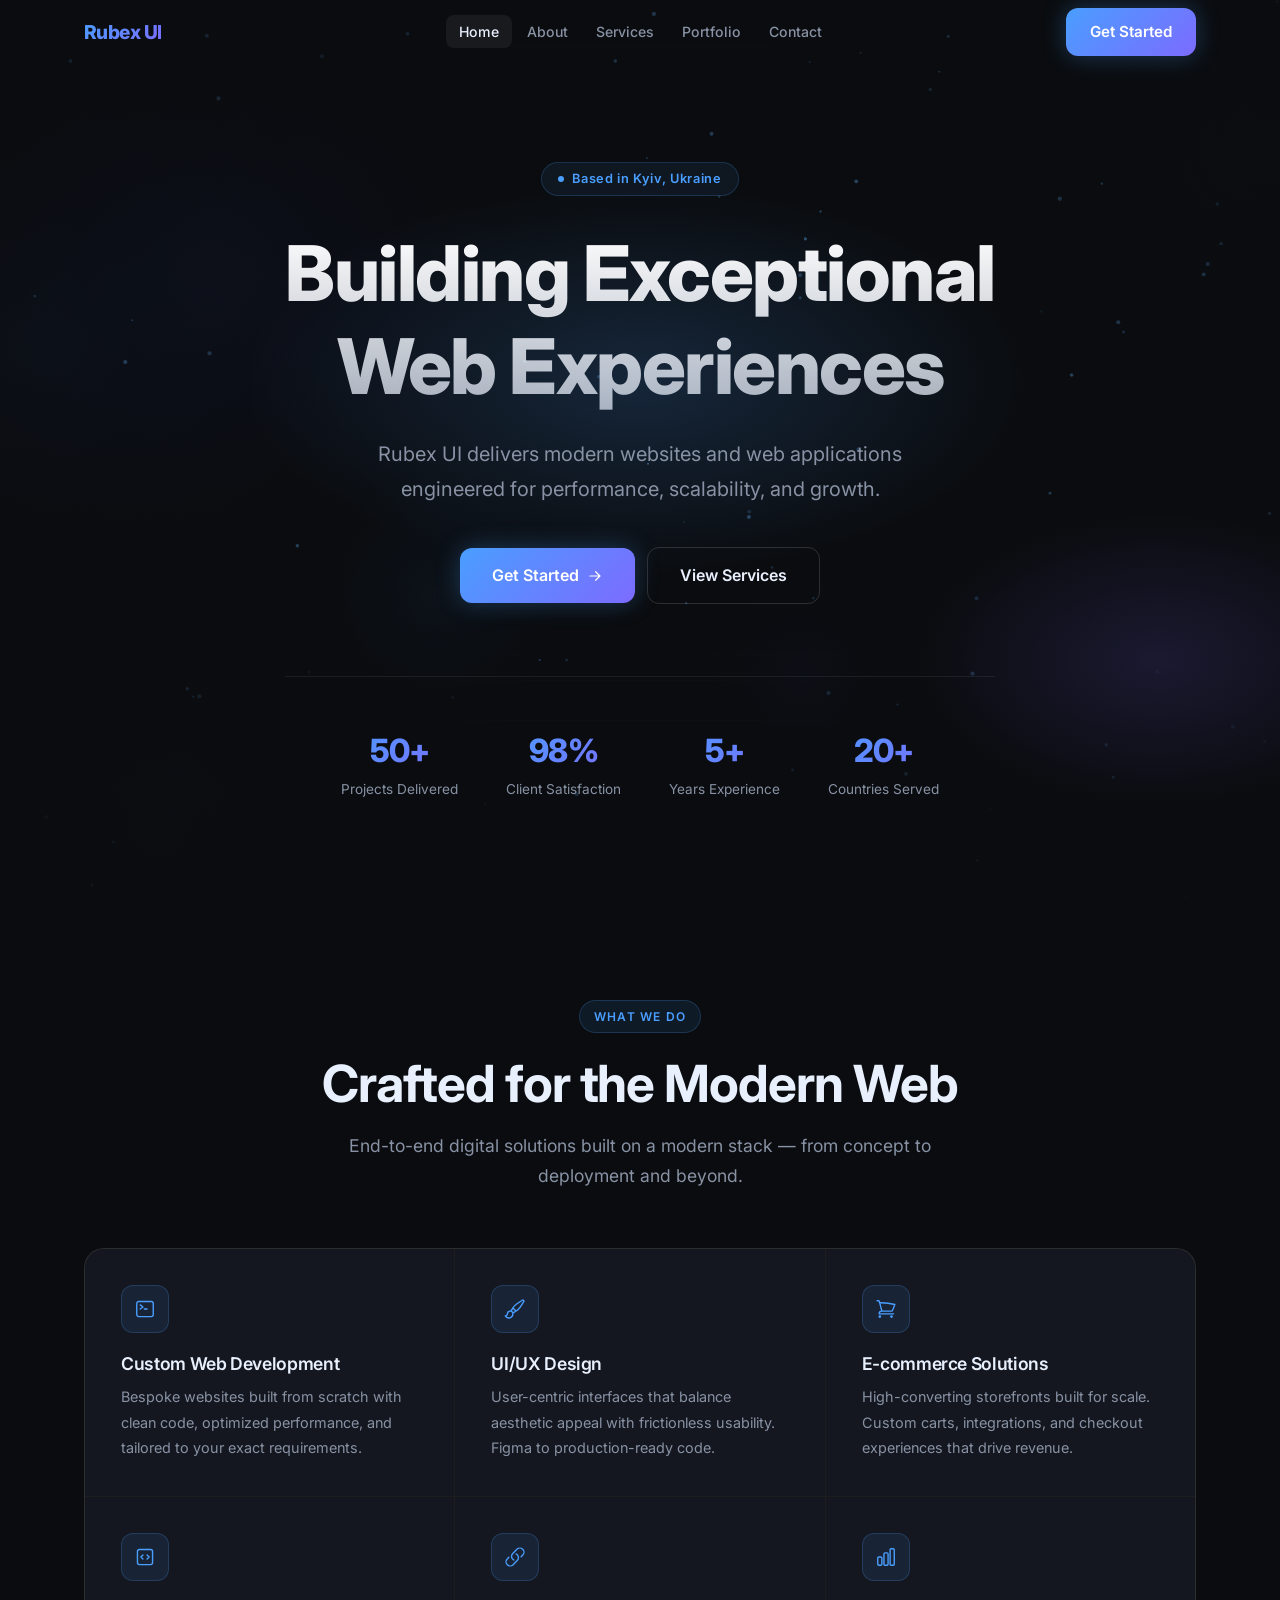
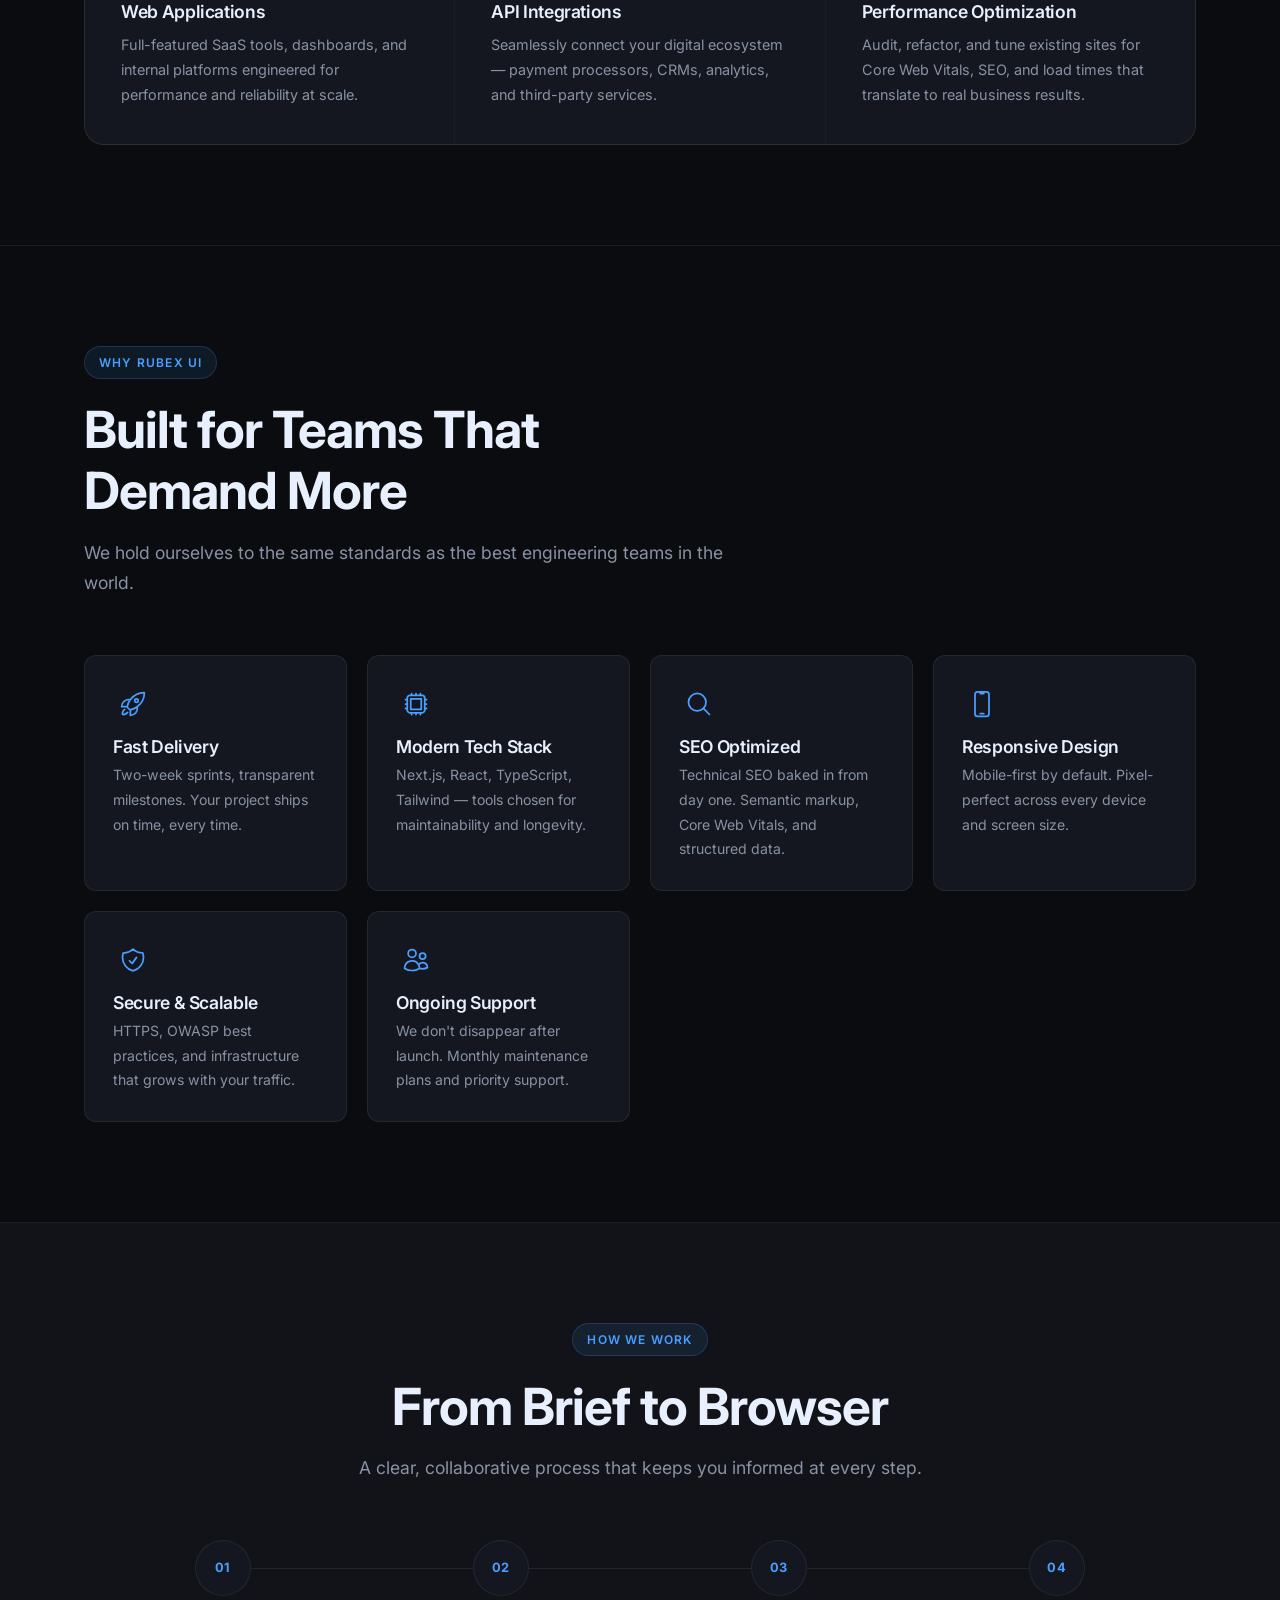
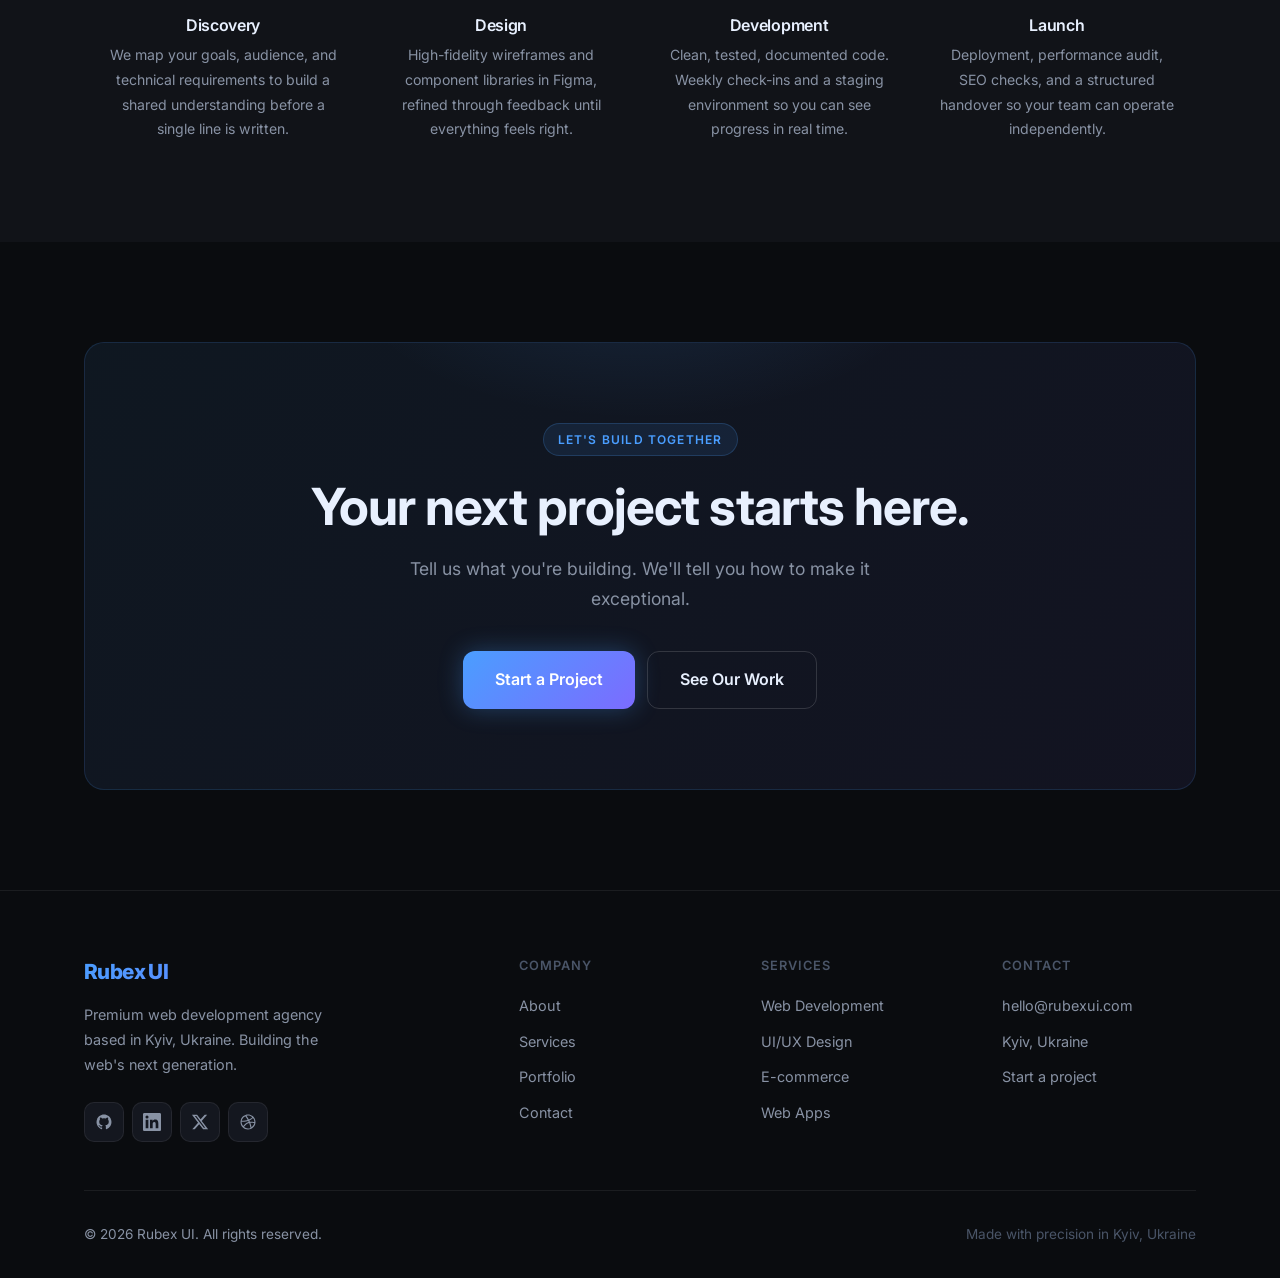
==== index.html @ 8087df7b "Add files via upload" ====
<!DOCTYPE html>
<html lang="en">
<head>
  <meta charset="UTF-8" />
  <meta name="viewport" content="width=device-width, initial-scale=1.0" />
  <title>Rubex UI — Modern Web Development Agency in Kyiv</title>
  <meta name="description" content="Rubex UI is a premium web development agency based in Kyiv, Ukraine. We build modern, high-performance websites and web applications engineered for growth." />
  <meta property="og:title" content="Rubex UI — Modern Web Development Agency" />
  <meta property="og:description" content="We build modern, high-performance websites and web applications engineered for growth." />
  <meta property="og:type" content="website" />
  <meta property="og:url" content="https://rubexui.com/" />
  <meta name="twitter:card" content="summary_large_image" />
  <link rel="canonical" href="https://rubexui.com/" />
  <link rel="stylesheet" href="assets/css/styles.css" />
  <link rel="icon" href="data:image/svg+xml,<svg xmlns='http://www.w3.org/2000/svg' viewBox='0 0 32 32'><rect width='32' height='32' rx='8' fill='%234A9EFF'/><path d='M8 10h10a6 6 0 0 1 0 12H8V10z' fill='none' stroke='white' stroke-width='2.5'/><circle cx='22' cy='22' r='3' fill='white'/></svg>" />
</head>
<body>

  <!-- ── Navigation ── -->
  <nav class="navbar" role="navigation" aria-label="Main navigation">
    <div class="nav-inner">
      <a class="nav-logo" href="./" aria-label="Rubex UI Home">Rubex UI</a>
      <ul class="nav-links">
        <li><a href="./">Home</a></li>
        <li><a href="about.html">About</a></li>
        <li><a href="services.html">Services</a></li>
        <li><a href="portfolio.html">Portfolio</a></li>
        <li><a href="contact.html">Contact</a></li>
      </ul>
      <div class="nav-right">
        <a class="btn btn-primary nav-cta" href="contact.html">Get Started</a>
        <button class="nav-hamburger" aria-label="Open menu" aria-expanded="false">
          <span></span><span></span><span></span>
        </button>
      </div>
    </div>
  </nav>
  <nav class="nav-mobile" aria-label="Mobile navigation">
    <a href="./">Home</a>
    <a href="about.html">About</a>
    <a href="services.html">Services</a>
    <a href="portfolio.html">Portfolio</a>
    <a href="contact.html">Contact</a>
    <div class="nav-divider"></div>
    <a class="btn btn-primary" href="contact.html">Get Started</a>
  </nav>

  <main>

    <!-- ── Hero ── -->
    <section class="hero" aria-label="Hero">
      <!-- Abstract animated background canvas (dark + blue particles) -->
      <canvas class="hero-video-canvas" aria-hidden="true" id="heroBgCanvas"></canvas>
      <div class="hero-overlay" aria-hidden="true"></div>
      <canvas class="hero-canvas" aria-hidden="true"></canvas>
      <div class="hero-glow" aria-hidden="true"></div>
      <div class="hero-glow-2" aria-hidden="true"></div>
      <div class="container">
        <div class="hero-content">
          <div class="hero-badge">Based in Kyiv, Ukraine</div>
          <h1>Building Exceptional<br />Web Experiences</h1>
          <p>Rubex UI delivers modern websites and web applications engineered for performance, scalability, and growth.</p>
          <div class="hero-actions">
            <a href="contact.html" class="btn btn-primary btn-lg">Get Started
              <svg xmlns="http://www.w3.org/2000/svg" viewBox="0 0 20 20" fill="currentColor" width="16" height="16"><path fill-rule="evenodd" d="M3 10a.75.75 0 0 1 .75-.75h10.638L10.23 5.29a.75.75 0 1 1 1.04-1.08l5.5 5.25a.75.75 0 0 1 0 1.08l-5.5 5.25a.75.75 0 1 1-1.04-1.08l4.158-3.96H3.75A.75.75 0 0 1 3 10Z" clip-rule="evenodd"/></svg>
            </a>
            <a href="services.html" class="btn btn-secondary btn-lg">View Services</a>
          </div>
          <div class="hero-stats">
            <div class="hero-stat"><strong>50+</strong><span>Projects Delivered</span></div>
            <div class="hero-stat"><strong>98%</strong><span>Client Satisfaction</span></div>
            <div class="hero-stat"><strong>5+</strong><span>Years Experience</span></div>
            <div class="hero-stat"><strong>20+</strong><span>Countries Served</span></div>
          </div>
        </div>
      </div>
    </section>

    <!-- ── Services ── -->
    <section class="section" aria-labelledby="services-heading">
      <div class="container">
        <div class="section-header centered reveal">
          <div class="section-tag">What We Do</div>
          <h2 id="services-heading">Crafted for the Modern Web</h2>
          <p>End-to-end digital solutions built on a modern stack — from concept to deployment and beyond.</p>
        </div>
        <div class="services-grid reveal">
          <div class="service-card">
            <div class="service-icon" aria-hidden="true">
              <svg xmlns="http://www.w3.org/2000/svg" fill="none" viewBox="0 0 24 24" stroke-width="1.5" stroke="#4A9EFF"><path stroke-linecap="round" stroke-linejoin="round" d="m6.75 7.5 3 2.25-3 2.25m4.5 0h3m-9 8.25h13.5A2.25 2.25 0 0 0 21 18V6a2.25 2.25 0 0 0-2.25-2.25H5.25A2.25 2.25 0 0 0 3 6v12a2.25 2.25 0 0 0 2.25 2.25Z"/></svg>
            </div>
            <h3>Custom Web Development</h3>
            <p>Bespoke websites built from scratch with clean code, optimized performance, and tailored to your exact requirements.</p>
          </div>
          <div class="service-card">
            <div class="service-icon" aria-hidden="true">
              <svg xmlns="http://www.w3.org/2000/svg" fill="none" viewBox="0 0 24 24" stroke-width="1.5" stroke="#4A9EFF"><path stroke-linecap="round" stroke-linejoin="round" d="M9.53 16.122a3 3 0 0 0-5.78 1.128 2.25 2.25 0 0 1-2.4 2.245 4.5 4.5 0 0 0 8.4-2.245c0-.399-.078-.78-.22-1.128Zm0 0a15.998 15.998 0 0 0 3.388-1.62m-5.043-.025a15.994 15.994 0 0 1 1.622-3.395m3.42 3.42a15.995 15.995 0 0 0 4.764-4.648l3.876-5.814a1.151 1.151 0 0 0-1.597-1.597L14.146 6.32a15.996 15.996 0 0 0-4.649 4.763m3.42 3.42a6.776 6.776 0 0 0-3.42-3.42"/></svg>
            </div>
            <h3>UI/UX Design</h3>
            <p>User-centric interfaces that balance aesthetic appeal with frictionless usability. Figma to production-ready code.</p>
          </div>
          <div class="service-card">
            <div class="service-icon" aria-hidden="true">
              <svg xmlns="http://www.w3.org/2000/svg" fill="none" viewBox="0 0 24 24" stroke-width="1.5" stroke="#4A9EFF"><path stroke-linecap="round" stroke-linejoin="round" d="M2.25 3h1.386c.51 0 .955.343 1.087.835l.383 1.437M7.5 14.25a3 3 0 0 0-3 3h15.75m-12.75-3h11.218c1.121-2.3 2.1-4.684 2.924-7.138a60.114 60.114 0 0 0-16.536-1.84M7.5 14.25 5.106 5.272M6 20.25a.75.75 0 1 1-1.5 0 .75.75 0 0 1 1.5 0Zm12.75 0a.75.75 0 1 1-1.5 0 .75.75 0 0 1 1.5 0Z"/></svg>
            </div>
            <h3>E-commerce Solutions</h3>
            <p>High-converting storefronts built for scale. Custom carts, integrations, and checkout experiences that drive revenue.</p>
          </div>
          <div class="service-card">
            <div class="service-icon" aria-hidden="true">
              <svg xmlns="http://www.w3.org/2000/svg" fill="none" viewBox="0 0 24 24" stroke-width="1.5" stroke="#4A9EFF"><path stroke-linecap="round" stroke-linejoin="round" d="M14.25 9.75 16.5 12l-2.25 2.25m-4.5 0L7.5 12l2.25-2.25M6 20.25h12A2.25 2.25 0 0 0 20.25 18V6A2.25 2.25 0 0 0 18 3.75H6A2.25 2.25 0 0 0 3.75 6v12A2.25 2.25 0 0 0 6 20.25Z"/></svg>
            </div>
            <h3>Web Applications</h3>
            <p>Full-featured SaaS tools, dashboards, and internal platforms engineered for performance and reliability at scale.</p>
          </div>
          <div class="service-card">
            <div class="service-icon" aria-hidden="true">
              <svg xmlns="http://www.w3.org/2000/svg" fill="none" viewBox="0 0 24 24" stroke-width="1.5" stroke="#4A9EFF"><path stroke-linecap="round" stroke-linejoin="round" d="M13.19 8.688a4.5 4.5 0 0 1 1.242 7.244l-4.5 4.5a4.5 4.5 0 0 1-6.364-6.364l1.757-1.757m13.35-.622 1.757-1.757a4.5 4.5 0 0 0-6.364-6.364l-4.5 4.5a4.5 4.5 0 0 0 1.242 7.244"/></svg>
            </div>
            <h3>API Integrations</h3>
            <p>Seamlessly connect your digital ecosystem — payment processors, CRMs, analytics, and third-party services.</p>
          </div>
          <div class="service-card">
            <div class="service-icon" aria-hidden="true">
              <svg xmlns="http://www.w3.org/2000/svg" fill="none" viewBox="0 0 24 24" stroke-width="1.5" stroke="#4A9EFF"><path stroke-linecap="round" stroke-linejoin="round" d="M3 13.125C3 12.504 3.504 12 4.125 12h2.25c.621 0 1.125.504 1.125 1.125v6.75C7.5 20.496 6.996 21 6.375 21h-2.25A1.125 1.125 0 0 1 3 19.875v-6.75ZM9.75 8.625c0-.621.504-1.125 1.125-1.125h2.25c.621 0 1.125.504 1.125 1.125v11.25c0 .621-.504 1.125-1.125 1.125h-2.25a1.125 1.125 0 0 1-1.125-1.125V8.625ZM16.5 4.125c0-.621.504-1.125 1.125-1.125h2.25C20.496 3 21 3.504 21 4.125v15.75c0 .621-.504 1.125-1.125 1.125h-2.25a1.125 1.125 0 0 1-1.125-1.125V4.125Z"/></svg>
            </div>
            <h3>Performance Optimization</h3>
            <p>Audit, refactor, and tune existing sites for Core Web Vitals, SEO, and load times that translate to real business results.</p>
          </div>
        </div>
      </div>
    </section>

    <div class="divider"></div>

    <!-- ── Why Choose Us ── -->
    <section class="section" aria-labelledby="why-heading">
      <div class="container">
        <div class="section-header reveal">
          <div class="section-tag">Why Rubex UI</div>
          <h2 id="why-heading">Built for Teams That Demand More</h2>
          <p>We hold ourselves to the same standards as the best engineering teams in the world.</p>
        </div>
        <div class="why-grid">
          <div class="why-card reveal reveal-delay-1">
            <div class="why-icon" aria-hidden="true">
              <svg xmlns="http://www.w3.org/2000/svg" fill="none" viewBox="0 0 24 24" stroke-width="1.5" stroke="currentColor"><path stroke-linecap="round" stroke-linejoin="round" d="M15.59 14.37a6 6 0 0 1-5.84 7.38v-4.8m5.84-2.58a14.98 14.98 0 0 0 6.16-12.12A14.98 14.98 0 0 0 9.631 8.41m5.96 5.96a14.926 14.926 0 0 1-5.841 2.58m-.119-8.54a6 6 0 0 0-7.381 5.84h4.8m2.581-5.84a14.927 14.927 0 0 0-2.58 5.84m2.699 2.7c-.103.021-.207.041-.311.06a15.09 15.09 0 0 1-2.448-2.448 14.9 14.9 0 0 1 .06-.312m-2.24 2.39a4.493 4.493 0 0 0-1.757 4.306 4.493 4.493 0 0 0 4.306-1.758M16.5 9a1.5 1.5 0 1 1-3 0 1.5 1.5 0 0 1 3 0Z"/></svg>
            </div>
            <h4>Fast Delivery</h4>
            <p>Two-week sprints, transparent milestones. Your project ships on time, every time.</p>
          </div>
          <div class="why-card reveal reveal-delay-2">
            <div class="why-icon" aria-hidden="true">
              <svg xmlns="http://www.w3.org/2000/svg" fill="none" viewBox="0 0 24 24" stroke-width="1.5" stroke="currentColor"><path stroke-linecap="round" stroke-linejoin="round" d="M8.25 3v1.5M4.5 8.25H3m18 0h-1.5M4.5 12H3m18 0h-1.5m-15 3.75H3m18 0h-1.5M8.25 19.5V21M12 3v1.5m0 15V21m3.75-18v1.5m0 15V21m-9-1.5h10.5a2.25 2.25 0 0 0 2.25-2.25V6.75a2.25 2.25 0 0 0-2.25-2.25H6.75A2.25 2.25 0 0 0 4.5 6.75v10.5a2.25 2.25 0 0 0 2.25 2.25Zm.75-12h9v9h-9v-9Z"/></svg>
            </div>
            <h4>Modern Tech Stack</h4>
            <p>Next.js, React, TypeScript, Tailwind — tools chosen for maintainability and longevity.</p>
          </div>
          <div class="why-card reveal reveal-delay-3">
            <div class="why-icon" aria-hidden="true">
              <svg xmlns="http://www.w3.org/2000/svg" fill="none" viewBox="0 0 24 24" stroke-width="1.5" stroke="currentColor"><path stroke-linecap="round" stroke-linejoin="round" d="m21 21-5.197-5.197m0 0A7.5 7.5 0 1 0 5.196 5.196a7.5 7.5 0 0 0 10.607 10.607Z"/></svg>
            </div>
            <h4>SEO Optimized</h4>
            <p>Technical SEO baked in from day one. Semantic markup, Core Web Vitals, and structured data.</p>
          </div>
          <div class="why-card reveal reveal-delay-1">
            <div class="why-icon" aria-hidden="true">
              <svg xmlns="http://www.w3.org/2000/svg" fill="none" viewBox="0 0 24 24" stroke-width="1.5" stroke="currentColor"><path stroke-linecap="round" stroke-linejoin="round" d="M10.5 1.5H8.25A2.25 2.25 0 0 0 6 3.75v16.5a2.25 2.25 0 0 0 2.25 2.25h7.5A2.25 2.25 0 0 0 18 20.25V3.75a2.25 2.25 0 0 0-2.25-2.25H13.5m-3 0V3h3V1.5m-3 0h3m-3 18.75h3"/></svg>
            </div>
            <h4>Responsive Design</h4>
            <p>Mobile-first by default. Pixel-perfect across every device and screen size.</p>
          </div>
          <div class="why-card reveal reveal-delay-2">
            <div class="why-icon" aria-hidden="true">
              <svg xmlns="http://www.w3.org/2000/svg" fill="none" viewBox="0 0 24 24" stroke-width="1.5" stroke="currentColor"><path stroke-linecap="round" stroke-linejoin="round" d="M9 12.75 11.25 15 15 9.75m-3-7.036A11.959 11.959 0 0 1 3.598 6 11.99 11.99 0 0 0 3 9.749c0 5.592 3.824 10.29 9 11.623 5.176-1.332 9-6.03 9-11.622 0-1.31-.21-2.571-.598-3.751h-.152c-3.196 0-6.1-1.248-8.25-3.285Z"/></svg>
            </div>
            <h4>Secure &amp; Scalable</h4>
            <p>HTTPS, OWASP best practices, and infrastructure that grows with your traffic.</p>
          </div>
          <div class="why-card reveal reveal-delay-3">
            <div class="why-icon" aria-hidden="true">
              <svg xmlns="http://www.w3.org/2000/svg" fill="none" viewBox="0 0 24 24" stroke-width="1.5" stroke="currentColor"><path stroke-linecap="round" stroke-linejoin="round" d="M15 19.128a9.38 9.38 0 0 0 2.625.372 9.337 9.337 0 0 0 4.121-.952 4.125 4.125 0 0 0-7.533-2.493M15 19.128v-.003c0-1.113-.285-2.16-.786-3.07M15 19.128v.106A12.318 12.318 0 0 1 8.624 21c-2.331 0-4.512-.645-6.374-1.766l-.001-.109a6.375 6.375 0 0 1 11.964-3.07M12 6.375a3.375 3.375 0 1 1-6.75 0 3.375 3.375 0 0 1 6.75 0Zm8.25 2.25a2.625 2.625 0 1 1-5.25 0 2.625 2.625 0 0 1 5.25 0Z"/></svg>
            </div>
            <h4>Ongoing Support</h4>
            <p>We don't disappear after launch. Monthly maintenance plans and priority support.</p>
          </div>
        </div>
      </div>
    </section>

    <div class="divider"></div>

    <!-- ── Process ── -->
    <section class="section process-section" aria-labelledby="process-heading">
      <div class="container">
        <div class="section-header centered reveal">
          <div class="section-tag">How We Work</div>
          <h2 id="process-heading">From Brief to Browser</h2>
          <p>A clear, collaborative process that keeps you informed at every step.</p>
        </div>
        <div class="process-steps">
          <div class="process-step reveal reveal-delay-1">
            <div class="step-num">01</div>
            <h3>Discovery</h3>
            <p>We map your goals, audience, and technical requirements to build a shared understanding before a single line is written.</p>
          </div>
          <div class="process-step reveal reveal-delay-2">
            <div class="step-num">02</div>
            <h3>Design</h3>
            <p>High-fidelity wireframes and component libraries in Figma, refined through feedback until everything feels right.</p>
          </div>
          <div class="process-step reveal reveal-delay-3">
            <div class="step-num">03</div>
            <h3>Development</h3>
            <p>Clean, tested, documented code. Weekly check-ins and a staging environment so you can see progress in real time.</p>
          </div>
          <div class="process-step reveal reveal-delay-4">
            <div class="step-num">04</div>
            <h3>Launch</h3>
            <p>Deployment, performance audit, SEO checks, and a structured handover so your team can operate independently.</p>
          </div>
        </div>
      </div>
    </section>

    <!-- ── CTA ── -->
    <section class="section cta-section" aria-labelledby="cta-heading">
      <div class="container">
        <div class="cta-card reveal">
          <div class="section-tag" style="justify-content:center;">Let's Build Together</div>
          <h2 id="cta-heading">Your next project starts here.</h2>
          <p>Tell us what you're building. We'll tell you how to make it exceptional.</p>
          <div class="cta-actions">
            <a href="contact.html" class="btn btn-primary btn-lg">Start a Project</a>
            <a href="portfolio.html" class="btn btn-secondary btn-lg">See Our Work</a>
          </div>
        </div>
      </div>
    </section>

  </main>

  <!-- ── Footer ── -->
  <footer class="footer">
    <div class="container">
      <div class="footer-grid">
        <div class="footer-brand">
          <span class="nav-logo">Rubex UI</span>
          <p>Premium web development agency based in Kyiv, Ukraine. Building the web's next generation.</p>
          <div class="social-links">
            <a class="social-link" href="#" aria-label="GitHub">
              <svg xmlns="http://www.w3.org/2000/svg" viewBox="0 0 24 24" fill="currentColor"><path d="M12 2C6.477 2 2 6.484 2 12.017c0 4.425 2.865 8.18 6.839 9.504.5.092.682-.217.682-.483 0-.237-.008-.868-.013-1.703-2.782.605-3.369-1.343-3.369-1.343-.454-1.158-1.11-1.466-1.11-1.466-.908-.62.069-.608.069-.608 1.003.07 1.531 1.032 1.531 1.032.892 1.53 2.341 1.088 2.91.832.092-.647.35-1.088.636-1.338-2.22-.253-4.555-1.113-4.555-4.951 0-1.093.39-1.988 1.029-2.688-.103-.253-.446-1.272.098-2.65 0 0 .84-.27 2.75 1.026A9.564 9.564 0 0 1 12 6.844a9.59 9.59 0 0 1 2.504.337c1.909-1.296 2.747-1.027 2.747-1.027.546 1.379.202 2.398.1 2.651.64.7 1.028 1.595 1.028 2.688 0 3.848-2.339 4.695-4.566 4.943.359.309.678.92.678 1.855 0 1.338-.012 2.419-.012 2.747 0 .268.18.58.688.482A10.02 10.02 0 0 0 22 12.017C22 6.484 17.522 2 12 2Z"/></svg>
            </a>
            <a class="social-link" href="#" aria-label="LinkedIn">
              <svg xmlns="http://www.w3.org/2000/svg" viewBox="0 0 24 24" fill="currentColor"><path d="M20.447 20.452h-3.554v-5.569c0-1.328-.027-3.037-1.852-3.037-1.853 0-2.136 1.445-2.136 2.939v5.667H9.351V9h3.414v1.561h.046c.477-.9 1.637-1.85 3.37-1.85 3.601 0 4.267 2.37 4.267 5.455v6.286zM5.337 7.433a2.062 2.062 0 0 1-2.063-2.065 2.064 2.064 0 1 1 2.063 2.065zm1.782 13.019H3.555V9h3.564v11.452zM22.225 0H1.771C.792 0 0 .774 0 1.729v20.542C0 23.227.792 24 1.771 24h20.451C23.2 24 24 23.227 24 22.271V1.729C24 .774 23.2 0 22.222 0h.003z"/></svg>
            </a>
            <a class="social-link" href="#" aria-label="Twitter / X">
              <svg xmlns="http://www.w3.org/2000/svg" viewBox="0 0 24 24" fill="currentColor"><path d="M18.244 2.25h3.308l-7.227 8.26 8.502 11.24H16.17l-5.214-6.817L4.99 21.75H1.68l7.73-8.835L1.254 2.25H8.08l4.713 6.231zm-1.161 17.52h1.833L7.084 4.126H5.117z"/></svg>
            </a>
            <a class="social-link" href="#" aria-label="Dribbble">
              <svg xmlns="http://www.w3.org/2000/svg" viewBox="0 0 24 24" fill="currentColor"><path fill-rule="evenodd" d="M12 2C6.48 2 2 6.48 2 12s4.48 10 10 10c5.519 0 10-4.48 10-10S17.519 2 12 2Zm6.605 4.61a8.502 8.502 0 0 1 1.93 5.314c-.281-.054-3.101-.629-5.943-.271-.065-.141-.12-.293-.184-.445a25.424 25.424 0 0 0-.564-1.236c3.145-1.28 4.577-3.124 4.761-3.362ZM12 3.475c2.17 0 4.154.814 5.662 2.148-.152.216-1.443 1.941-4.48 3.08-1.399-2.57-2.95-4.675-3.189-5A8.686 8.686 0 0 1 12 3.475Zm-3.633.803a53.896 53.896 0 0 1 3.167 4.935c-3.992 1.063-7.517 1.04-7.896 1.04a8.581 8.581 0 0 1 4.729-5.975ZM3.453 12.01v-.26c.37.01 4.512.065 8.775-1.215.25.477.477.965.694 1.453-.109.033-.228.065-.336.098-4.404 1.42-6.747 5.303-6.942 5.629a8.522 8.522 0 0 1-2.19-5.705ZM12 20.547a8.482 8.482 0 0 1-5.239-1.8c.152-.315 1.888-3.656 6.703-5.337.022-.01.033-.01.054-.022a35.318 35.318 0 0 1 1.823 6.475 8.4 8.4 0 0 1-3.341.684Zm4.761-1.465c-.086-.52-.542-3.015-1.66-6.084 2.68-.423 5.023.271 5.315.369a8.468 8.468 0 0 1-3.655 5.715Z" clip-rule="evenodd"/></svg>
            </a>
          </div>
        </div>
        <div>
          <p class="footer-heading">Company</p>
          <ul class="footer-links">
            <li><a href="about.html">About</a></li>
            <li><a href="services.html">Services</a></li>
            <li><a href="portfolio.html">Portfolio</a></li>
            <li><a href="contact.html">Contact</a></li>
          </ul>
        </div>
        <div>
          <p class="footer-heading">Services</p>
          <ul class="footer-links">
            <li><a href="services.html">Web Development</a></li>
            <li><a href="services.html">UI/UX Design</a></li>
            <li><a href="services.html">E-commerce</a></li>
            <li><a href="services.html">Web Apps</a></li>
          </ul>
        </div>
        <div>
          <p class="footer-heading">Contact</p>
          <ul class="footer-links">
            <li><a href="mailto:hello@rubexui.com">hello@rubexui.com</a></li>
            <li><a href="#">Kyiv, Ukraine</a></li>
            <li><a href="contact.html">Start a project</a></li>
          </ul>
        </div>
      </div>
      <div class="footer-bottom">
        <p>© 2026 Rubex UI. All rights reserved.</p>
        <p style="font-size:0.85rem; color:var(--text-dim);">Made with precision in Kyiv, Ukraine</p>
      </div>
    </div>
  </footer>

  <button class="back-to-top" aria-label="Back to top">
    <svg xmlns="http://www.w3.org/2000/svg" viewBox="0 0 20 20" fill="currentColor" width="18" height="18"><path fill-rule="evenodd" d="M9.47 6.47a.75.75 0 0 1 1.06 0l4.25 4.25a.75.75 0 1 1-1.06 1.06L10 8.06l-3.72 3.72a.75.75 0 0 1-1.06-1.06l4.25-4.25Z" clip-rule="evenodd"/></svg>
  </button>

  <script src="assets/js/main.js"></script>
</body>
</html>
---- assets/css/styles.css ----
/* ============================================================
   RUBEX UI — Main Stylesheet
   ============================================================ */

/* --- Fonts --- */
@import url('https://fonts.googleapis.com/css2?family=Inter:wght@300;400;500;600;700;800;900&display=swap');

/* --- Reset & Base --- */
*, *::before, *::after { box-sizing: border-box; margin: 0; padding: 0; }

:root {
  --bg:          #0A0C0F;
  --bg-surface:  #111318;
  --bg-card:     #14171F;
  --border:      rgba(255,255,255,0.07);
  --border-hover:rgba(255,255,255,0.14);
  --text:        #E8F0FE;
  --text-muted:  #8892A4;
  --text-dim:    #4A5568;
  --accent:      #4A9EFF;
  --accent-glow: rgba(74,158,255,0.25);
  --accent-2:    #7C6BFF;
  --gradient:    linear-gradient(135deg, #4A9EFF 0%, #7C6BFF 100%);
  --radius:      12px;
  --radius-lg:   20px;
  --font:        'Inter', -apple-system, BlinkMacSystemFont, sans-serif;
  --transition:  0.2s ease;
  --nav-h:       64px;
}

html { scroll-behavior: smooth; }

body {
  font-family: var(--font);
  background: var(--bg);
  color: var(--text);
  line-height: 1.6;
  overflow-x: hidden;
  -webkit-font-smoothing: antialiased;
}

::selection { background: var(--accent-glow); color: var(--text); }

/* --- Scrollbar --- */
::-webkit-scrollbar { width: 6px; }
::-webkit-scrollbar-track { background: var(--bg); }
::-webkit-scrollbar-thumb { background: var(--border-hover); border-radius: 3px; }

/* --- Typography --- */
h1, h2, h3, h4, h5, h6 {
  font-weight: 700;
  line-height: 1.2;
  letter-spacing: -0.02em;
  color: var(--text);
}

h1 { font-size: clamp(2.5rem, 6vw, 5rem); font-weight: 800; }
h2 { font-size: clamp(2rem, 4vw, 3.2rem); font-weight: 700; }
h3 { font-size: clamp(1.2rem, 2vw, 1.5rem); font-weight: 600; }
h4 { font-size: 1.1rem; font-weight: 600; }
p  { color: var(--text-muted); line-height: 1.75; }

a { color: inherit; text-decoration: none; }
img { max-width: 100%; display: block; }

/* Mobile tap targets & smoothness */
button, a { touch-action: manipulation; }
input, textarea, select { -webkit-appearance: none; appearance: none; border-radius: 0; }
* { -webkit-tap-highlight-color: transparent; }

/* --- Layout Utilities --- */
.container {
  max-width: 1160px;
  margin: 0 auto;
  padding: 0 24px;
}

.section { padding: 100px 0; }
.section-sm { padding: 64px 0; }

.section-tag {
  display: inline-flex;
  align-items: center;
  gap: 8px;
  font-size: 0.75rem;
  font-weight: 600;
  letter-spacing: 0.1em;
  text-transform: uppercase;
  color: var(--accent);
  background: rgba(74,158,255,0.1);
  border: 1px solid rgba(74,158,255,0.2);
  padding: 6px 14px;
  border-radius: 100px;
  margin-bottom: 20px;
}

.section-header {
  margin-bottom: 56px;
  max-width: 640px;
}

.section-header.centered {
  text-align: center;
  margin-left: auto;
  margin-right: auto;
}

.section-header p {
  margin-top: 16px;
  font-size: 1.1rem;
}

/* --- Buttons --- */
.btn {
  display: inline-flex;
  align-items: center;
  gap: 8px;
  padding: 12px 24px;
  border-radius: var(--radius);
  font-size: 0.95rem;
  font-weight: 600;
  font-family: var(--font);
  cursor: pointer;
  transition: all var(--transition);
  border: none;
  text-decoration: none;
  white-space: nowrap;
}

.btn-primary {
  background: var(--gradient);
  color: #fff;
  box-shadow: 0 0 24px rgba(74,158,255,0.3);
}
.btn-primary:hover {
  transform: translateY(-1px);
  box-shadow: 0 4px 32px rgba(74,158,255,0.45);
}

.btn-secondary {
  background: transparent;
  color: var(--text);
  border: 1px solid var(--border-hover);
}
.btn-secondary:hover {
  background: rgba(255,255,255,0.05);
  border-color: rgba(255,255,255,0.2);
}

.btn-lg { padding: 15px 32px; font-size: 1rem; }

/* --- Divider --- */
.divider {
  height: 1px;
  background: var(--border);
}

/* ============================================================
   NAVIGATION
   ============================================================ */
.navbar {
  position: fixed;
  top: 0; left: 0; right: 0;
  z-index: 1000;
  height: var(--nav-h);
  display: flex;
  align-items: center;
  transition: background var(--transition), border-bottom var(--transition);
}

.navbar.scrolled {
  background: rgba(10,12,15,0.88);
  backdrop-filter: blur(16px);
  -webkit-backdrop-filter: blur(16px);
  border-bottom: 1px solid var(--border);
}

/* Logo left | links center | CTA right */
.nav-inner {
  max-width: 1160px;
  margin: 0 auto;
  padding: 0 24px;
  width: 100%;
  display: grid;
  grid-template-columns: 1fr auto 1fr;
  align-items: center;
  gap: 16px;
}

.nav-logo {
  font-size: 1.2rem;
  font-weight: 800;
  letter-spacing: -0.03em;
  background: var(--gradient);
  -webkit-background-clip: text;
  -webkit-text-fill-color: transparent;
  background-clip: text;
  justify-self: start;
  white-space: nowrap;
}

.nav-links {
  display: flex;
  align-items: center;
  gap: 2px;
  list-style: none;
  justify-self: center;
}

.nav-links a {
  padding: 8px 13px;
  border-radius: 8px;
  font-size: 0.88rem;
  font-weight: 500;
  color: var(--text-muted);
  transition: all var(--transition);
  white-space: nowrap;
}
.nav-links a:hover, .nav-links a.active {
  color: var(--text);
  background: rgba(255,255,255,0.06);
}

/* Right slot: CTA button pinned to the right */
.nav-right {
  display: flex;
  align-items: center;
  justify-content: flex-end;
  gap: 12px;
}

.nav-cta { flex-shrink: 0; }

.nav-hamburger {
  display: none;
  flex-direction: column;
  gap: 5px;
  background: none;
  border: none;
  cursor: pointer;
  padding: 8px;
  border-radius: 8px;
  transition: background var(--transition);
}
.nav-hamburger:hover { background: rgba(255,255,255,0.06); }

.nav-hamburger span {
  display: block;
  width: 22px;
  height: 2px;
  background: var(--text);
  border-radius: 2px;
  transition: all 0.3s ease;
}

.nav-hamburger.open span:nth-child(1) { transform: translateY(7px) rotate(45deg); }
.nav-hamburger.open span:nth-child(2) { opacity: 0; transform: scaleX(0); }
.nav-hamburger.open span:nth-child(3) { transform: translateY(-7px) rotate(-45deg); }

/* Mobile drawer */
.nav-mobile {
  display: none;
  position: fixed;
  top: var(--nav-h);
  left: 0; right: 0;
  background: rgba(10,12,15,0.97);
  backdrop-filter: blur(20px);
  -webkit-backdrop-filter: blur(20px);
  border-bottom: 1px solid var(--border);
  padding: 16px 16px 24px;
  flex-direction: column;
  gap: 2px;
  z-index: 999;
  max-height: calc(100vh - var(--nav-h));
  overflow-y: auto;
}
.nav-mobile.open { display: flex; }
.nav-mobile a {
  padding: 14px 16px;
  border-radius: 10px;
  font-size: 1rem;
  font-weight: 500;
  color: var(--text-muted);
  transition: all var(--transition);
  display: flex;
  align-items: center;
}
.nav-mobile a:hover, .nav-mobile a.active {
  color: var(--text);
  background: rgba(255,255,255,0.06);
}
.nav-mobile .nav-divider {
  height: 1px;
  background: var(--border);
  margin: 10px 0;
}
.nav-mobile .btn {
  margin-top: 4px;
  width: 100%;
  justify-content: center;
  padding: 14px;
  font-size: 0.95rem;
  border-radius: 10px;
}

/* ============================================================
   HERO
   ============================================================ */
.hero {
  position: relative;
  min-height: 100vh;
  display: flex;
  align-items: center;
  padding-top: var(--nav-h);
  overflow: hidden;
}

/* ── Animated background canvas ── */
.hero-video-canvas {
  position: absolute;
  inset: 0;
  width: 100%;
  height: 100%;
  pointer-events: none;
  z-index: 0;
}
.hero-overlay {
  position: absolute;
  inset: 0;
  background: linear-gradient(to bottom, rgba(10,12,15,0.5) 0%, rgba(10,12,15,0.25) 40%, rgba(10,12,15,0.75) 100%);
  z-index: 0;
  pointer-events: none;
}

.hero-canvas {
  position: absolute;
  inset: 0;
  pointer-events: none;
  opacity: 0.25;
  z-index: 1;
}

.hero-glow {
  position: absolute;
  top: 20%;
  left: 50%;
  transform: translateX(-50%);
  width: 800px;
  height: 400px;
  background: radial-gradient(ellipse, rgba(74,158,255,0.18) 0%, transparent 70%);
  pointer-events: none;
  z-index: 1;
}
.hero-glow-2 {
  position: absolute;
  bottom: 10%;
  right: -10%;
  width: 500px;
  height: 300px;
  background: radial-gradient(ellipse, rgba(124,107,255,0.14) 0%, transparent 70%);
  pointer-events: none;
  z-index: 1;
}

.hero-content {
  position: relative;
  z-index: 2;
  text-align: center;
  max-width: 820px;
  margin: 0 auto;
  padding: 80px 24px;
}

.hero-badge {
  display: inline-flex;
  align-items: center;
  gap: 8px;
  background: rgba(74,158,255,0.08);
  border: 1px solid rgba(74,158,255,0.2);
  color: var(--accent);
  font-size: 0.8rem;
  font-weight: 600;
  letter-spacing: 0.05em;
  padding: 6px 16px;
  border-radius: 100px;
  margin-bottom: 32px;
}
.hero-badge::before {
  content: '';
  width: 6px; height: 6px;
  background: var(--accent);
  border-radius: 50%;
  animation: pulse 2s infinite;
}

@keyframes pulse {
  0%, 100% { opacity: 1; transform: scale(1); }
  50% { opacity: 0.5; transform: scale(0.8); }
}

.hero h1 {
  margin-bottom: 24px;
  background: linear-gradient(180deg, #fff 0%, rgba(232,240,254,0.7) 100%);
  -webkit-background-clip: text;
  -webkit-text-fill-color: transparent;
  background-clip: text;
}

.hero p {
  font-size: clamp(1rem, 2vw, 1.25rem);
  color: var(--text-muted);
  max-width: 560px;
  margin: 0 auto 40px;
}

.hero-actions {
  display: flex;
  align-items: center;
  justify-content: center;
  gap: 12px;
  flex-wrap: wrap;
}

.hero-stats {
  display: flex;
  justify-content: center;
  gap: 48px;
  margin-top: 72px;
  padding-top: 48px;
  border-top: 1px solid var(--border);
  flex-wrap: wrap;
}

.hero-stat {
  text-align: center;
}
.hero-stat strong {
  display: block;
  font-size: 2rem;
  font-weight: 800;
  letter-spacing: -0.03em;
  background: var(--gradient);
  -webkit-background-clip: text;
  -webkit-text-fill-color: transparent;
  background-clip: text;
}
.hero-stat span {
  font-size: 0.85rem;
  color: var(--text-muted);
}

/* ============================================================
   SERVICES
   ============================================================ */
.services-grid {
  display: grid;
  grid-template-columns: repeat(auto-fill, minmax(320px, 1fr));
  gap: 1px;
  background: var(--border);
  border: 1px solid var(--border);
  border-radius: var(--radius-lg);
  overflow: hidden;
}

.service-card {
  background: var(--bg-card);
  padding: 36px;
  transition: background var(--transition);
  position: relative;
  overflow: hidden;
}

.service-card::before {
  content: '';
  position: absolute;
  inset: 0;
  background: var(--gradient);
  opacity: 0;
  transition: opacity 0.3s;
}

.service-card:hover { background: #181B24; }
.service-card:hover::before { opacity: 0.03; }

.service-icon {
  width: 48px; height: 48px;
  background: rgba(74,158,255,0.1);
  border: 1px solid rgba(74,158,255,0.2);
  border-radius: 12px;
  display: flex;
  align-items: center;
  justify-content: center;
  margin-bottom: 20px;
  font-size: 1.3rem;
  flex-shrink: 0;
}
.service-icon svg { width: 22px; height: 22px; }

.service-card h3 { margin-bottom: 10px; font-size: 1.1rem; }
.service-card p { font-size: 0.9rem; color: var(--text-muted); }

/* ============================================================
   WHY CHOOSE US
   ============================================================ */
.why-grid {
  display: grid;
  grid-template-columns: repeat(auto-fill, minmax(260px, 1fr));
  gap: 20px;
}

.why-card {
  background: var(--bg-card);
  border: 1px solid var(--border);
  border-radius: var(--radius);
  padding: 28px;
  transition: all var(--transition);
}
.why-card:hover {
  border-color: var(--border-hover);
  transform: translateY(-2px);
  box-shadow: 0 8px 32px rgba(0,0,0,0.4);
}

.why-icon {
  width: 40px; height: 40px;
  display: flex; align-items: center; justify-content: center;
  margin-bottom: 12px;
  color: var(--accent);
}
.why-icon svg { width: 28px; height: 28px; }
.why-card h4 { margin-bottom: 6px; }
.why-card p { font-size: 0.88rem; }

/* ============================================================
   PROCESS
   ============================================================ */
.process-section { background: var(--bg-surface); }

.process-steps {
  display: grid;
  grid-template-columns: repeat(4, 1fr);
  gap: 0;
  position: relative;
}

.process-steps::before {
  content: '';
  position: absolute;
  top: 28px;
  left: 12.5%;
  right: 12.5%;
  height: 1px;
  background: var(--border);
}

.process-step {
  text-align: center;
  padding: 0 20px;
  position: relative;
}

.step-num {
  width: 56px; height: 56px;
  background: var(--bg-card);
  border: 1px solid var(--border);
  border-radius: 50%;
  display: flex;
  align-items: center;
  justify-content: center;
  margin: 0 auto 20px;
  font-size: 0.8rem;
  font-weight: 700;
  color: var(--accent);
  letter-spacing: 0.05em;
  position: relative;
  z-index: 1;
  transition: all var(--transition);
}

.process-step:hover .step-num {
  background: var(--accent);
  color: #fff;
  border-color: var(--accent);
  box-shadow: 0 0 24px var(--accent-glow);
}

.process-step h3 { margin-bottom: 8px; font-size: 1rem; }
.process-step p { font-size: 0.88rem; }

/* ============================================================
   CTA SECTION
   ============================================================ */
.cta-section {
  position: relative;
  overflow: hidden;
}

.cta-card {
  background: linear-gradient(135deg, rgba(74,158,255,0.08) 0%, rgba(124,107,255,0.08) 100%);
  border: 1px solid rgba(74,158,255,0.15);
  border-radius: var(--radius-lg);
  padding: 80px 48px;
  text-align: center;
  position: relative;
  overflow: hidden;
}

.cta-card::before {
  content: '';
  position: absolute;
  top: -50%;
  left: 50%;
  transform: translateX(-50%);
  width: 600px; height: 300px;
  background: radial-gradient(ellipse, rgba(74,158,255,0.12), transparent 70%);
  pointer-events: none;
}

.cta-card h2 { margin-bottom: 16px; }
.cta-card p {
  font-size: 1.1rem;
  max-width: 480px;
  margin: 0 auto 36px;
}
.cta-actions {
  display: flex;
  justify-content: center;
  gap: 12px;
  flex-wrap: wrap;
}

/* ============================================================
   ABOUT PAGE
   ============================================================ */
.page-hero {
  padding: 140px 0 80px;
  text-align: center;
  position: relative;
  overflow: hidden;
}
.page-hero::before {
  content: '';
  position: absolute;
  top: 0; left: 50%; transform: translateX(-50%);
  width: 600px; height: 300px;
  background: radial-gradient(ellipse, rgba(74,158,255,0.1), transparent 70%);
  pointer-events: none;
}
.page-hero h1 { font-size: clamp(2rem, 5vw, 3.5rem); margin-bottom: 20px; }
.page-hero p { font-size: 1.1rem; max-width: 540px; margin: 0 auto; }

.values-grid {
  display: grid;
  grid-template-columns: repeat(auto-fill, minmax(280px, 1fr));
  gap: 20px;
}

.value-card {
  background: var(--bg-card);
  border: 1px solid var(--border);
  border-radius: var(--radius);
  padding: 32px;
  transition: all var(--transition);
}
.value-card:hover {
  border-color: var(--border-hover);
  transform: translateY(-2px);
}
.value-card .icon { width: 44px; height: 44px; display:flex; align-items:center; justify-content:center; margin-bottom: 16px; color: var(--accent); }
.value-card .icon svg { width: 32px; height: 32px; }
.value-card h3 { margin-bottom: 10px; font-size: 1.1rem; }
.value-card p { font-size: 0.9rem; }

.team-grid {
  display: grid;
  grid-template-columns: repeat(auto-fill, minmax(220px, 1fr));
  gap: 20px;
}

.team-card {
  background: var(--bg-card);
  border: 1px solid var(--border);
  border-radius: var(--radius);
  padding: 28px;
  text-align: center;
  transition: all var(--transition);
}
.team-card:hover {
  border-color: var(--border-hover);
  transform: translateY(-2px);
}

.team-avatar {
  width: 72px; height: 72px;
  border-radius: 50%;
  background: linear-gradient(135deg, var(--accent), var(--accent-2));
  display: flex;
  align-items: center;
  justify-content: center;
  margin: 0 auto 16px;
  font-size: 1.5rem;
  font-weight: 700;
  color: #fff;
}
.team-card h4 { margin-bottom: 4px; }
.team-card span {
  font-size: 0.85rem;
  color: var(--accent);
}
.team-card p {
  font-size: 0.85rem;
  margin-top: 10px;
}

.kyiv-section {
  background: var(--bg-surface);
}
.kyiv-grid {
  display: grid;
  grid-template-columns: 1fr 1fr;
  gap: 48px;
  align-items: center;
}
.kyiv-facts {
  display: flex;
  flex-direction: column;
  gap: 16px;
  margin-top: 24px;
}
.kyiv-fact {
  display: flex;
  gap: 14px;
  align-items: flex-start;
  padding: 16px;
  background: var(--bg-card);
  border: 1px solid var(--border);
  border-radius: var(--radius);
}
.kyiv-fact .icon { width:28px; height:28px; display:flex; align-items:center; justify-content:center; flex-shrink: 0; margin-top: 2px; color: var(--accent); }
.kyiv-fact .icon svg { width: 22px; height: 22px; }

/* ============================================================
   SERVICES PAGE
   ============================================================ */
.services-detailed {
  display: flex;
  flex-direction: column;
  gap: 80px;
}

.service-detail {
  display: grid;
  grid-template-columns: 1fr 1fr;
  gap: 64px;
  align-items: center;
}

.service-detail.reverse { direction: rtl; }
.service-detail.reverse > * { direction: ltr; }

.service-detail-visual {
  border-radius: var(--radius-lg);
  min-height: 320px;
  position: relative;
  overflow: hidden;
  border: 1px solid var(--border);
}
.service-detail-visual img {
  width: 100%;
  height: 100%;
  object-fit: cover;
  display: block;
  min-height: 320px;
  filter: brightness(0.75) saturate(0.85);
  transition: filter 0.4s ease, transform 0.6s ease;
}
.service-detail:hover .service-detail-visual img {
  filter: brightness(0.88) saturate(1);
  transform: scale(1.03);
}
.service-detail-visual::after {
  content: '';
  position: absolute;
  inset: 0;
  background: linear-gradient(135deg, rgba(74,158,255,0.12) 0%, rgba(10,12,15,0.3) 100%);
  pointer-events: none;
}
.service-detail-visual::before {
  content: '';
  position: absolute;
  inset: 0;
  background: var(--gradient);
  opacity: 0.04;
}

.service-detail-content h2 { font-size: clamp(1.5rem, 3vw, 2rem); margin-bottom: 16px; }
.service-detail-content p { font-size: 0.95rem; margin-bottom: 24px; }

.service-features {
  display: flex;
  flex-direction: column;
  gap: 10px;
  margin-bottom: 28px;
}

.service-feature {
  display: flex;
  align-items: center;
  gap: 10px;
  font-size: 0.9rem;
  color: var(--text-muted);
}
.service-feature::before {
  content: '✓';
  color: var(--accent);
  font-weight: 700;
  flex-shrink: 0;
}

.pricing-card {
  background: var(--bg-card);
  border: 1px solid var(--border);
  border-radius: var(--radius);
  padding: 20px 24px;
  display: flex;
  align-items: center;
  justify-content: space-between;
  gap: 16px;
  margin-top: 20px;
}
.pricing-label { font-size: 0.85rem; color: var(--text-muted); }
.pricing-price {
  font-size: 1.1rem;
  font-weight: 700;
  color: var(--accent);
}

/* ============================================================
   PORTFOLIO PAGE
   ============================================================ */
.filter-bar {
  display: flex;
  gap: 8px;
  flex-wrap: wrap;
  margin-bottom: 48px;
}

.filter-btn {
  padding: 8px 20px;
  border-radius: 100px;
  border: 1px solid var(--border);
  background: transparent;
  color: var(--text-muted);
  font-size: 0.88rem;
  font-weight: 500;
  font-family: var(--font);
  cursor: pointer;
  transition: all var(--transition);
}
.filter-btn:hover {
  border-color: var(--border-hover);
  color: var(--text);
}
.filter-btn.active {
  background: var(--accent);
  border-color: var(--accent);
  color: #fff;
}

.portfolio-grid {
  display: grid;
  grid-template-columns: repeat(auto-fill, minmax(340px, 1fr));
  gap: 24px;
}

.portfolio-card {
  background: var(--bg-card);
  border: 1px solid var(--border);
  border-radius: var(--radius-lg);
  overflow: hidden;
  transition: all 0.3s ease;
}
.portfolio-card:hover {
  border-color: var(--border-hover);
  transform: translateY(-4px);
  box-shadow: 0 16px 48px rgba(0,0,0,0.5);
}
.portfolio-card.hidden { display: none; }

.portfolio-image {
  height: 220px;
  background: var(--bg-surface);
  position: relative;
  overflow: hidden;
}
.portfolio-image img {
  width: 100%;
  height: 100%;
  object-fit: cover;
  display: block;
  filter: brightness(0.72) saturate(0.8);
  transition: filter 0.4s ease, transform 0.5s ease;
}
.portfolio-card:hover .portfolio-image img {
  filter: brightness(0.88) saturate(1);
  transform: scale(1.04);
}
.portfolio-image::after {
  content: '';
  position: absolute;
  inset: 0;
  background: linear-gradient(180deg, transparent 50%, rgba(10,12,15,0.6) 100%);
  pointer-events: none;
}

.portfolio-body { padding: 24px; }
.portfolio-body h3 { margin-bottom: 8px; font-size: 1.05rem; }
.portfolio-body p { font-size: 0.88rem; margin-bottom: 16px; }

.tech-tags {
  display: flex;
  flex-wrap: wrap;
  gap: 6px;
  margin-bottom: 20px;
}
.tech-tag {
  background: rgba(74,158,255,0.08);
  border: 1px solid rgba(74,158,255,0.15);
  color: var(--accent);
  font-size: 0.75rem;
  font-weight: 500;
  padding: 4px 10px;
  border-radius: 6px;
}

/* ============================================================
   CONTACT PAGE
   ============================================================ */
.contact-grid {
  display: grid;
  grid-template-columns: 1fr 1.6fr;
  gap: 64px;
  align-items: start;
}

.contact-info h2 { font-size: clamp(1.5rem, 3vw, 2.2rem); margin-bottom: 16px; }
.contact-info p { font-size: 0.95rem; margin-bottom: 36px; }

.contact-items {
  display: flex;
  flex-direction: column;
  gap: 16px;
}

.contact-item {
  display: flex;
  gap: 14px;
  align-items: flex-start;
  padding: 16px;
  background: var(--bg-card);
  border: 1px solid var(--border);
  border-radius: var(--radius);
}
.contact-item .icon { width:28px; height:28px; display:flex; align-items:center; justify-content:center; flex-shrink: 0; color: var(--accent); }
.contact-item .icon svg { width: 20px; height: 20px; }
.contact-item-label { font-size: 0.8rem; color: var(--text-dim); margin-bottom: 2px; }
.contact-item-value { font-size: 0.95rem; font-weight: 500; }

.social-links {
  display: flex;
  gap: 8px;
  margin-top: 24px;
}
.social-link {
  width: 40px; height: 40px;
  background: var(--bg-card);
  border: 1px solid var(--border);
  border-radius: 10px;
  display: flex;
  align-items: center;
  justify-content: center;
  font-size: 0.85rem;
  font-weight: 700;
  transition: all var(--transition);
  color: var(--text-muted);
}
.social-link svg { width: 18px; height: 18px; }
.social-link:hover {
  border-color: var(--accent);
  color: var(--accent);
  transform: translateY(-2px);
}

/* Contact Form */
.contact-form-card {
  background: var(--bg-card);
  border: 1px solid var(--border);
  border-radius: var(--radius-lg);
  padding: 40px;
}

.form-group {
  margin-bottom: 20px;
}
.form-label {
  display: block;
  font-size: 0.85rem;
  font-weight: 500;
  color: var(--text-muted);
  margin-bottom: 8px;
}

.form-input,
.form-textarea {
  width: 100%;
  padding: 12px 16px;
  background: var(--bg-surface);
  border: 1px solid var(--border);
  border-radius: var(--radius);
  color: var(--text);
  font-family: var(--font);
  font-size: 0.95rem;
  transition: border-color var(--transition), box-shadow var(--transition);
  outline: none;
}
.form-input:focus,
.form-textarea:focus {
  border-color: var(--accent);
  box-shadow: 0 0 0 3px rgba(74,158,255,0.1);
}
.form-input::placeholder,
.form-textarea::placeholder { color: var(--text-dim); }

.form-textarea {
  min-height: 140px;
  resize: vertical;
}

.form-row {
  display: grid;
  grid-template-columns: 1fr 1fr;
  gap: 16px;
}

.form-submit {
  width: 100%;
  justify-content: center;
  padding: 14px;
  font-size: 1rem;
  border-radius: var(--radius);
}

.form-error {
  font-size: 0.8rem;
  color: #ff6b6b;
  margin-top: 6px;
  display: none;
}
.form-group.error .form-error { display: block; }
.form-group.error .form-input,
.form-group.error .form-textarea {
  border-color: #ff6b6b;
}

.form-message {
  display: none;
  text-align: center;
  padding: 24px;
}
.form-message.success { display: block; }
.form-message-icon { font-size: 3rem; margin-bottom: 12px; }
.form-message h3 { margin-bottom: 8px; }

.form-loading {
  display: flex;
  align-items: center;
  gap: 10px;
  opacity: 0.7;
}
.spinner {
  width: 18px; height: 18px;
  border: 2px solid rgba(255,255,255,0.3);
  border-top-color: #fff;
  border-radius: 50%;
  animation: spin 0.7s linear infinite;
}
@keyframes spin { to { transform: rotate(360deg); } }

/* ============================================================
   FOOTER
   ============================================================ */
.footer {
  border-top: 1px solid var(--border);
  padding: 64px 0 32px;
}

.footer-grid {
  display: grid;
  grid-template-columns: 2fr 1fr 1fr 1fr;
  gap: 48px;
  margin-bottom: 48px;
}

.footer-brand .nav-logo {
  font-size: 1.3rem;
  margin-bottom: 14px;
  display: block;
}
.footer-brand p {
  font-size: 0.9rem;
  max-width: 260px;
  margin-bottom: 20px;
}

.footer-heading {
  font-size: 0.8rem;
  font-weight: 600;
  letter-spacing: 0.08em;
  text-transform: uppercase;
  color: var(--text-dim);
  margin-bottom: 16px;
}

.footer-links {
  list-style: none;
  display: flex;
  flex-direction: column;
  gap: 10px;
}
.footer-links a {
  font-size: 0.9rem;
  color: var(--text-muted);
  transition: color var(--transition);
}
.footer-links a:hover { color: var(--text); }

.footer-bottom {
  display: flex;
  align-items: center;
  justify-content: space-between;
  padding-top: 32px;
  border-top: 1px solid var(--border);
  gap: 16px;
  flex-wrap: wrap;
}
.footer-bottom p {
  font-size: 0.85rem;
}

/* ============================================================
   BACK TO TOP
   ============================================================ */
.back-to-top {
  position: fixed;
  bottom: 32px;
  right: 32px;
  width: 44px; height: 44px;
  background: var(--bg-surface);
  border: 1px solid var(--border);
  border-radius: 10px;
  display: flex;
  align-items: center;
  justify-content: center;
  cursor: pointer;
  transition: all var(--transition);
  opacity: 0;
  transform: translateY(8px);
  pointer-events: none;
  z-index: 500;
  font-size: 1.1rem;
  color: var(--text-muted);
}
.back-to-top.visible {
  opacity: 1;
  transform: translateY(0);
  pointer-events: all;
}
.back-to-top:hover {
  border-color: var(--accent);
  color: var(--accent);
  box-shadow: 0 4px 16px rgba(74,158,255,0.2);
}

/* ============================================================
   SCROLL REVEAL ANIMATIONS
   ============================================================ */
.reveal {
  opacity: 0;
  transform: translateY(24px);
  transition: opacity 0.6s ease, transform 0.6s ease;
}
.reveal.revealed {
  opacity: 1;
  transform: translateY(0);
}
.reveal-delay-1 { transition-delay: 0.1s; }
.reveal-delay-2 { transition-delay: 0.2s; }
.reveal-delay-3 { transition-delay: 0.3s; }
.reveal-delay-4 { transition-delay: 0.4s; }

@media (prefers-reduced-motion: reduce) {
  .reveal, .hero-badge::before { animation: none; transition: none; }
  .reveal { opacity: 1; transform: none; }
}

/* ============================================================
   RESPONSIVE — TABLET  (≤ 900px)
   ============================================================ */
@media (max-width: 900px) {
  /* Nav: collapse to logo + hamburger only */
  .nav-inner {
    grid-template-columns: auto 1fr auto;
  }
  .nav-links { display: none; }
  .nav-right .nav-cta { display: none; }
  .nav-hamburger { display: flex; }

  /* Process */
  .process-steps { grid-template-columns: repeat(2, 1fr); gap: 40px; }
  .process-steps::before { display: none; }

  /* Services alternating layout */
  .service-detail { grid-template-columns: 1fr; gap: 28px; }
  .service-detail.reverse { direction: ltr; }

  /* About page */
  .kyiv-grid { grid-template-columns: 1fr; }
  div[style*="grid-template-columns:1fr 1fr"] { grid-template-columns: 1fr !important; }

  /* Contact */
  .contact-grid { grid-template-columns: 1fr; }

  /* Footer */
  .footer-grid { grid-template-columns: 1fr 1fr; gap: 32px; }
}

/* ============================================================
   RESPONSIVE — MOBILE  (≤ 600px)
   ============================================================ */
@media (max-width: 600px) {
  :root { --nav-h: 60px; }

  /* ── Sections ── */
  .section  { padding: 56px 0; }
  .section-sm { padding: 40px 0; }
  .container { padding: 0 18px; }

  /* ── Typography ── */
  h1 { font-size: 2.2rem; letter-spacing: -0.03em; }
  h2 { font-size: 1.75rem; }
  h3 { font-size: 1.15rem; }
  .section-header { margin-bottom: 36px; }

  /* ── Hero ── */
  .hero-content { padding: 56px 0 48px; }
  .hero-badge { font-size: 0.72rem; padding: 5px 12px; }
  .hero h1 { font-size: 2.1rem; }
  .hero p { font-size: 1rem; }
  .hero-actions { flex-direction: column; align-items: stretch; gap: 10px; }
  .hero-actions .btn { justify-content: center; width: 100%; }
  .hero-stats {
    gap: 0;
    display: grid;
    grid-template-columns: 1fr 1fr;
    margin-top: 48px;
    padding-top: 32px;
    border-top: 1px solid var(--border);
  }
  .hero-stat {
    padding: 16px 8px;
    border-right: 1px solid var(--border);
    border-bottom: 1px solid var(--border);
  }
  .hero-stat:nth-child(even) { border-right: none; }
  .hero-stat:nth-child(3),
  .hero-stat:nth-child(4) { border-bottom: none; }
  .hero-stat strong { font-size: 1.6rem; }

  /* ── Services grid ── */
  .services-grid { grid-template-columns: 1fr; }
  .service-card { padding: 24px; }

  /* ── Why grid ── */
  .why-grid { grid-template-columns: 1fr; gap: 12px; }
  .why-card { padding: 20px; }

  /* ── Process ── */
  .process-steps { grid-template-columns: 1fr; gap: 28px; }
  .process-step { padding: 0; }

  /* ── CTA ── */
  .cta-card { padding: 40px 20px; }
  .cta-card h2 { font-size: 1.6rem; }
  .cta-actions { flex-direction: column; gap: 10px; }
  .cta-actions .btn { width: 100%; justify-content: center; }

  /* ── Portfolio ── */
  .portfolio-grid { grid-template-columns: 1fr; gap: 16px; }
  .filter-bar { gap: 6px; }
  .filter-btn { padding: 7px 14px; font-size: 0.82rem; }
  .portfolio-image { height: 180px; }

  /* ── Services page ── */
  .service-detail-visual { min-height: 220px; }
  .service-detail-visual img { min-height: 220px; }
  .services-detailed { gap: 56px; }
  .pricing-card { flex-direction: column; align-items: flex-start; gap: 14px; }
  .pricing-card .btn { width: 100%; justify-content: center; }

  /* ── About page ── */
  .values-grid { grid-template-columns: 1fr; gap: 12px; }
  .value-card { padding: 22px; }
  .team-grid { grid-template-columns: 1fr 1fr; gap: 12px; }
  .team-card { padding: 20px 14px; }
  .kyiv-facts { gap: 10px; }

  /* ── Contact page ── */
  .contact-form-card { padding: 22px 18px; }
  .form-row { grid-template-columns: 1fr; gap: 0; }
  .contact-items { gap: 10px; }
  .contact-item { padding: 12px; }

  /* ── Footer ── */
  .footer { padding: 48px 0 24px; }
  .footer-grid { grid-template-columns: 1fr; gap: 28px; }
  .footer-brand p { max-width: 100%; }
  .footer-bottom {
    flex-direction: column;
    align-items: flex-start;
    gap: 6px;
    padding-top: 24px;
  }

  /* ── Misc ── */
  .back-to-top { right: 16px; bottom: 16px; width: 40px; height: 40px; }
  .section-tag { font-size: 0.7rem; }
  .btn-lg { padding: 13px 24px; font-size: 0.95rem; }

  /* ── Page hero (inner pages) ── */
  .page-hero { padding: 110px 0 56px; }
  .page-hero h1 { font-size: 2rem; }
}

/* ── Very small phones (≤ 380px) ── */
@media (max-width: 380px) {
  .hero h1 { font-size: 1.8rem; }
  .team-grid { grid-template-columns: 1fr; }
  .hero-stat strong { font-size: 1.4rem; }
}
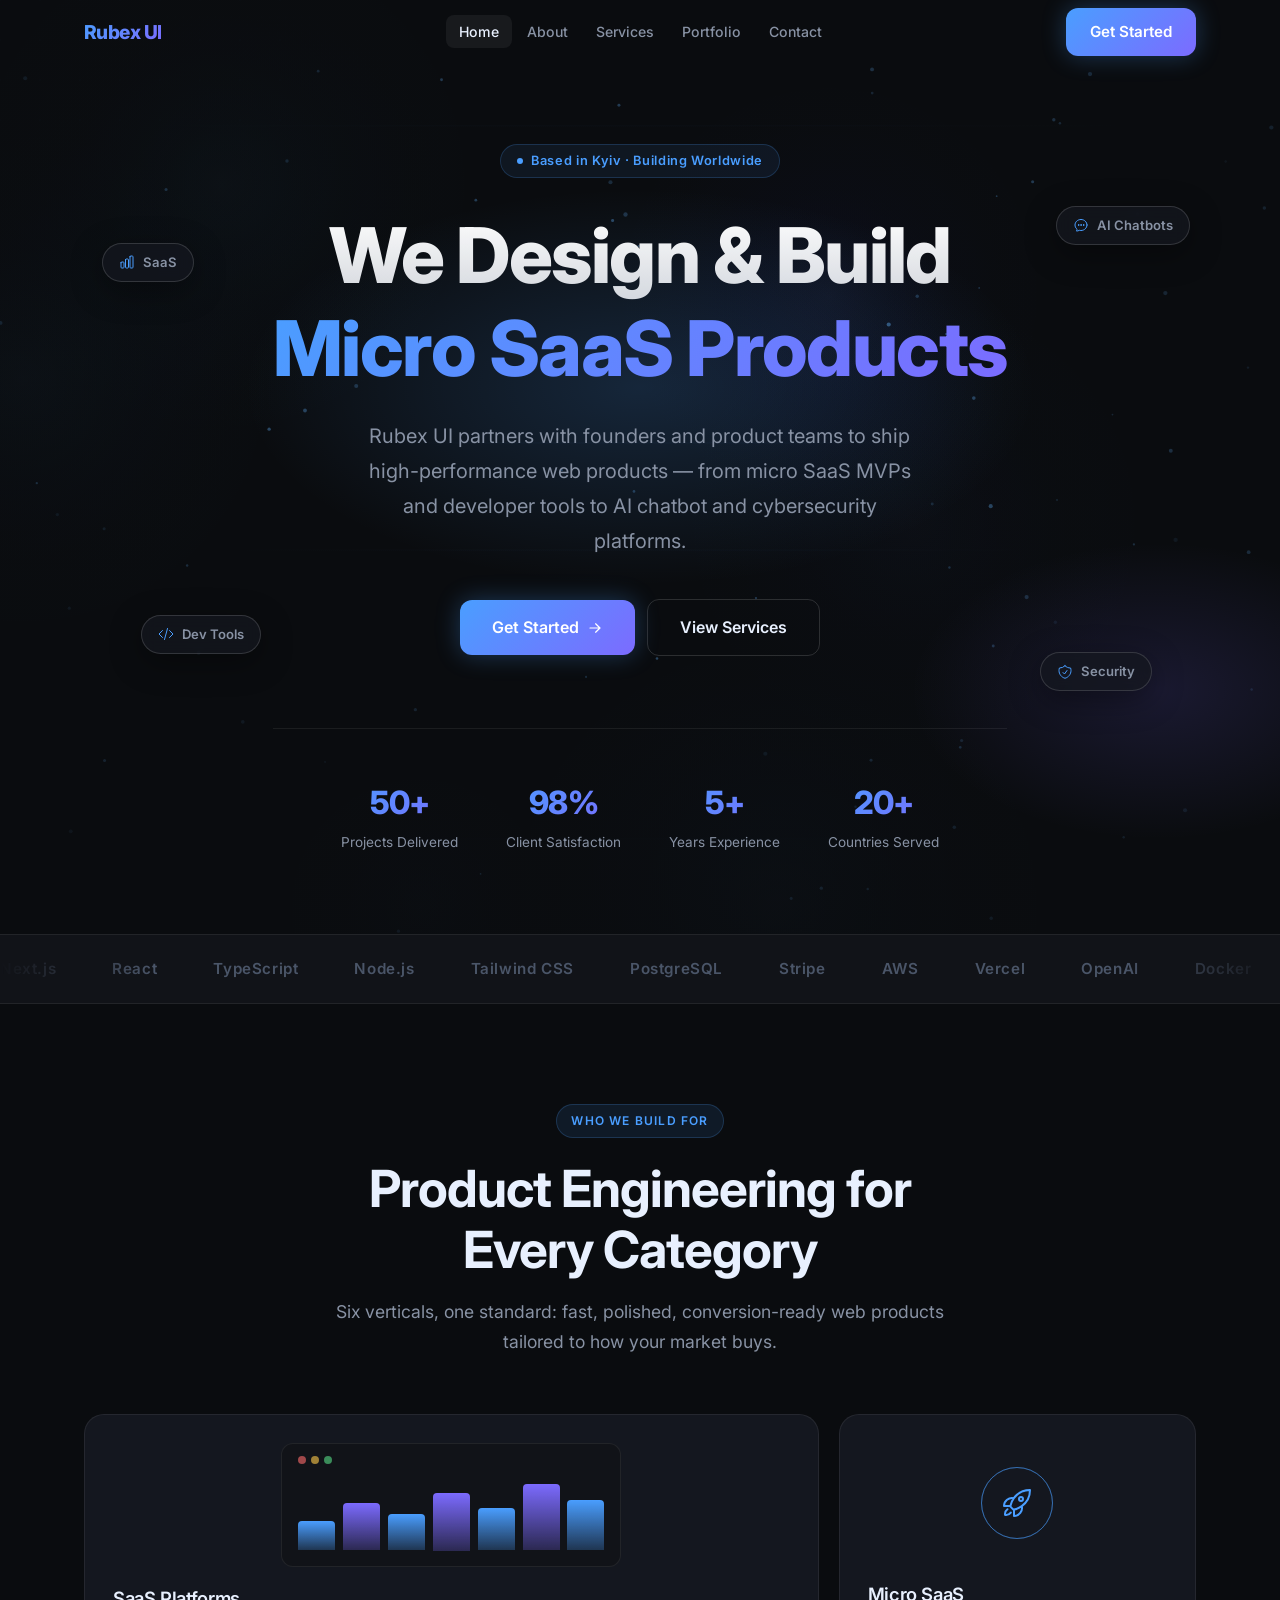
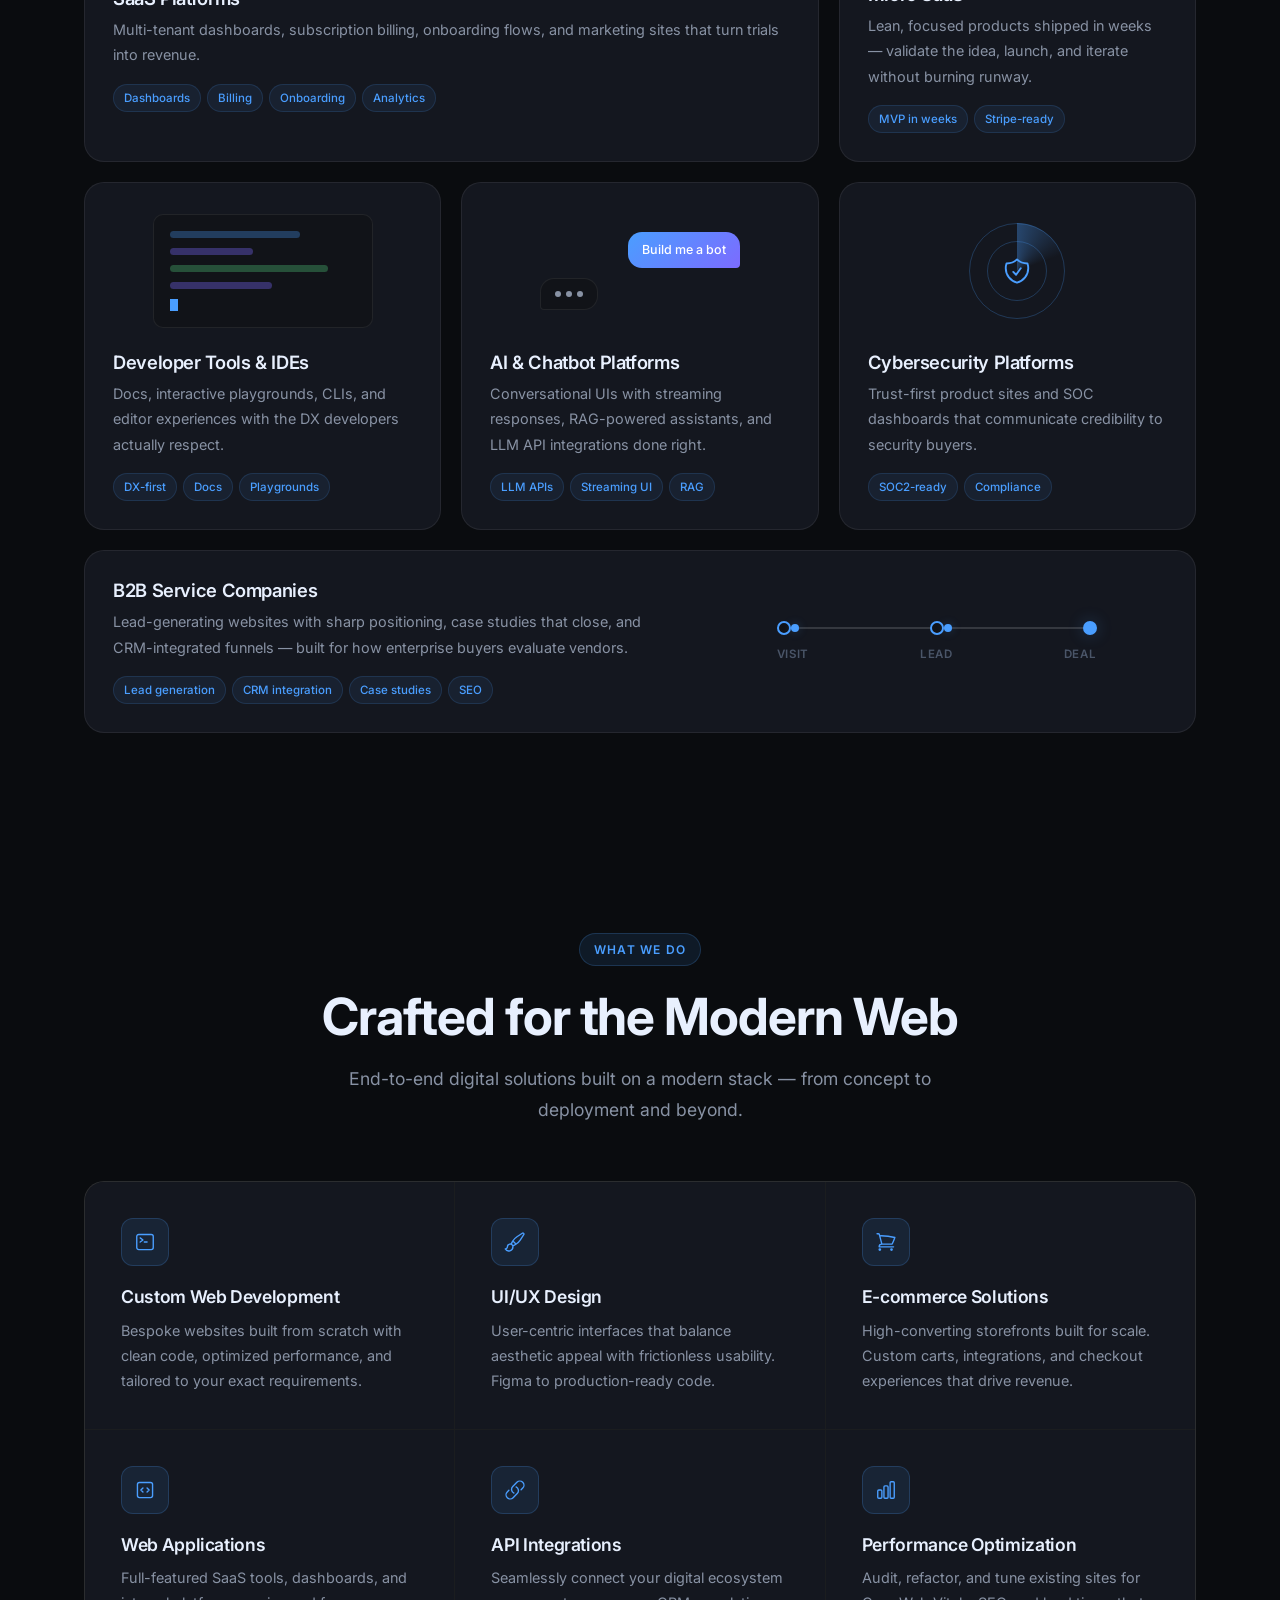
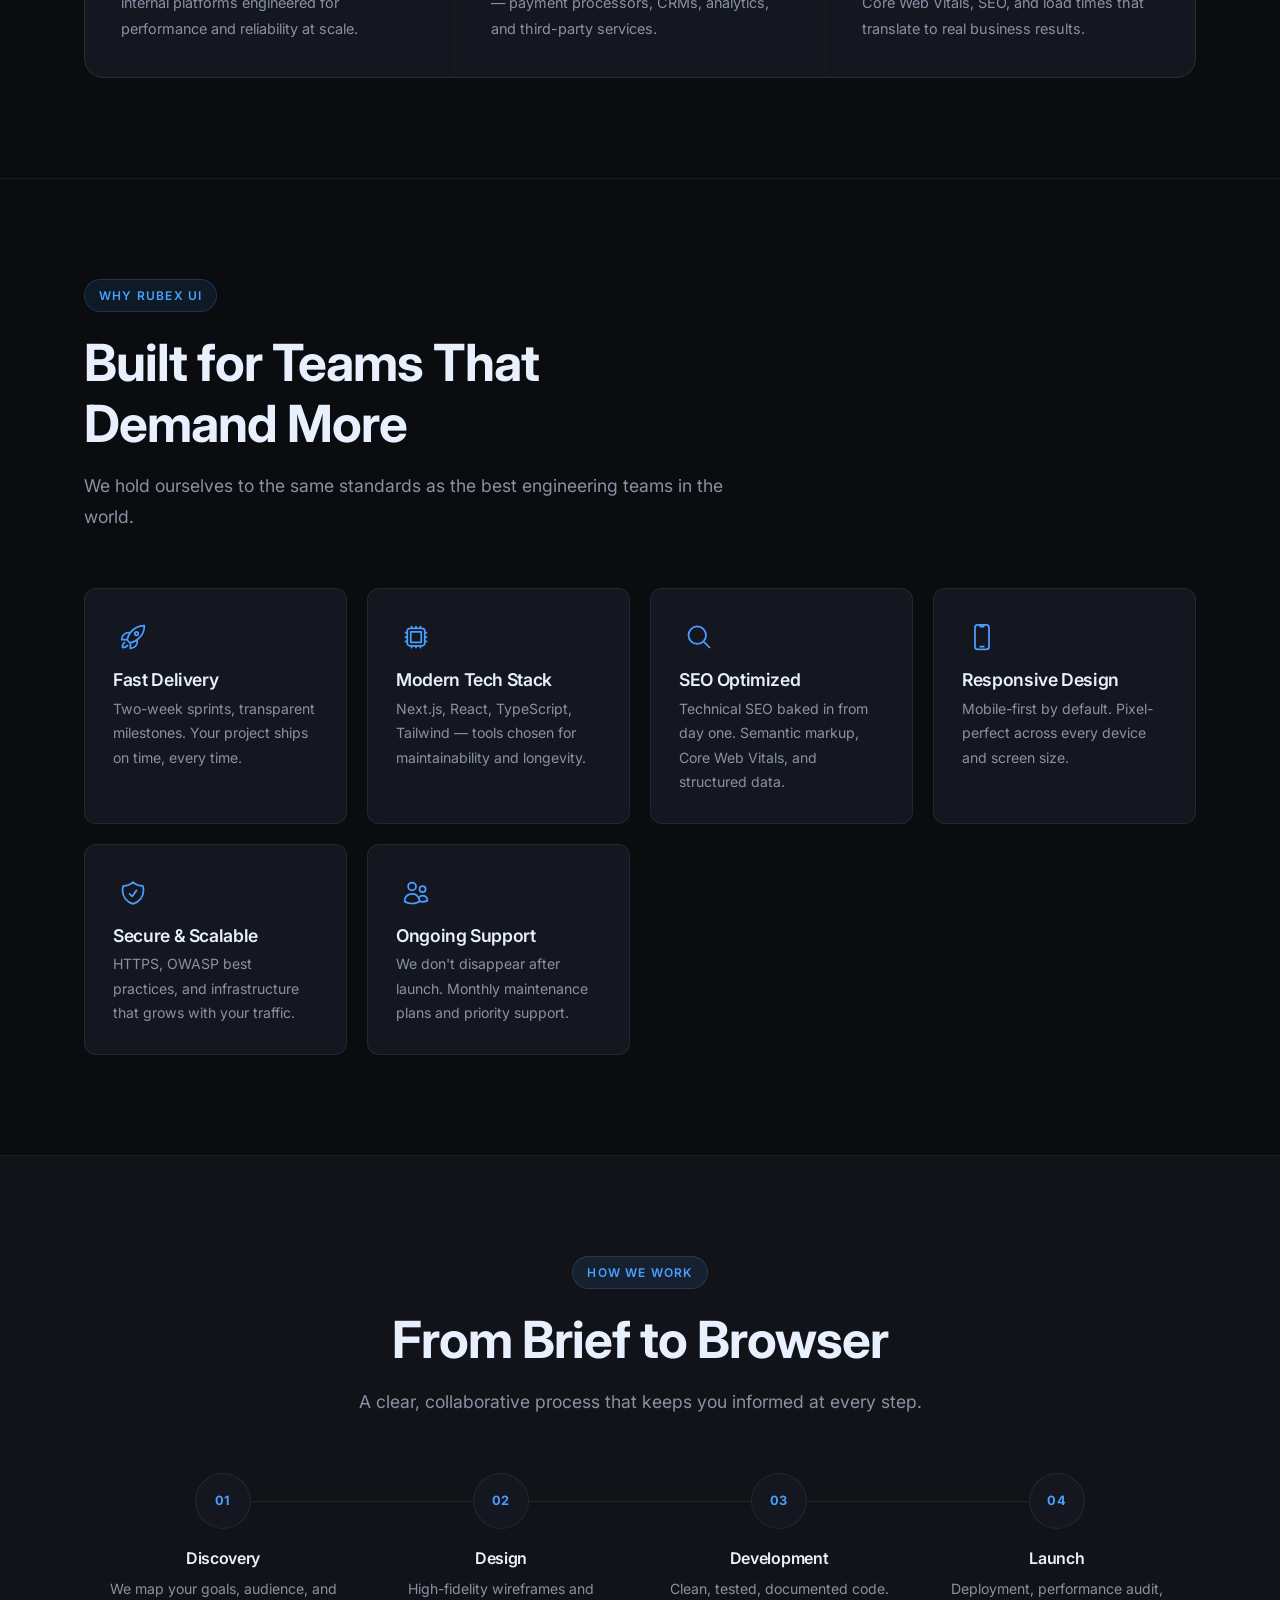
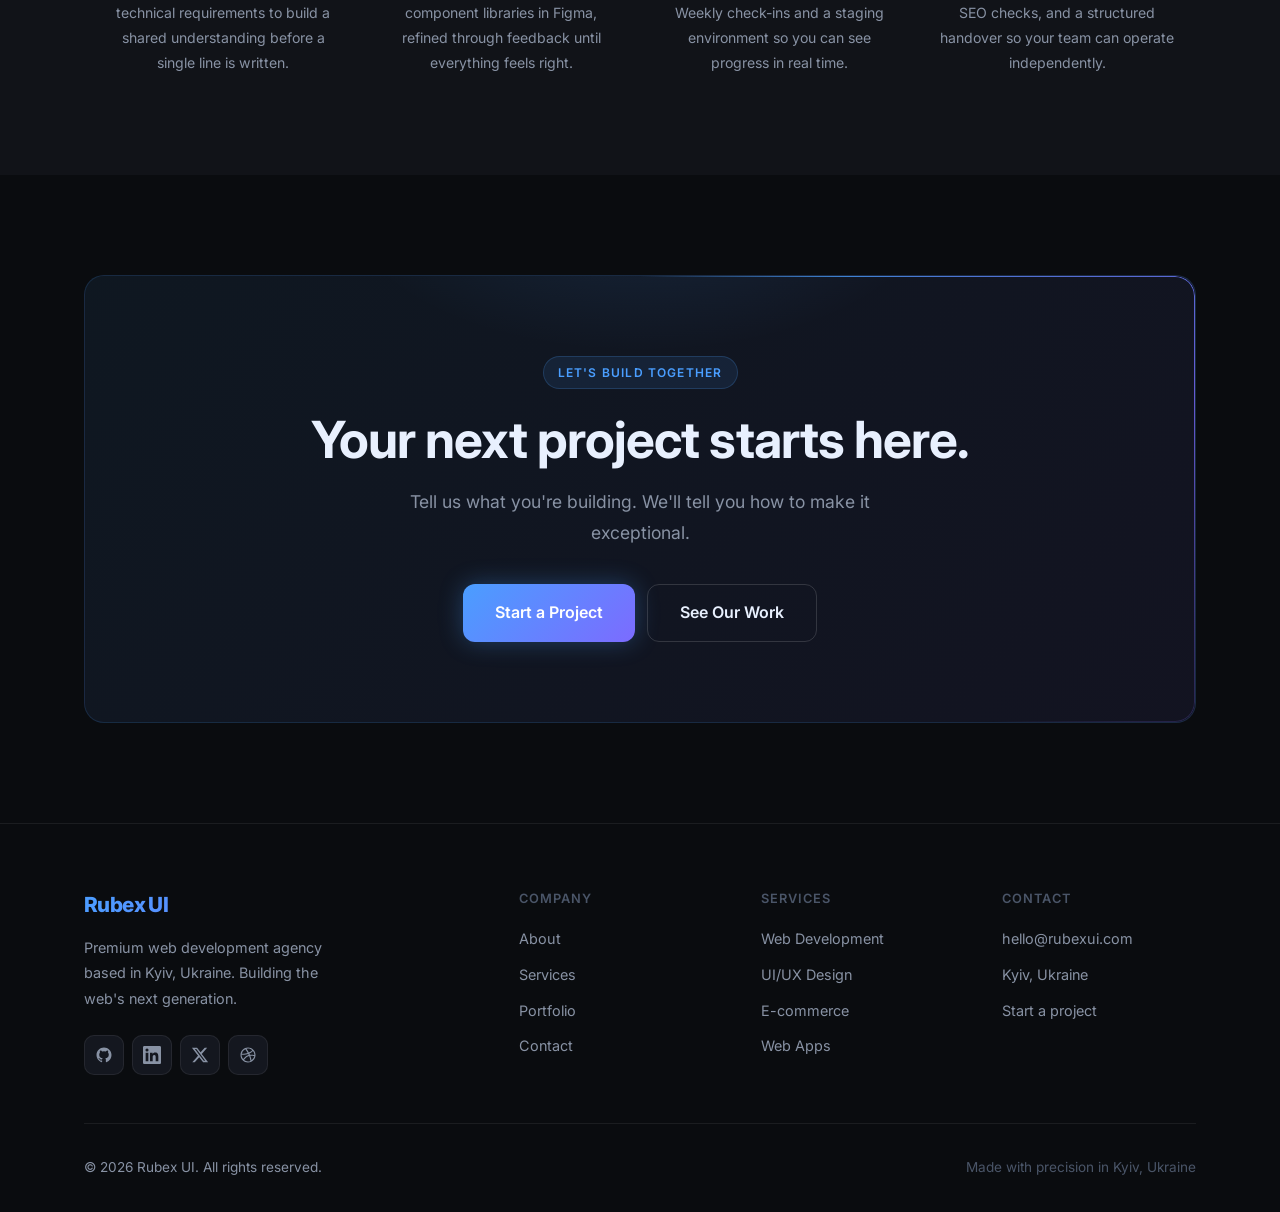
==== commit 2cd19811: "Redesign homepage around six product verticals with motion - Hero: rotating gradient headline cyclin" ====
--- a/index.html
+++ b/index.html
@@ -4,7 +4,7 @@
   <meta charset="UTF-8" />
   <meta name="viewport" content="width=device-width, initial-scale=1.0" />
   <title>Rubex UI — Modern Web Development Agency in Kyiv</title>
-  <meta name="description" content="Rubex UI is a premium web development agency based in Kyiv, Ukraine. We build modern, high-performance websites and web applications engineered for growth." />
+  <meta name="description" content="Rubex UI is a premium web development agency based in Kyiv, Ukraine. We design and build SaaS platforms, micro SaaS products, developer tools, AI chatbot platforms, cybersecurity platforms, and B2B service websites." />
   <meta property="og:title" content="Rubex UI — Modern Web Development Agency" />
   <meta property="og:description" content="We build modern, high-performance websites and web applications engineered for growth." />
   <meta property="og:type" content="website" />
@@ -55,23 +55,190 @@
       <canvas class="hero-canvas" aria-hidden="true"></canvas>
       <div class="hero-glow" aria-hidden="true"></div>
       <div class="hero-glow-2" aria-hidden="true"></div>
+
+      <!-- Floating category chips -->
+      <div class="hero-float hero-float-1" aria-hidden="true">
+        <svg xmlns="http://www.w3.org/2000/svg" fill="none" viewBox="0 0 24 24" stroke-width="1.5" stroke="currentColor"><path stroke-linecap="round" stroke-linejoin="round" d="M3 13.125C3 12.504 3.504 12 4.125 12h2.25c.621 0 1.125.504 1.125 1.125v6.75C7.5 20.496 6.996 21 6.375 21h-2.25A1.125 1.125 0 0 1 3 19.875v-6.75ZM9.75 8.625c0-.621.504-1.125 1.125-1.125h2.25c.621 0 1.125.504 1.125 1.125v11.25c0 .621-.504 1.125-1.125 1.125h-2.25a1.125 1.125 0 0 1-1.125-1.125V8.625ZM16.5 4.125c0-.621.504-1.125 1.125-1.125h2.25C20.496 3 21 3.504 21 4.125v15.75c0 .621-.504 1.125-1.125 1.125h-2.25a1.125 1.125 0 0 1-1.125-1.125V4.125Z"/></svg>
+        SaaS
+      </div>
+      <div class="hero-float hero-float-2" aria-hidden="true">
+        <svg xmlns="http://www.w3.org/2000/svg" fill="none" viewBox="0 0 24 24" stroke-width="1.5" stroke="currentColor"><path stroke-linecap="round" stroke-linejoin="round" d="M8.625 12a.375.375 0 1 1-.75 0 .375.375 0 0 1 .75 0Zm0 0H8.25m4.125 0a.375.375 0 1 1-.75 0 .375.375 0 0 1 .75 0Zm0 0H12m4.125 0a.375.375 0 1 1-.75 0 .375.375 0 0 1 .75 0Zm0 0h-.375M21 12c0 4.556-4.03 8.25-9 8.25a9.764 9.764 0 0 1-2.555-.337A5.972 5.972 0 0 1 5.41 20.97a5.969 5.969 0 0 1-.474-.065 4.48 4.48 0 0 0 .978-2.025c.09-.457-.133-.901-.467-1.226C3.93 16.178 3 14.189 3 12c0-4.556 4.03-8.25 9-8.25s9 3.694 9 8.25Z"/></svg>
+        AI Chatbots
+      </div>
+      <div class="hero-float hero-float-3" aria-hidden="true">
+        <svg xmlns="http://www.w3.org/2000/svg" fill="none" viewBox="0 0 24 24" stroke-width="1.5" stroke="currentColor"><path stroke-linecap="round" stroke-linejoin="round" d="M17.25 6.75 22.5 12l-5.25 5.25m-10.5 0L1.5 12l5.25-5.25m7.5-3-4.5 16.5"/></svg>
+        Dev Tools
+      </div>
+      <div class="hero-float hero-float-4" aria-hidden="true">
+        <svg xmlns="http://www.w3.org/2000/svg" fill="none" viewBox="0 0 24 24" stroke-width="1.5" stroke="currentColor"><path stroke-linecap="round" stroke-linejoin="round" d="M9 12.75 11.25 15 15 9.75m-3-7.036A11.959 11.959 0 0 1 3.598 6 11.99 11.99 0 0 0 3 9.749c0 5.592 3.824 10.29 9 11.623 5.176-1.332 9-6.03 9-11.622 0-1.31-.21-2.571-.598-3.751h-.152c-3.196 0-6.1-1.248-8.25-3.285Z"/></svg>
+        Security
+      </div>
+
       <div class="container">
         <div class="hero-content">
-          <div class="hero-badge">Based in Kyiv, Ukraine</div>
-          <h1>Building Exceptional<br />Web Experiences</h1>
-          <p>Rubex UI delivers modern websites and web applications engineered for performance, scalability, and growth.</p>
+          <div class="hero-badge">Based in Kyiv · Building Worldwide</div>
+          <h1>We Design &amp; Build<br />
+            <span class="rotate-wrap"><span class="rotate-word" id="rotateWord">SaaS Platforms</span></span>
+          </h1>
+          <p>Rubex UI partners with founders and product teams to ship high-performance web products — from micro SaaS MVPs and developer tools to AI chatbot and cybersecurity platforms.</p>
           <div class="hero-actions">
-            <a href="contact.html" class="btn btn-primary btn-lg">Get Started
+            <a href="contact.html" class="btn btn-primary btn-lg btn-shine">Get Started
               <svg xmlns="http://www.w3.org/2000/svg" viewBox="0 0 20 20" fill="currentColor" width="16" height="16"><path fill-rule="evenodd" d="M3 10a.75.75 0 0 1 .75-.75h10.638L10.23 5.29a.75.75 0 1 1 1.04-1.08l5.5 5.25a.75.75 0 0 1 0 1.08l-5.5 5.25a.75.75 0 1 1-1.04-1.08l4.158-3.96H3.75A.75.75 0 0 1 3 10Z" clip-rule="evenodd"/></svg>
             </a>
             <a href="services.html" class="btn btn-secondary btn-lg">View Services</a>
           </div>
           <div class="hero-stats">
-            <div class="hero-stat"><strong>50+</strong><span>Projects Delivered</span></div>
-            <div class="hero-stat"><strong>98%</strong><span>Client Satisfaction</span></div>
-            <div class="hero-stat"><strong>5+</strong><span>Years Experience</span></div>
-            <div class="hero-stat"><strong>20+</strong><span>Countries Served</span></div>
-          </div>
+            <div class="hero-stat"><strong data-count="50" data-suffix="+">0+</strong><span>Projects Delivered</span></div>
+            <div class="hero-stat"><strong data-count="98" data-suffix="%">0%</strong><span>Client Satisfaction</span></div>
+            <div class="hero-stat"><strong data-count="5" data-suffix="+">0+</strong><span>Years Experience</span></div>
+            <div class="hero-stat"><strong data-count="20" data-suffix="+">0+</strong><span>Countries Served</span></div>
+          </div>
+        </div>
+      </div>
+    </section>
+
+    <!-- ── Tech Marquee ── -->
+    <section class="marquee-section" aria-label="Technologies we work with">
+      <div class="marquee">
+        <div class="marquee-track">
+          <span class="marquee-item">Next.js</span>
+          <span class="marquee-item">React</span>
+          <span class="marquee-item">TypeScript</span>
+          <span class="marquee-item">Node.js</span>
+          <span class="marquee-item">Tailwind CSS</span>
+          <span class="marquee-item">PostgreSQL</span>
+          <span class="marquee-item">Stripe</span>
+          <span class="marquee-item">AWS</span>
+          <span class="marquee-item">Vercel</span>
+          <span class="marquee-item">OpenAI</span>
+          <span class="marquee-item">Docker</span>
+          <span class="marquee-item">GraphQL</span>
+          <span class="marquee-item" aria-hidden="true">Next.js</span>
+          <span class="marquee-item" aria-hidden="true">React</span>
+          <span class="marquee-item" aria-hidden="true">TypeScript</span>
+          <span class="marquee-item" aria-hidden="true">Node.js</span>
+          <span class="marquee-item" aria-hidden="true">Tailwind CSS</span>
+          <span class="marquee-item" aria-hidden="true">PostgreSQL</span>
+          <span class="marquee-item" aria-hidden="true">Stripe</span>
+          <span class="marquee-item" aria-hidden="true">AWS</span>
+          <span class="marquee-item" aria-hidden="true">Vercel</span>
+          <span class="marquee-item" aria-hidden="true">OpenAI</span>
+          <span class="marquee-item" aria-hidden="true">Docker</span>
+          <span class="marquee-item" aria-hidden="true">GraphQL</span>
+        </div>
+      </div>
+    </section>
+
+    <!-- ── Who We Build For (Bento) ── -->
+    <section class="section industries-section" aria-labelledby="industries-heading">
+      <div class="container">
+        <div class="section-header centered reveal">
+          <div class="section-tag">Who We Build For</div>
+          <h2 id="industries-heading">Product Engineering for Every Category</h2>
+          <p>Six verticals, one standard: fast, polished, conversion-ready web products tailored to how your market buys.</p>
+        </div>
+        <div class="bento-grid">
+
+          <!-- SaaS -->
+          <article class="bento-card spotlight bento-span-4 reveal">
+            <div class="bento-visual visual-saas" aria-hidden="true">
+              <div class="saas-window">
+                <div class="saas-dots"><span></span><span></span><span></span></div>
+                <div class="saas-bars">
+                  <span style="--h:40%"></span><span style="--h:65%"></span><span style="--h:50%"></span><span style="--h:80%"></span><span style="--h:58%"></span><span style="--h:92%"></span><span style="--h:70%"></span>
+                </div>
+              </div>
+            </div>
+            <div class="bento-body">
+              <h3>SaaS Platforms</h3>
+              <p>Multi-tenant dashboards, subscription billing, onboarding flows, and marketing sites that turn trials into revenue.</p>
+              <div class="bento-tags"><span>Dashboards</span><span>Billing</span><span>Onboarding</span><span>Analytics</span></div>
+            </div>
+          </article>
+
+          <!-- Micro SaaS -->
+          <article class="bento-card spotlight bento-span-2 reveal reveal-delay-1">
+            <div class="bento-visual visual-micro" aria-hidden="true">
+              <div class="micro-pulse"><span></span><span></span>
+                <svg xmlns="http://www.w3.org/2000/svg" fill="none" viewBox="0 0 24 24" stroke-width="1.5" stroke="currentColor"><path stroke-linecap="round" stroke-linejoin="round" d="M15.59 14.37a6 6 0 0 1-5.84 7.38v-4.8m5.84-2.58a14.98 14.98 0 0 0 6.16-12.12A14.98 14.98 0 0 0 9.631 8.41m5.96 5.96a14.926 14.926 0 0 1-5.841 2.58m-.119-8.54a6 6 0 0 0-7.381 5.84h4.8m2.581-5.84a14.927 14.927 0 0 0-2.58 5.84m2.699 2.7c-.103.021-.207.041-.311.06a15.09 15.09 0 0 1-2.448-2.448 14.9 14.9 0 0 1 .06-.312m-2.24 2.39a4.493 4.493 0 0 0-1.757 4.306 4.493 4.493 0 0 0 4.306-1.758M16.5 9a1.5 1.5 0 1 1-3 0 1.5 1.5 0 0 1 3 0Z"/></svg>
+              </div>
+            </div>
+            <div class="bento-body">
+              <h3>Micro SaaS</h3>
+              <p>Lean, focused products shipped in weeks — validate the idea, launch, and iterate without burning runway.</p>
+              <div class="bento-tags"><span>MVP in weeks</span><span>Stripe-ready</span></div>
+            </div>
+          </article>
+
+          <!-- Developer Tools / IDE -->
+          <article class="bento-card spotlight bento-span-2 reveal">
+            <div class="bento-visual visual-dev" aria-hidden="true">
+              <div class="dev-code">
+                <span class="code-line" style="--w:70%; --c:1"></span>
+                <span class="code-line" style="--w:45%; --c:2"></span>
+                <span class="code-line" style="--w:85%; --c:3"></span>
+                <span class="code-line" style="--w:55%; --c:2"></span>
+                <span class="code-caret"></span>
+              </div>
+            </div>
+            <div class="bento-body">
+              <h3>Developer Tools &amp; IDEs</h3>
+              <p>Docs, interactive playgrounds, CLIs, and editor experiences with the DX developers actually respect.</p>
+              <div class="bento-tags"><span>DX-first</span><span>Docs</span><span>Playgrounds</span></div>
+            </div>
+          </article>
+
+          <!-- AI / Chatbot -->
+          <article class="bento-card spotlight bento-span-2 reveal reveal-delay-1">
+            <div class="bento-visual visual-ai" aria-hidden="true">
+              <div class="ai-chat">
+                <div class="ai-bubble ai-bubble-user">Build me a bot</div>
+                <div class="ai-bubble ai-bubble-bot"><span class="ai-dot"></span><span class="ai-dot"></span><span class="ai-dot"></span></div>
+              </div>
+            </div>
+            <div class="bento-body">
+              <h3>AI &amp; Chatbot Platforms</h3>
+              <p>Conversational UIs with streaming responses, RAG-powered assistants, and LLM API integrations done right.</p>
+              <div class="bento-tags"><span>LLM APIs</span><span>Streaming UI</span><span>RAG</span></div>
+            </div>
+          </article>
+
+          <!-- Cybersecurity -->
+          <article class="bento-card spotlight bento-span-2 reveal reveal-delay-2">
+            <div class="bento-visual visual-cyber" aria-hidden="true">
+              <div class="cyber-radar">
+                <span class="radar-ring"></span>
+                <span class="radar-ring"></span>
+                <span class="radar-sweep"></span>
+                <svg xmlns="http://www.w3.org/2000/svg" fill="none" viewBox="0 0 24 24" stroke-width="1.5" stroke="currentColor"><path stroke-linecap="round" stroke-linejoin="round" d="M9 12.75 11.25 15 15 9.75m-3-7.036A11.959 11.959 0 0 1 3.598 6 11.99 11.99 0 0 0 3 9.749c0 5.592 3.824 10.29 9 11.623 5.176-1.332 9-6.03 9-11.622 0-1.31-.21-2.571-.598-3.751h-.152c-3.196 0-6.1-1.248-8.25-3.285Z"/></svg>
+              </div>
+            </div>
+            <div class="bento-body">
+              <h3>Cybersecurity Platforms</h3>
+              <p>Trust-first product sites and SOC dashboards that communicate credibility to security buyers.</p>
+              <div class="bento-tags"><span>SOC2-ready</span><span>Compliance</span></div>
+            </div>
+          </article>
+
+          <!-- B2B Service (wide) -->
+          <article class="bento-card spotlight bento-span-6 bento-wide reveal">
+            <div class="bento-body">
+              <h3>B2B Service Companies</h3>
+              <p>Lead-generating websites with sharp positioning, case studies that close, and CRM-integrated funnels — built for how enterprise buyers evaluate vendors.</p>
+              <div class="bento-tags"><span>Lead generation</span><span>CRM integration</span><span>Case studies</span><span>SEO</span></div>
+            </div>
+            <div class="bento-visual visual-b2b" aria-hidden="true">
+              <div class="b2b-pipeline">
+                <span class="pipe-node"></span>
+                <span class="pipe-line"><span class="pipe-flow"></span></span>
+                <span class="pipe-node"></span>
+                <span class="pipe-line"><span class="pipe-flow" style="animation-delay:0.6s"></span></span>
+                <span class="pipe-node pipe-node-end"></span>
+              </div>
+              <div class="b2b-labels"><span>Visit</span><span>Lead</span><span>Deal</span></div>
+            </div>
+          </article>
+
         </div>
       </div>
     </section>
@@ -226,7 +393,7 @@
     <!-- ── CTA ── -->
     <section class="section cta-section" aria-labelledby="cta-heading">
       <div class="container">
-        <div class="cta-card reveal">
+        <div class="cta-card cta-glow reveal">
           <div class="section-tag" style="justify-content:center;">Let's Build Together</div>
           <h2 id="cta-heading">Your next project starts here.</h2>
           <p>Tell us what you're building. We'll tell you how to make it exceptional.</p>
--- a/assets/css/styles.css
+++ b/assets/css/styles.css
@@ -1347,3 +1347,484 @@
   .team-grid { grid-template-columns: 1fr; }
   .hero-stat strong { font-size: 1.4rem; }
 }
+
+/* ============================================================
+   HOMEPAGE REDESIGN — hero motion, marquee, bento, CTA glow
+   ============================================================ */
+
+/* --- Hero: rotating headline word --- */
+.rotate-wrap {
+  display: inline-block;
+  min-height: 1.2em;
+}
+.rotate-word {
+  display: inline-block;
+  background: var(--gradient);
+  -webkit-background-clip: text;
+  -webkit-text-fill-color: transparent;
+  background-clip: text;
+  transition: opacity 0.35s ease, transform 0.35s ease;
+  will-change: opacity, transform;
+}
+.rotate-word.out {
+  opacity: 0;
+  transform: translateY(14px);
+}
+
+/* --- Hero: floating category chips --- */
+.hero-float {
+  position: absolute;
+  z-index: 2;
+  display: inline-flex;
+  align-items: center;
+  gap: 8px;
+  padding: 8px 16px;
+  font-size: 0.82rem;
+  font-weight: 600;
+  color: var(--text-muted);
+  background: rgba(20,23,31,0.75);
+  border: 1px solid var(--border-hover);
+  border-radius: 100px;
+  backdrop-filter: blur(8px);
+  -webkit-backdrop-filter: blur(8px);
+  box-shadow: 0 8px 32px rgba(0,0,0,0.35);
+  pointer-events: none;
+}
+.hero-float svg { width: 16px; height: 16px; color: var(--accent); }
+
+.hero-float-1 { top: 26%; left: 8%;  animation: float-a 7s ease-in-out infinite; }
+.hero-float-2 { top: 22%; right: 7%; animation: float-b 8s ease-in-out infinite; }
+.hero-float-3 { bottom: 30%; left: 11%; animation: float-b 9s ease-in-out infinite; }
+.hero-float-4 { bottom: 26%; right: 10%; animation: float-a 7.5s ease-in-out infinite; }
+
+@keyframes float-a {
+  0%, 100% { transform: translateY(0) rotate(-1deg); }
+  50%      { transform: translateY(-14px) rotate(1deg); }
+}
+@keyframes float-b {
+  0%, 100% { transform: translateY(0) rotate(1deg); }
+  50%      { transform: translateY(12px) rotate(-1.5deg); }
+}
+
+@media (max-width: 1100px) {
+  .hero-float { display: none; }
+}
+
+/* --- Button shine sweep --- */
+.btn-shine {
+  position: relative;
+  overflow: hidden;
+}
+.btn-shine::after {
+  content: '';
+  position: absolute;
+  top: 0;
+  left: -80%;
+  width: 50%;
+  height: 100%;
+  background: linear-gradient(105deg, transparent, rgba(255,255,255,0.35), transparent);
+  transform: skewX(-20deg);
+  animation: shine 3.5s ease-in-out infinite;
+}
+@keyframes shine {
+  0%, 60% { left: -80%; }
+  100%    { left: 160%; }
+}
+
+/* --- Tech marquee --- */
+.marquee-section {
+  border-top: 1px solid var(--border);
+  border-bottom: 1px solid var(--border);
+  background: var(--bg-surface);
+  padding: 22px 0;
+  overflow: hidden;
+}
+.marquee {
+  overflow: hidden;
+  -webkit-mask-image: linear-gradient(to right, transparent, #000 12%, #000 88%, transparent);
+  mask-image: linear-gradient(to right, transparent, #000 12%, #000 88%, transparent);
+}
+.marquee-track {
+  display: flex;
+  align-items: center;
+  gap: 56px;
+  width: max-content;
+  animation: marquee 32s linear infinite;
+}
+.marquee:hover .marquee-track { animation-play-state: paused; }
+.marquee-item {
+  font-size: 0.95rem;
+  font-weight: 600;
+  letter-spacing: 0.04em;
+  color: var(--text-dim);
+  white-space: nowrap;
+  transition: color var(--transition);
+}
+.marquee-item:hover { color: var(--accent); }
+@keyframes marquee {
+  from { transform: translateX(0); }
+  to   { transform: translateX(-50%); }
+}
+
+/* --- Bento grid --- */
+.bento-grid {
+  display: grid;
+  grid-template-columns: repeat(6, 1fr);
+  gap: 20px;
+}
+.bento-span-2 { grid-column: span 2; }
+.bento-span-4 { grid-column: span 4; }
+.bento-span-6 { grid-column: span 6; }
+
+.bento-card {
+  position: relative;
+  display: flex;
+  flex-direction: column;
+  background: var(--bg-card);
+  border: 1px solid var(--border);
+  border-radius: var(--radius-lg);
+  padding: 28px;
+  overflow: hidden;
+  transition: border-color 0.3s ease, transform 0.3s ease, box-shadow 0.3s ease;
+}
+.bento-card:hover {
+  border-color: rgba(74,158,255,0.35);
+  transform: translateY(-4px);
+  box-shadow: 0 20px 48px rgba(0,0,0,0.45);
+}
+
+/* Mouse-tracking spotlight */
+.spotlight::before {
+  content: '';
+  position: absolute;
+  inset: 0;
+  background: radial-gradient(480px circle at var(--mx, 50%) var(--my, 50%), rgba(74,158,255,0.09), transparent 45%);
+  opacity: 0;
+  transition: opacity 0.35s ease;
+  pointer-events: none;
+  z-index: 0;
+}
+.spotlight:hover::before { opacity: 1; }
+
+.bento-body { position: relative; z-index: 1; }
+.bento-body h3 { font-size: 1.15rem; margin-bottom: 8px; }
+.bento-body p { font-size: 0.9rem; margin-bottom: 16px; }
+
+.bento-tags {
+  display: flex;
+  flex-wrap: wrap;
+  gap: 6px;
+}
+.bento-tags span {
+  background: rgba(74,158,255,0.08);
+  border: 1px solid rgba(74,158,255,0.15);
+  color: var(--accent);
+  font-size: 0.72rem;
+  font-weight: 500;
+  padding: 4px 10px;
+  border-radius: 100px;
+}
+
+.bento-visual {
+  position: relative;
+  z-index: 1;
+  display: flex;
+  align-items: center;
+  justify-content: center;
+  min-height: 120px;
+  margin-bottom: 20px;
+}
+
+/* Wide B2B card: content left, visual right */
+.bento-wide {
+  flex-direction: row;
+  align-items: center;
+  gap: 40px;
+}
+.bento-wide .bento-body { flex: 1.2; }
+.bento-wide .bento-visual {
+  flex: 1;
+  flex-direction: column;
+  margin-bottom: 0;
+  min-height: 100px;
+}
+
+/* --- Visual: SaaS mini dashboard --- */
+.saas-window {
+  width: 100%;
+  max-width: 340px;
+  background: var(--bg-surface);
+  border: 1px solid var(--border);
+  border-radius: 12px;
+  padding: 12px 16px 16px;
+}
+.saas-dots { display: flex; gap: 5px; margin-bottom: 14px; }
+.saas-dots span {
+  width: 8px; height: 8px;
+  border-radius: 50%;
+  background: var(--border-hover);
+}
+.saas-dots span:first-child { background: rgba(255,107,107,0.6); }
+.saas-dots span:nth-child(2) { background: rgba(255,202,74,0.6); }
+.saas-dots span:nth-child(3) { background: rgba(87,220,133,0.6); }
+.saas-bars {
+  display: flex;
+  align-items: flex-end;
+  gap: 8px;
+  height: 72px;
+}
+.saas-bars span {
+  flex: 1;
+  height: var(--h, 50%);
+  border-radius: 4px 4px 0 0;
+  background: linear-gradient(180deg, var(--accent), rgba(74,158,255,0.25));
+  transform-origin: bottom;
+  animation: bar-grow 1s ease both;
+  transition: transform 0.3s ease;
+}
+.saas-bars span:nth-child(2n) { background: linear-gradient(180deg, var(--accent-2), rgba(124,107,255,0.25)); }
+.bento-card:hover .saas-bars span { transform: scaleY(1.08); }
+@keyframes bar-grow {
+  from { transform: scaleY(0); }
+  to   { transform: scaleY(1); }
+}
+
+/* --- Visual: Micro SaaS pulse --- */
+.micro-pulse {
+  position: relative;
+  width: 72px; height: 72px;
+  display: flex;
+  align-items: center;
+  justify-content: center;
+  color: var(--accent);
+}
+.micro-pulse svg { width: 32px; height: 32px; position: relative; z-index: 1; }
+.micro-pulse > span {
+  position: absolute;
+  inset: 0;
+  border: 1px solid rgba(74,158,255,0.4);
+  border-radius: 50%;
+  animation: ping 2.4s cubic-bezier(0, 0, 0.2, 1) infinite;
+}
+.micro-pulse > span:nth-child(2) { animation-delay: 1.2s; }
+@keyframes ping {
+  0%   { transform: scale(0.6); opacity: 1; }
+  80%, 100% { transform: scale(1.6); opacity: 0; }
+}
+
+/* --- Visual: Dev code block --- */
+.dev-code {
+  width: 100%;
+  max-width: 220px;
+  background: var(--bg-surface);
+  border: 1px solid var(--border);
+  border-radius: 10px;
+  padding: 16px;
+  display: flex;
+  flex-direction: column;
+  gap: 10px;
+}
+.code-line {
+  display: block;
+  height: 7px;
+  width: var(--w, 60%);
+  border-radius: 4px;
+  background: rgba(74,158,255,0.3);
+}
+.code-line[style*="--c:2"] { background: rgba(124,107,255,0.35); }
+.code-line[style*="--c:3"] { background: rgba(87,220,133,0.3); }
+.code-caret {
+  display: block;
+  width: 8px; height: 12px;
+  background: var(--accent);
+  animation: caret-blink 1.1s steps(1) infinite;
+}
+@keyframes caret-blink {
+  0%, 49% { opacity: 1; }
+  50%, 100% { opacity: 0; }
+}
+
+/* --- Visual: AI chat --- */
+.ai-chat {
+  display: flex;
+  flex-direction: column;
+  gap: 10px;
+  width: 100%;
+  max-width: 200px;
+}
+.ai-bubble {
+  padding: 8px 14px;
+  border-radius: 14px;
+  font-size: 0.78rem;
+  font-weight: 500;
+  width: fit-content;
+}
+.ai-bubble-user {
+  align-self: flex-end;
+  background: var(--gradient);
+  color: #fff;
+  border-bottom-right-radius: 4px;
+}
+.ai-bubble-bot {
+  display: flex;
+  gap: 5px;
+  align-items: center;
+  background: var(--bg-surface);
+  border: 1px solid var(--border);
+  border-bottom-left-radius: 4px;
+  padding: 12px 14px;
+}
+.ai-dot {
+  width: 6px; height: 6px;
+  border-radius: 50%;
+  background: var(--text-muted);
+  animation: ai-typing 1.2s ease-in-out infinite;
+}
+.ai-dot:nth-child(2) { animation-delay: 0.15s; }
+.ai-dot:nth-child(3) { animation-delay: 0.3s; }
+@keyframes ai-typing {
+  0%, 60%, 100% { transform: translateY(0); opacity: 0.4; }
+  30%           { transform: translateY(-4px); opacity: 1; }
+}
+
+/* --- Visual: Cyber radar --- */
+.cyber-radar {
+  position: relative;
+  width: 96px; height: 96px;
+  display: flex;
+  align-items: center;
+  justify-content: center;
+  color: var(--accent);
+}
+.cyber-radar svg { width: 30px; height: 30px; position: relative; z-index: 2; }
+.radar-ring {
+  position: absolute;
+  border: 1px solid rgba(74,158,255,0.25);
+  border-radius: 50%;
+}
+.radar-ring:nth-child(1) { inset: 0; }
+.radar-ring:nth-child(2) { inset: 18px; }
+.radar-sweep {
+  position: absolute;
+  inset: 0;
+  border-radius: 50%;
+  background: conic-gradient(from 0deg, rgba(74,158,255,0.35), transparent 70deg);
+  animation: radar-spin 3.2s linear infinite;
+}
+@keyframes radar-spin {
+  to { transform: rotate(360deg); }
+}
+
+/* --- Visual: B2B pipeline --- */
+.b2b-pipeline {
+  display: flex;
+  align-items: center;
+  width: 100%;
+  max-width: 320px;
+}
+.pipe-node {
+  width: 14px; height: 14px;
+  border-radius: 50%;
+  background: var(--bg-surface);
+  border: 2px solid var(--accent);
+  flex-shrink: 0;
+}
+.pipe-node-end { background: var(--accent); box-shadow: 0 0 16px var(--accent-glow); }
+.pipe-line {
+  position: relative;
+  flex: 1;
+  height: 2px;
+  background: var(--border-hover);
+  overflow: visible;
+}
+.pipe-flow {
+  position: absolute;
+  top: 50%;
+  left: 0;
+  width: 8px; height: 8px;
+  margin-top: -4px;
+  border-radius: 50%;
+  background: var(--accent);
+  box-shadow: 0 0 10px var(--accent-glow);
+  animation: pipe-move 2.4s ease-in-out infinite;
+}
+@keyframes pipe-move {
+  0%   { left: 0; opacity: 0; }
+  15%  { opacity: 1; }
+  85%  { opacity: 1; }
+  100% { left: calc(100% - 8px); opacity: 0; }
+}
+.b2b-labels {
+  display: flex;
+  justify-content: space-between;
+  width: 100%;
+  max-width: 320px;
+  margin-top: 10px;
+}
+.b2b-labels span {
+  font-size: 0.72rem;
+  font-weight: 600;
+  letter-spacing: 0.06em;
+  text-transform: uppercase;
+  color: var(--text-dim);
+}
+
+/* --- CTA animated gradient border --- */
+@property --cta-angle {
+  syntax: '<angle>';
+  initial-value: 0deg;
+  inherits: false;
+}
+.cta-glow::after {
+  content: '';
+  position: absolute;
+  inset: 0;
+  border-radius: inherit;
+  padding: 1px;
+  background: conic-gradient(from var(--cta-angle), transparent 0%, rgba(74,158,255,0.8) 12%, rgba(124,107,255,0.8) 22%, transparent 34%);
+  -webkit-mask: linear-gradient(#fff 0 0) content-box, linear-gradient(#fff 0 0);
+  -webkit-mask-composite: xor;
+  mask: linear-gradient(#fff 0 0) content-box, linear-gradient(#fff 0 0);
+  mask-composite: exclude;
+  animation: cta-rotate 5s linear infinite;
+  pointer-events: none;
+}
+@keyframes cta-rotate {
+  to { --cta-angle: 360deg; }
+}
+
+/* --- Responsive: bento --- */
+@media (max-width: 900px) {
+  .bento-grid { grid-template-columns: repeat(2, 1fr); }
+  .bento-span-2, .bento-span-4, .bento-span-6 { grid-column: span 2; }
+  .bento-wide { flex-direction: column; align-items: flex-start; gap: 24px; }
+  .bento-wide .bento-visual { width: 100%; }
+}
+@media (max-width: 600px) {
+  .bento-grid { grid-template-columns: 1fr; gap: 14px; }
+  .bento-span-2, .bento-span-4, .bento-span-6 { grid-column: span 1; }
+  .bento-card { padding: 22px; }
+  .bento-visual { min-height: 100px; margin-bottom: 16px; }
+  .marquee-track { gap: 36px; animation-duration: 24s; }
+  .marquee-item { font-size: 0.85rem; }
+}
+
+/* --- Reduced motion: kill decorative animation --- */
+@media (prefers-reduced-motion: reduce) {
+  .rotate-word,
+  .hero-float,
+  .btn-shine::after,
+  .marquee-track,
+  .saas-bars span,
+  .micro-pulse > span,
+  .code-caret,
+  .ai-dot,
+  .radar-sweep,
+  .pipe-flow,
+  .cta-glow::after {
+    animation: none !important;
+    transition: none !important;
+  }
+  .micro-pulse > span { opacity: 0.4; transform: scale(1); }
+  .pipe-flow { left: 40%; opacity: 1; }
+}
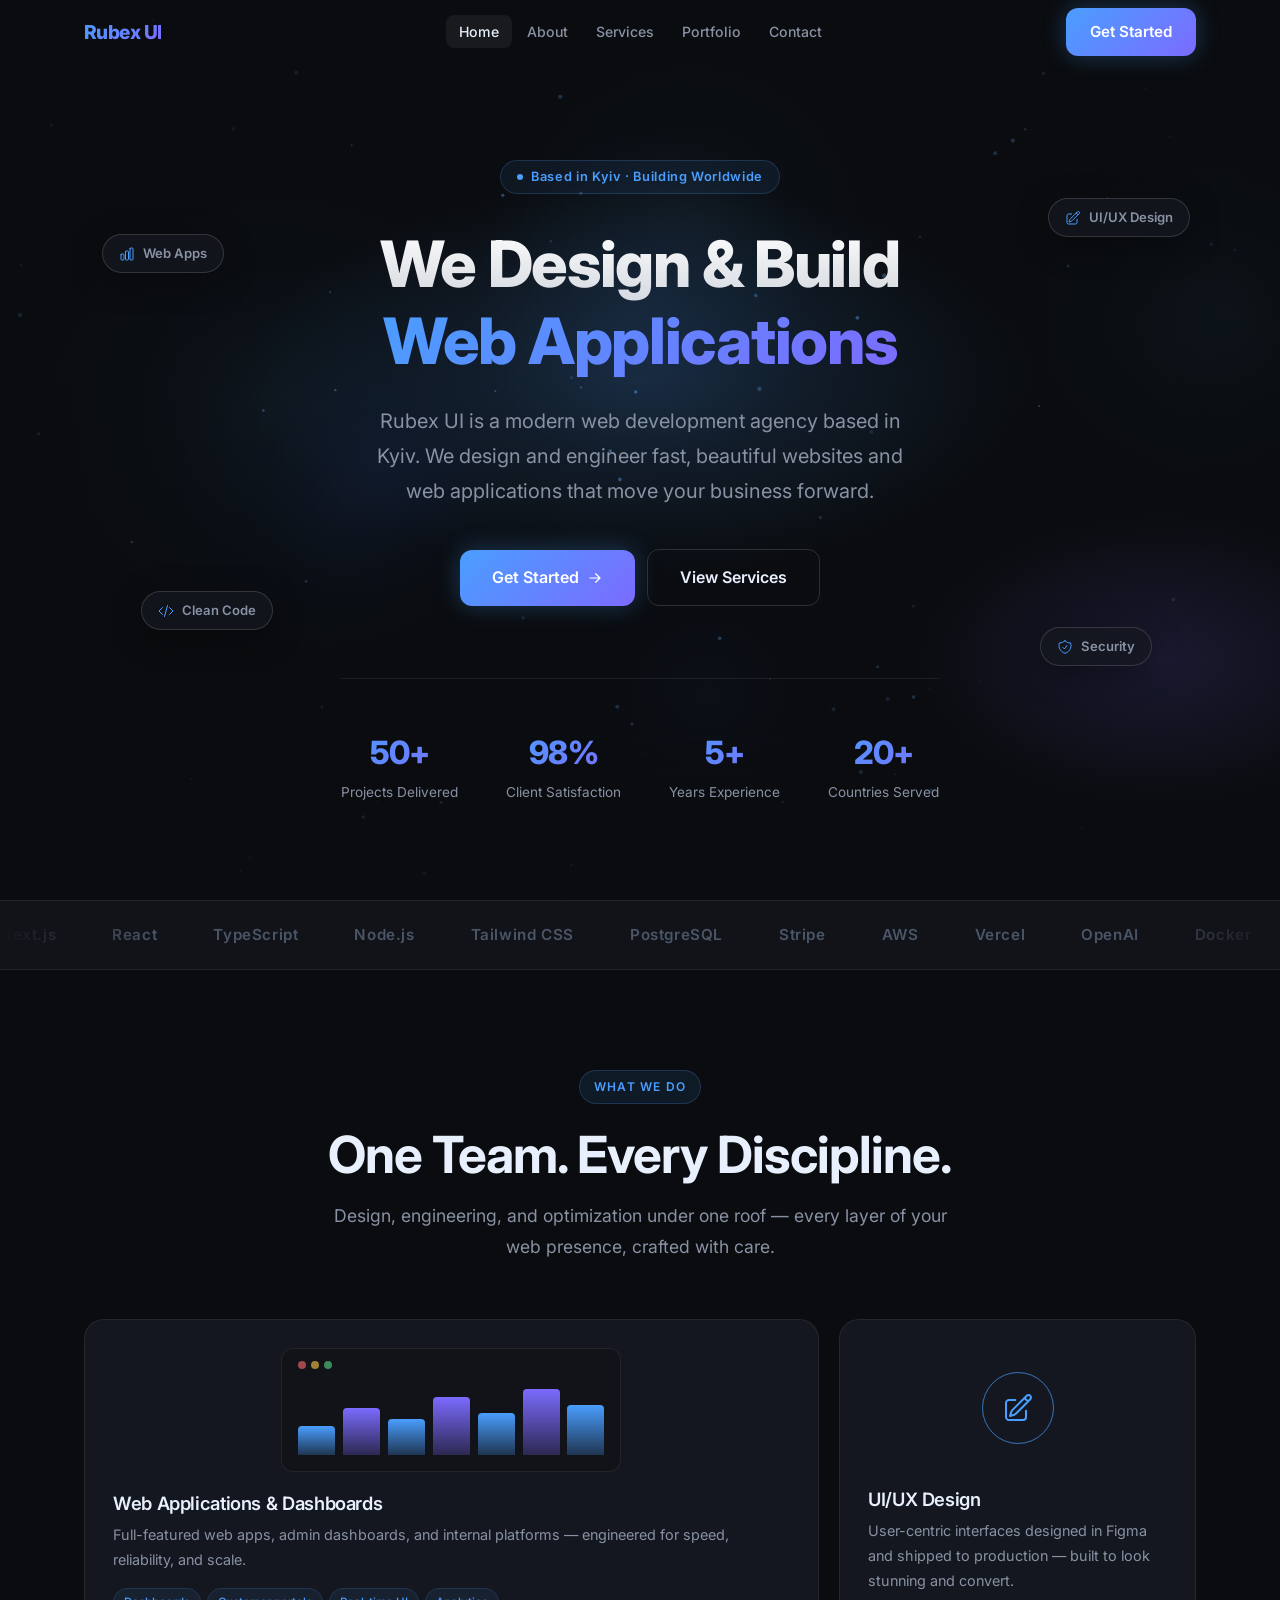
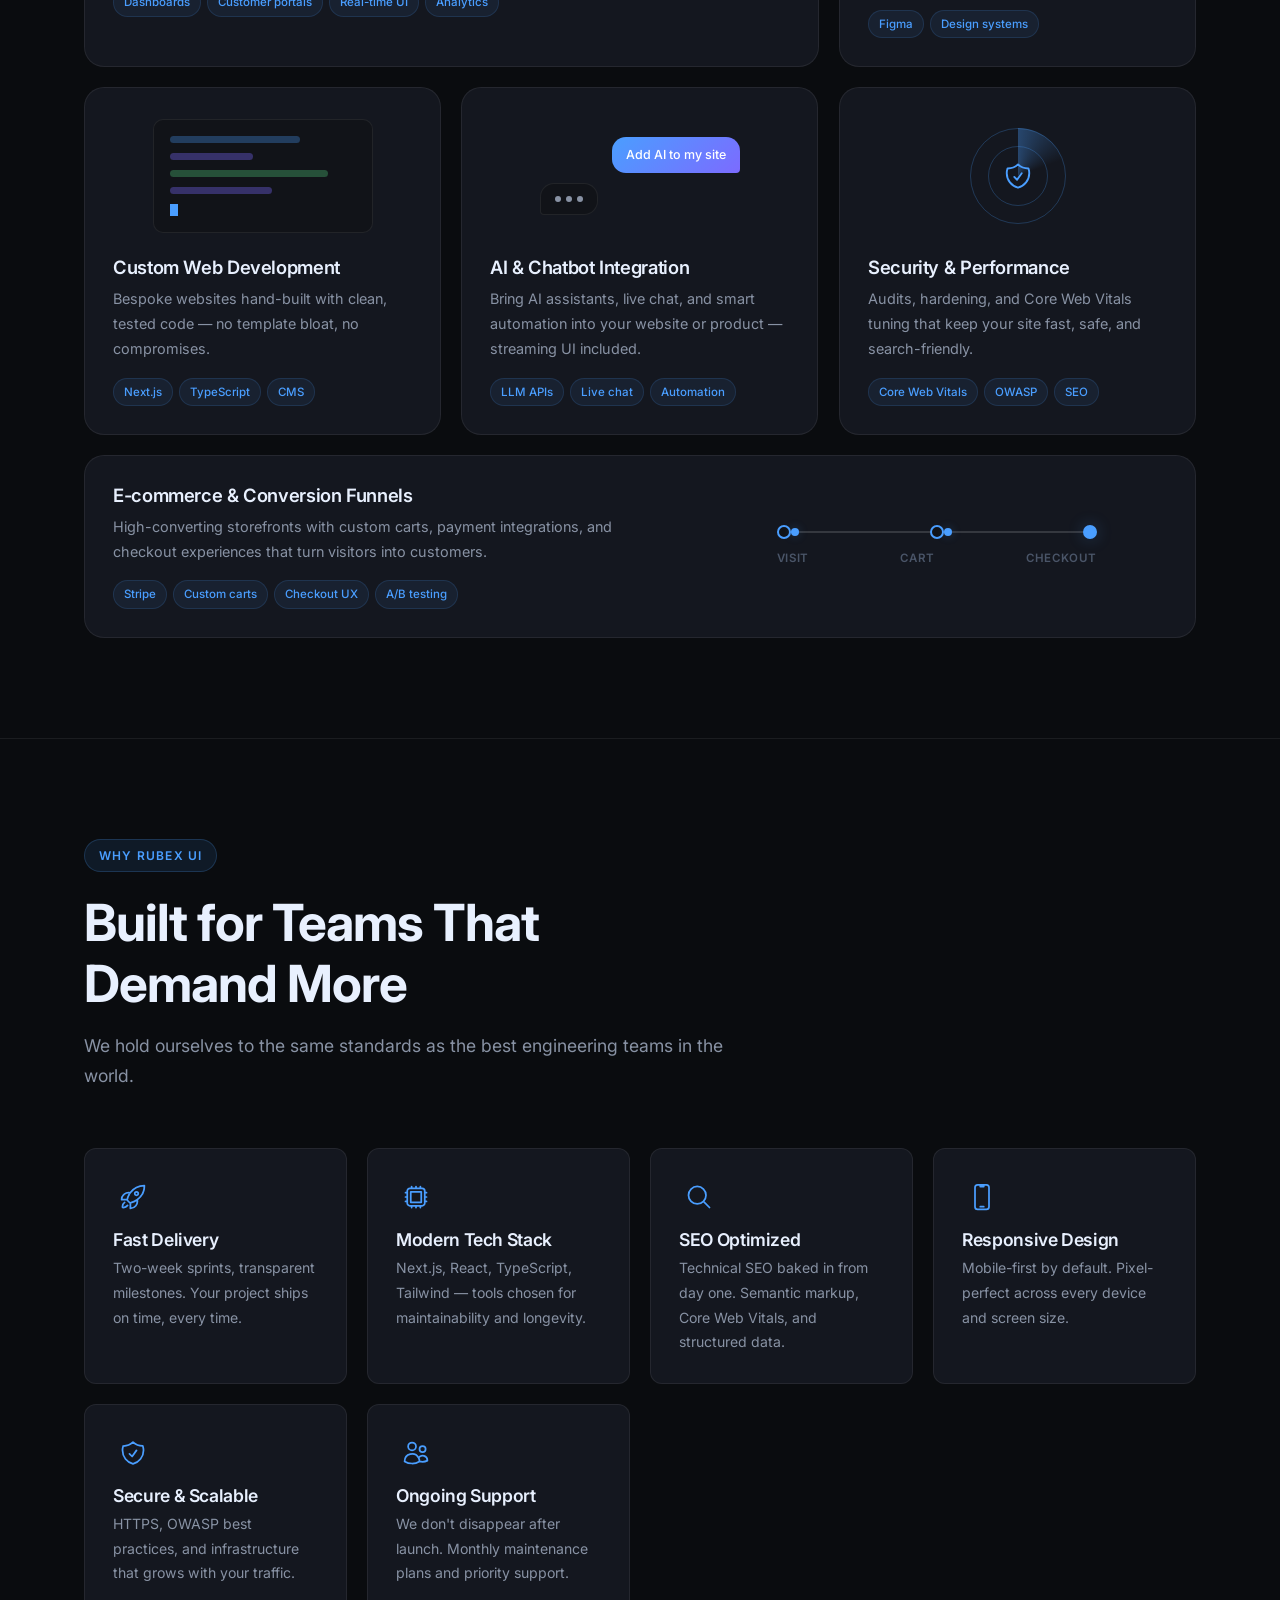
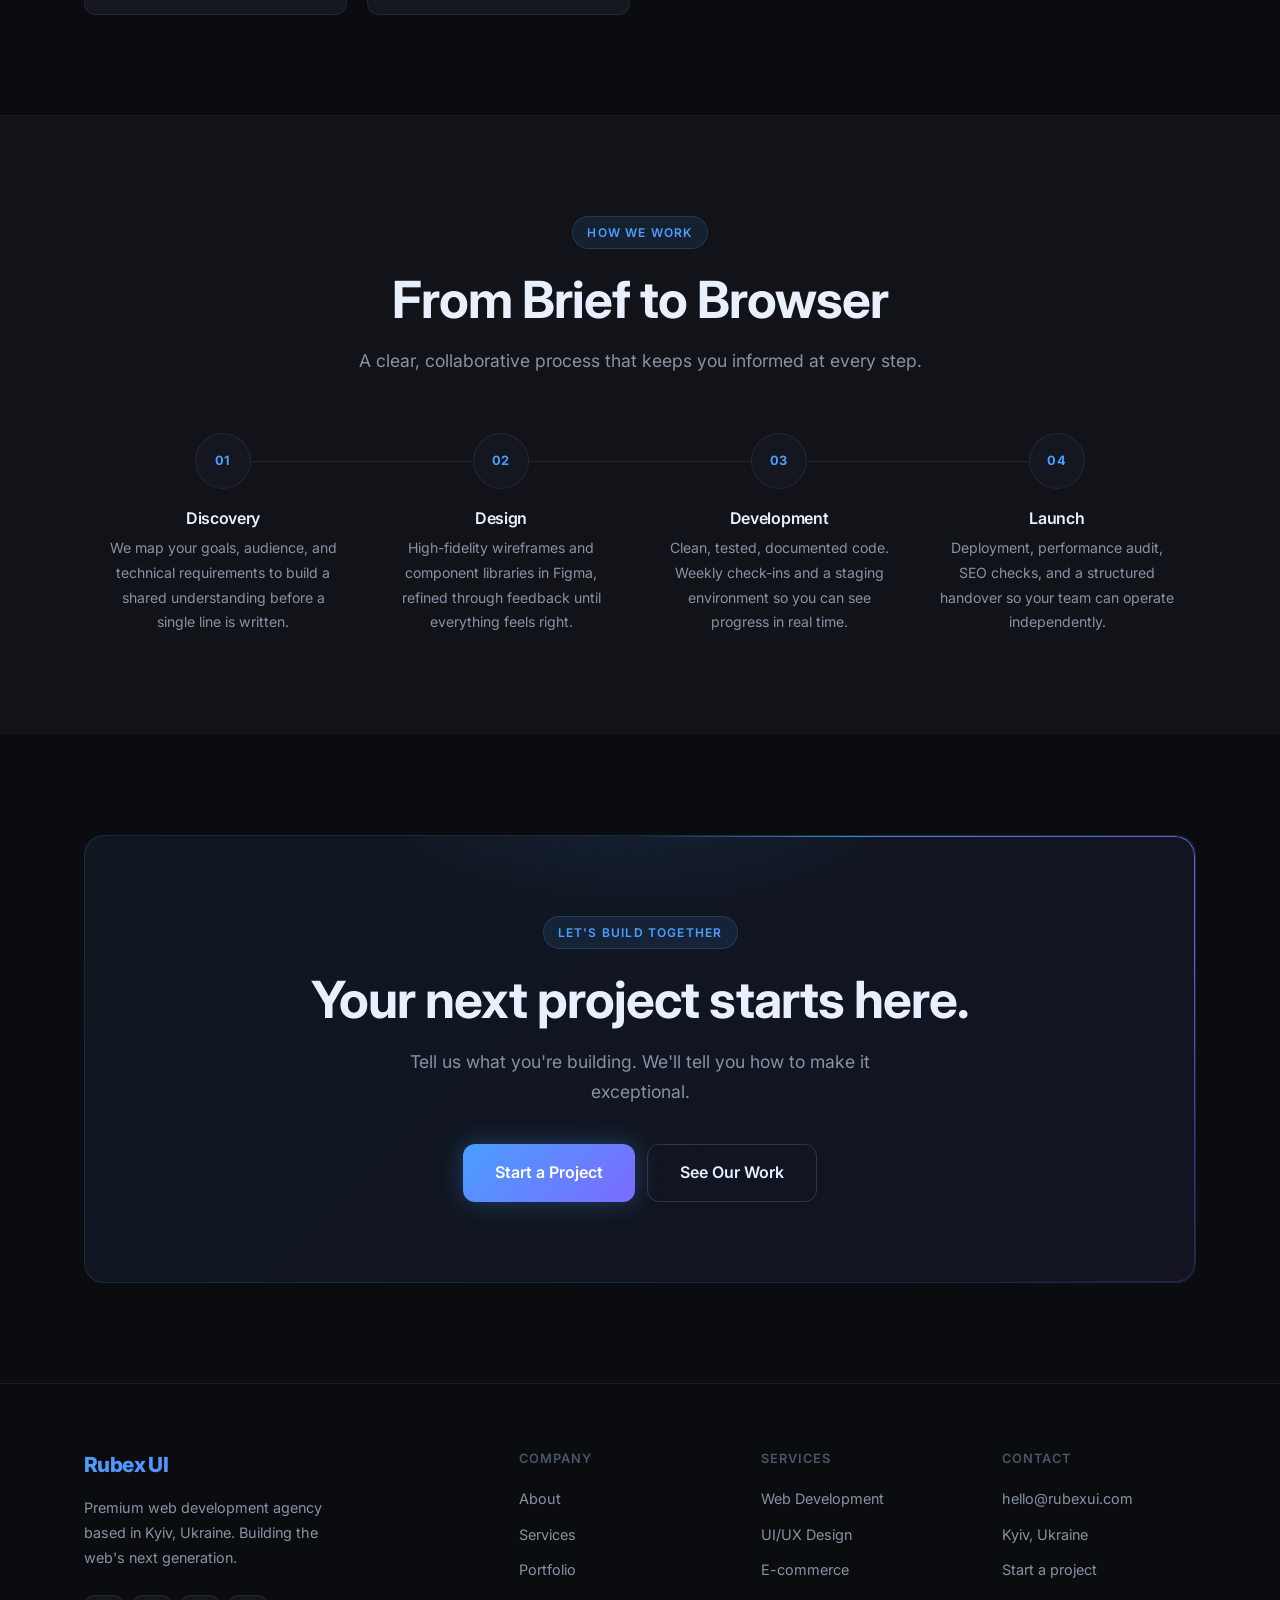
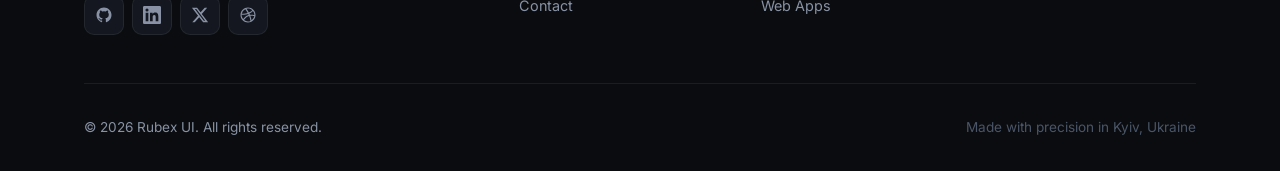
==== commit 50c17fe7: "Refocus homepage on web development agency identity, add reactive layer - Hero copy back to agency p" ====
--- a/index.html
+++ b/index.html
@@ -4,7 +4,7 @@
   <meta charset="UTF-8" />
   <meta name="viewport" content="width=device-width, initial-scale=1.0" />
   <title>Rubex UI — Modern Web Development Agency in Kyiv</title>
-  <meta name="description" content="Rubex UI is a premium web development agency based in Kyiv, Ukraine. We design and build SaaS platforms, micro SaaS products, developer tools, AI chatbot platforms, cybersecurity platforms, and B2B service websites." />
+  <meta name="description" content="Rubex UI is a premium web development agency based in Kyiv, Ukraine. We design and engineer fast, beautiful websites, web applications, and e-commerce experiences that move your business forward." />
   <meta property="og:title" content="Rubex UI — Modern Web Development Agency" />
   <meta property="og:description" content="We build modern, high-performance websites and web applications engineered for growth." />
   <meta property="og:type" content="website" />
@@ -15,6 +15,9 @@
   <link rel="icon" href="data:image/svg+xml,<svg xmlns='http://www.w3.org/2000/svg' viewBox='0 0 32 32'><rect width='32' height='32' rx='8' fill='%234A9EFF'/><path d='M8 10h10a6 6 0 0 1 0 12H8V10z' fill='none' stroke='white' stroke-width='2.5'/><circle cx='22' cy='22' r='3' fill='white'/></svg>" />
 </head>
 <body>
+
+  <div class="scroll-progress" aria-hidden="true"></div>
+  <div class="cursor-glow" aria-hidden="true"></div>
 
   <!-- ── Navigation ── -->
   <nav class="navbar" role="navigation" aria-label="Main navigation">
@@ -59,15 +62,15 @@
       <!-- Floating category chips -->
       <div class="hero-float hero-float-1" aria-hidden="true">
         <svg xmlns="http://www.w3.org/2000/svg" fill="none" viewBox="0 0 24 24" stroke-width="1.5" stroke="currentColor"><path stroke-linecap="round" stroke-linejoin="round" d="M3 13.125C3 12.504 3.504 12 4.125 12h2.25c.621 0 1.125.504 1.125 1.125v6.75C7.5 20.496 6.996 21 6.375 21h-2.25A1.125 1.125 0 0 1 3 19.875v-6.75ZM9.75 8.625c0-.621.504-1.125 1.125-1.125h2.25c.621 0 1.125.504 1.125 1.125v11.25c0 .621-.504 1.125-1.125 1.125h-2.25a1.125 1.125 0 0 1-1.125-1.125V8.625ZM16.5 4.125c0-.621.504-1.125 1.125-1.125h2.25C20.496 3 21 3.504 21 4.125v15.75c0 .621-.504 1.125-1.125 1.125h-2.25a1.125 1.125 0 0 1-1.125-1.125V4.125Z"/></svg>
-        SaaS
+        Web Apps
       </div>
       <div class="hero-float hero-float-2" aria-hidden="true">
-        <svg xmlns="http://www.w3.org/2000/svg" fill="none" viewBox="0 0 24 24" stroke-width="1.5" stroke="currentColor"><path stroke-linecap="round" stroke-linejoin="round" d="M8.625 12a.375.375 0 1 1-.75 0 .375.375 0 0 1 .75 0Zm0 0H8.25m4.125 0a.375.375 0 1 1-.75 0 .375.375 0 0 1 .75 0Zm0 0H12m4.125 0a.375.375 0 1 1-.75 0 .375.375 0 0 1 .75 0Zm0 0h-.375M21 12c0 4.556-4.03 8.25-9 8.25a9.764 9.764 0 0 1-2.555-.337A5.972 5.972 0 0 1 5.41 20.97a5.969 5.969 0 0 1-.474-.065 4.48 4.48 0 0 0 .978-2.025c.09-.457-.133-.901-.467-1.226C3.93 16.178 3 14.189 3 12c0-4.556 4.03-8.25 9-8.25s9 3.694 9 8.25Z"/></svg>
-        AI Chatbots
+        <svg xmlns="http://www.w3.org/2000/svg" fill="none" viewBox="0 0 24 24" stroke-width="1.5" stroke="currentColor"><path stroke-linecap="round" stroke-linejoin="round" d="m16.862 4.487 1.687-1.688a1.875 1.875 0 1 1 2.652 2.652L10.582 16.07a4.5 4.5 0 0 1-1.897 1.13L6 18l.8-2.685a4.5 4.5 0 0 1 1.13-1.897l8.932-8.931Zm0 0L19.5 7.125M18 14v4.75A2.25 2.25 0 0 1 15.75 21H5.25A2.25 2.25 0 0 1 3 18.75V8.25A2.25 2.25 0 0 1 5.25 6H10"/></svg>
+        UI/UX Design
       </div>
       <div class="hero-float hero-float-3" aria-hidden="true">
         <svg xmlns="http://www.w3.org/2000/svg" fill="none" viewBox="0 0 24 24" stroke-width="1.5" stroke="currentColor"><path stroke-linecap="round" stroke-linejoin="round" d="M17.25 6.75 22.5 12l-5.25 5.25m-10.5 0L1.5 12l5.25-5.25m7.5-3-4.5 16.5"/></svg>
-        Dev Tools
+        Clean Code
       </div>
       <div class="hero-float hero-float-4" aria-hidden="true">
         <svg xmlns="http://www.w3.org/2000/svg" fill="none" viewBox="0 0 24 24" stroke-width="1.5" stroke="currentColor"><path stroke-linecap="round" stroke-linejoin="round" d="M9 12.75 11.25 15 15 9.75m-3-7.036A11.959 11.959 0 0 1 3.598 6 11.99 11.99 0 0 0 3 9.749c0 5.592 3.824 10.29 9 11.623 5.176-1.332 9-6.03 9-11.622 0-1.31-.21-2.571-.598-3.751h-.152c-3.196 0-6.1-1.248-8.25-3.285Z"/></svg>
@@ -78,11 +81,11 @@
         <div class="hero-content">
           <div class="hero-badge">Based in Kyiv · Building Worldwide</div>
           <h1>We Design &amp; Build<br />
-            <span class="rotate-wrap"><span class="rotate-word" id="rotateWord">SaaS Platforms</span></span>
+            <span class="rotate-wrap"><span class="rotate-word" id="rotateWord">Websites</span></span>
           </h1>
-          <p>Rubex UI partners with founders and product teams to ship high-performance web products — from micro SaaS MVPs and developer tools to AI chatbot and cybersecurity platforms.</p>
+          <p>Rubex UI is a modern web development agency based in Kyiv. We design and engineer fast, beautiful websites and web applications that move your business forward.</p>
           <div class="hero-actions">
-            <a href="contact.html" class="btn btn-primary btn-lg btn-shine">Get Started
+            <a href="contact.html" class="btn btn-primary btn-lg btn-shine btn-magnetic">Get Started
               <svg xmlns="http://www.w3.org/2000/svg" viewBox="0 0 20 20" fill="currentColor" width="16" height="16"><path fill-rule="evenodd" d="M3 10a.75.75 0 0 1 .75-.75h10.638L10.23 5.29a.75.75 0 1 1 1.04-1.08l5.5 5.25a.75.75 0 0 1 0 1.08l-5.5 5.25a.75.75 0 1 1-1.04-1.08l4.158-3.96H3.75A.75.75 0 0 1 3 10Z" clip-rule="evenodd"/></svg>
             </a>
             <a href="services.html" class="btn btn-secondary btn-lg">View Services</a>
@@ -129,13 +132,13 @@
       </div>
     </section>
 
-    <!-- ── Who We Build For (Bento) ── -->
+    <!-- ── What We Do (Bento) ── -->
     <section class="section industries-section" aria-labelledby="industries-heading">
       <div class="container">
         <div class="section-header centered reveal">
-          <div class="section-tag">Who We Build For</div>
-          <h2 id="industries-heading">Product Engineering for Every Category</h2>
-          <p>Six verticals, one standard: fast, polished, conversion-ready web products tailored to how your market buys.</p>
+          <div class="section-tag">What We Do</div>
+          <h2 id="industries-heading">One Team. Every Discipline.</h2>
+          <p>Design, engineering, and optimization under one roof — every layer of your web presence, crafted with care.</p>
         </div>
         <div class="bento-grid">
 
@@ -150,27 +153,27 @@
               </div>
             </div>
             <div class="bento-body">
-              <h3>SaaS Platforms</h3>
-              <p>Multi-tenant dashboards, subscription billing, onboarding flows, and marketing sites that turn trials into revenue.</p>
-              <div class="bento-tags"><span>Dashboards</span><span>Billing</span><span>Onboarding</span><span>Analytics</span></div>
-            </div>
-          </article>
-
-          <!-- Micro SaaS -->
+              <h3>Web Applications &amp; Dashboards</h3>
+              <p>Full-featured web apps, admin dashboards, and internal platforms — engineered for speed, reliability, and scale.</p>
+              <div class="bento-tags"><span>Dashboards</span><span>Customer portals</span><span>Real-time UI</span><span>Analytics</span></div>
+            </div>
+          </article>
+
+          <!-- UI/UX Design -->
           <article class="bento-card spotlight bento-span-2 reveal reveal-delay-1">
             <div class="bento-visual visual-micro" aria-hidden="true">
               <div class="micro-pulse"><span></span><span></span>
-                <svg xmlns="http://www.w3.org/2000/svg" fill="none" viewBox="0 0 24 24" stroke-width="1.5" stroke="currentColor"><path stroke-linecap="round" stroke-linejoin="round" d="M15.59 14.37a6 6 0 0 1-5.84 7.38v-4.8m5.84-2.58a14.98 14.98 0 0 0 6.16-12.12A14.98 14.98 0 0 0 9.631 8.41m5.96 5.96a14.926 14.926 0 0 1-5.841 2.58m-.119-8.54a6 6 0 0 0-7.381 5.84h4.8m2.581-5.84a14.927 14.927 0 0 0-2.58 5.84m2.699 2.7c-.103.021-.207.041-.311.06a15.09 15.09 0 0 1-2.448-2.448 14.9 14.9 0 0 1 .06-.312m-2.24 2.39a4.493 4.493 0 0 0-1.757 4.306 4.493 4.493 0 0 0 4.306-1.758M16.5 9a1.5 1.5 0 1 1-3 0 1.5 1.5 0 0 1 3 0Z"/></svg>
-              </div>
-            </div>
-            <div class="bento-body">
-              <h3>Micro SaaS</h3>
-              <p>Lean, focused products shipped in weeks — validate the idea, launch, and iterate without burning runway.</p>
-              <div class="bento-tags"><span>MVP in weeks</span><span>Stripe-ready</span></div>
-            </div>
-          </article>
-
-          <!-- Developer Tools / IDE -->
+                <svg xmlns="http://www.w3.org/2000/svg" fill="none" viewBox="0 0 24 24" stroke-width="1.5" stroke="currentColor"><path stroke-linecap="round" stroke-linejoin="round" d="m16.862 4.487 1.687-1.688a1.875 1.875 0 1 1 2.652 2.652L10.582 16.07a4.5 4.5 0 0 1-1.897 1.13L6 18l.8-2.685a4.5 4.5 0 0 1 1.13-1.897l8.932-8.931Zm0 0L19.5 7.125M18 14v4.75A2.25 2.25 0 0 1 15.75 21H5.25A2.25 2.25 0 0 1 3 18.75V8.25A2.25 2.25 0 0 1 5.25 6H10"/></svg>
+              </div>
+            </div>
+            <div class="bento-body">
+              <h3>UI/UX Design</h3>
+              <p>User-centric interfaces designed in Figma and shipped to production — built to look stunning and convert.</p>
+              <div class="bento-tags"><span>Figma</span><span>Design systems</span></div>
+            </div>
+          </article>
+
+          <!-- Custom Web Development -->
           <article class="bento-card spotlight bento-span-2 reveal">
             <div class="bento-visual visual-dev" aria-hidden="true">
               <div class="dev-code">
@@ -182,24 +185,24 @@
               </div>
             </div>
             <div class="bento-body">
-              <h3>Developer Tools &amp; IDEs</h3>
-              <p>Docs, interactive playgrounds, CLIs, and editor experiences with the DX developers actually respect.</p>
-              <div class="bento-tags"><span>DX-first</span><span>Docs</span><span>Playgrounds</span></div>
-            </div>
-          </article>
-
-          <!-- AI / Chatbot -->
+              <h3>Custom Web Development</h3>
+              <p>Bespoke websites hand-built with clean, tested code — no template bloat, no compromises.</p>
+              <div class="bento-tags"><span>Next.js</span><span>TypeScript</span><span>CMS</span></div>
+            </div>
+          </article>
+
+          <!-- AI & Chatbot Integration -->
           <article class="bento-card spotlight bento-span-2 reveal reveal-delay-1">
             <div class="bento-visual visual-ai" aria-hidden="true">
               <div class="ai-chat">
-                <div class="ai-bubble ai-bubble-user">Build me a bot</div>
+                <div class="ai-bubble ai-bubble-user">Add AI to my site</div>
                 <div class="ai-bubble ai-bubble-bot"><span class="ai-dot"></span><span class="ai-dot"></span><span class="ai-dot"></span></div>
               </div>
             </div>
             <div class="bento-body">
-              <h3>AI &amp; Chatbot Platforms</h3>
-              <p>Conversational UIs with streaming responses, RAG-powered assistants, and LLM API integrations done right.</p>
-              <div class="bento-tags"><span>LLM APIs</span><span>Streaming UI</span><span>RAG</span></div>
+              <h3>AI &amp; Chatbot Integration</h3>
+              <p>Bring AI assistants, live chat, and smart automation into your website or product — streaming UI included.</p>
+              <div class="bento-tags"><span>LLM APIs</span><span>Live chat</span><span>Automation</span></div>
             </div>
           </article>
 
@@ -214,18 +217,18 @@
               </div>
             </div>
             <div class="bento-body">
-              <h3>Cybersecurity Platforms</h3>
-              <p>Trust-first product sites and SOC dashboards that communicate credibility to security buyers.</p>
-              <div class="bento-tags"><span>SOC2-ready</span><span>Compliance</span></div>
-            </div>
-          </article>
-
-          <!-- B2B Service (wide) -->
+              <h3>Security &amp; Performance</h3>
+              <p>Audits, hardening, and Core Web Vitals tuning that keep your site fast, safe, and search-friendly.</p>
+              <div class="bento-tags"><span>Core Web Vitals</span><span>OWASP</span><span>SEO</span></div>
+            </div>
+          </article>
+
+          <!-- E-commerce (wide) -->
           <article class="bento-card spotlight bento-span-6 bento-wide reveal">
             <div class="bento-body">
-              <h3>B2B Service Companies</h3>
-              <p>Lead-generating websites with sharp positioning, case studies that close, and CRM-integrated funnels — built for how enterprise buyers evaluate vendors.</p>
-              <div class="bento-tags"><span>Lead generation</span><span>CRM integration</span><span>Case studies</span><span>SEO</span></div>
+              <h3>E-commerce &amp; Conversion Funnels</h3>
+              <p>High-converting storefronts with custom carts, payment integrations, and checkout experiences that turn visitors into customers.</p>
+              <div class="bento-tags"><span>Stripe</span><span>Custom carts</span><span>Checkout UX</span><span>A/B testing</span></div>
             </div>
             <div class="bento-visual visual-b2b" aria-hidden="true">
               <div class="b2b-pipeline">
@@ -235,65 +238,10 @@
                 <span class="pipe-line"><span class="pipe-flow" style="animation-delay:0.6s"></span></span>
                 <span class="pipe-node pipe-node-end"></span>
               </div>
-              <div class="b2b-labels"><span>Visit</span><span>Lead</span><span>Deal</span></div>
-            </div>
-          </article>
-
-        </div>
-      </div>
-    </section>
-
-    <!-- ── Services ── -->
-    <section class="section" aria-labelledby="services-heading">
-      <div class="container">
-        <div class="section-header centered reveal">
-          <div class="section-tag">What We Do</div>
-          <h2 id="services-heading">Crafted for the Modern Web</h2>
-          <p>End-to-end digital solutions built on a modern stack — from concept to deployment and beyond.</p>
-        </div>
-        <div class="services-grid reveal">
-          <div class="service-card">
-            <div class="service-icon" aria-hidden="true">
-              <svg xmlns="http://www.w3.org/2000/svg" fill="none" viewBox="0 0 24 24" stroke-width="1.5" stroke="#4A9EFF"><path stroke-linecap="round" stroke-linejoin="round" d="m6.75 7.5 3 2.25-3 2.25m4.5 0h3m-9 8.25h13.5A2.25 2.25 0 0 0 21 18V6a2.25 2.25 0 0 0-2.25-2.25H5.25A2.25 2.25 0 0 0 3 6v12a2.25 2.25 0 0 0 2.25 2.25Z"/></svg>
-            </div>
-            <h3>Custom Web Development</h3>
-            <p>Bespoke websites built from scratch with clean code, optimized performance, and tailored to your exact requirements.</p>
-          </div>
-          <div class="service-card">
-            <div class="service-icon" aria-hidden="true">
-              <svg xmlns="http://www.w3.org/2000/svg" fill="none" viewBox="0 0 24 24" stroke-width="1.5" stroke="#4A9EFF"><path stroke-linecap="round" stroke-linejoin="round" d="M9.53 16.122a3 3 0 0 0-5.78 1.128 2.25 2.25 0 0 1-2.4 2.245 4.5 4.5 0 0 0 8.4-2.245c0-.399-.078-.78-.22-1.128Zm0 0a15.998 15.998 0 0 0 3.388-1.62m-5.043-.025a15.994 15.994 0 0 1 1.622-3.395m3.42 3.42a15.995 15.995 0 0 0 4.764-4.648l3.876-5.814a1.151 1.151 0 0 0-1.597-1.597L14.146 6.32a15.996 15.996 0 0 0-4.649 4.763m3.42 3.42a6.776 6.776 0 0 0-3.42-3.42"/></svg>
-            </div>
-            <h3>UI/UX Design</h3>
-            <p>User-centric interfaces that balance aesthetic appeal with frictionless usability. Figma to production-ready code.</p>
-          </div>
-          <div class="service-card">
-            <div class="service-icon" aria-hidden="true">
-              <svg xmlns="http://www.w3.org/2000/svg" fill="none" viewBox="0 0 24 24" stroke-width="1.5" stroke="#4A9EFF"><path stroke-linecap="round" stroke-linejoin="round" d="M2.25 3h1.386c.51 0 .955.343 1.087.835l.383 1.437M7.5 14.25a3 3 0 0 0-3 3h15.75m-12.75-3h11.218c1.121-2.3 2.1-4.684 2.924-7.138a60.114 60.114 0 0 0-16.536-1.84M7.5 14.25 5.106 5.272M6 20.25a.75.75 0 1 1-1.5 0 .75.75 0 0 1 1.5 0Zm12.75 0a.75.75 0 1 1-1.5 0 .75.75 0 0 1 1.5 0Z"/></svg>
-            </div>
-            <h3>E-commerce Solutions</h3>
-            <p>High-converting storefronts built for scale. Custom carts, integrations, and checkout experiences that drive revenue.</p>
-          </div>
-          <div class="service-card">
-            <div class="service-icon" aria-hidden="true">
-              <svg xmlns="http://www.w3.org/2000/svg" fill="none" viewBox="0 0 24 24" stroke-width="1.5" stroke="#4A9EFF"><path stroke-linecap="round" stroke-linejoin="round" d="M14.25 9.75 16.5 12l-2.25 2.25m-4.5 0L7.5 12l2.25-2.25M6 20.25h12A2.25 2.25 0 0 0 20.25 18V6A2.25 2.25 0 0 0 18 3.75H6A2.25 2.25 0 0 0 3.75 6v12A2.25 2.25 0 0 0 6 20.25Z"/></svg>
-            </div>
-            <h3>Web Applications</h3>
-            <p>Full-featured SaaS tools, dashboards, and internal platforms engineered for performance and reliability at scale.</p>
-          </div>
-          <div class="service-card">
-            <div class="service-icon" aria-hidden="true">
-              <svg xmlns="http://www.w3.org/2000/svg" fill="none" viewBox="0 0 24 24" stroke-width="1.5" stroke="#4A9EFF"><path stroke-linecap="round" stroke-linejoin="round" d="M13.19 8.688a4.5 4.5 0 0 1 1.242 7.244l-4.5 4.5a4.5 4.5 0 0 1-6.364-6.364l1.757-1.757m13.35-.622 1.757-1.757a4.5 4.5 0 0 0-6.364-6.364l-4.5 4.5a4.5 4.5 0 0 0 1.242 7.244"/></svg>
-            </div>
-            <h3>API Integrations</h3>
-            <p>Seamlessly connect your digital ecosystem — payment processors, CRMs, analytics, and third-party services.</p>
-          </div>
-          <div class="service-card">
-            <div class="service-icon" aria-hidden="true">
-              <svg xmlns="http://www.w3.org/2000/svg" fill="none" viewBox="0 0 24 24" stroke-width="1.5" stroke="#4A9EFF"><path stroke-linecap="round" stroke-linejoin="round" d="M3 13.125C3 12.504 3.504 12 4.125 12h2.25c.621 0 1.125.504 1.125 1.125v6.75C7.5 20.496 6.996 21 6.375 21h-2.25A1.125 1.125 0 0 1 3 19.875v-6.75ZM9.75 8.625c0-.621.504-1.125 1.125-1.125h2.25c.621 0 1.125.504 1.125 1.125v11.25c0 .621-.504 1.125-1.125 1.125h-2.25a1.125 1.125 0 0 1-1.125-1.125V8.625ZM16.5 4.125c0-.621.504-1.125 1.125-1.125h2.25C20.496 3 21 3.504 21 4.125v15.75c0 .621-.504 1.125-1.125 1.125h-2.25a1.125 1.125 0 0 1-1.125-1.125V4.125Z"/></svg>
-            </div>
-            <h3>Performance Optimization</h3>
-            <p>Audit, refactor, and tune existing sites for Core Web Vitals, SEO, and load times that translate to real business results.</p>
-          </div>
+              <div class="b2b-labels"><span>Visit</span><span>Cart</span><span>Checkout</span></div>
+            </div>
+          </article>
+
         </div>
       </div>
     </section>
@@ -398,7 +346,7 @@
           <h2 id="cta-heading">Your next project starts here.</h2>
           <p>Tell us what you're building. We'll tell you how to make it exceptional.</p>
           <div class="cta-actions">
-            <a href="contact.html" class="btn btn-primary btn-lg">Start a Project</a>
+            <a href="contact.html" class="btn btn-primary btn-lg btn-magnetic">Start a Project</a>
             <a href="portfolio.html" class="btn btn-secondary btn-lg">See Our Work</a>
           </div>
         </div>
--- a/assets/css/styles.css
+++ b/assets/css/styles.css
@@ -1828,3 +1828,51 @@
   .micro-pulse > span { opacity: 0.4; transform: scale(1); }
   .pipe-flow { left: 40%; opacity: 1; }
 }
+
+/* Hero headline: slightly tighter cap so the two lines fit the container */
+.hero h1 { font-size: clamp(2.4rem, 5vw, 4rem); }
+
+/* ============================================================
+   REACTIVE LAYER — scroll progress, cursor glow, magnetic
+   ============================================================ */
+
+/* Scroll progress bar */
+.scroll-progress {
+  position: fixed;
+  top: 0;
+  left: 0;
+  height: 2px;
+  width: 0%;
+  background: var(--gradient);
+  box-shadow: 0 0 12px var(--accent-glow);
+  z-index: 1200;
+  pointer-events: none;
+}
+
+/* Cursor-following ambient glow */
+.cursor-glow {
+  position: fixed;
+  top: -200px;
+  left: -200px;
+  width: 400px;
+  height: 400px;
+  border-radius: 50%;
+  background: radial-gradient(circle, rgba(74,158,255,0.06) 0%, transparent 60%);
+  pointer-events: none;
+  z-index: 2;
+  mix-blend-mode: screen;
+  will-change: transform;
+}
+@media (hover: none), (prefers-reduced-motion: reduce) {
+  .cursor-glow { display: none; }
+}
+
+/* Magnetic buttons: smooth return to rest */
+.btn-magnetic {
+  transition: transform 0.25s cubic-bezier(0.22, 1, 0.36, 1),
+              box-shadow var(--transition);
+  will-change: transform;
+}
+
+/* Bento tilt: quicker transform response for smooth mouse tracking */
+.bento-card { will-change: transform; }
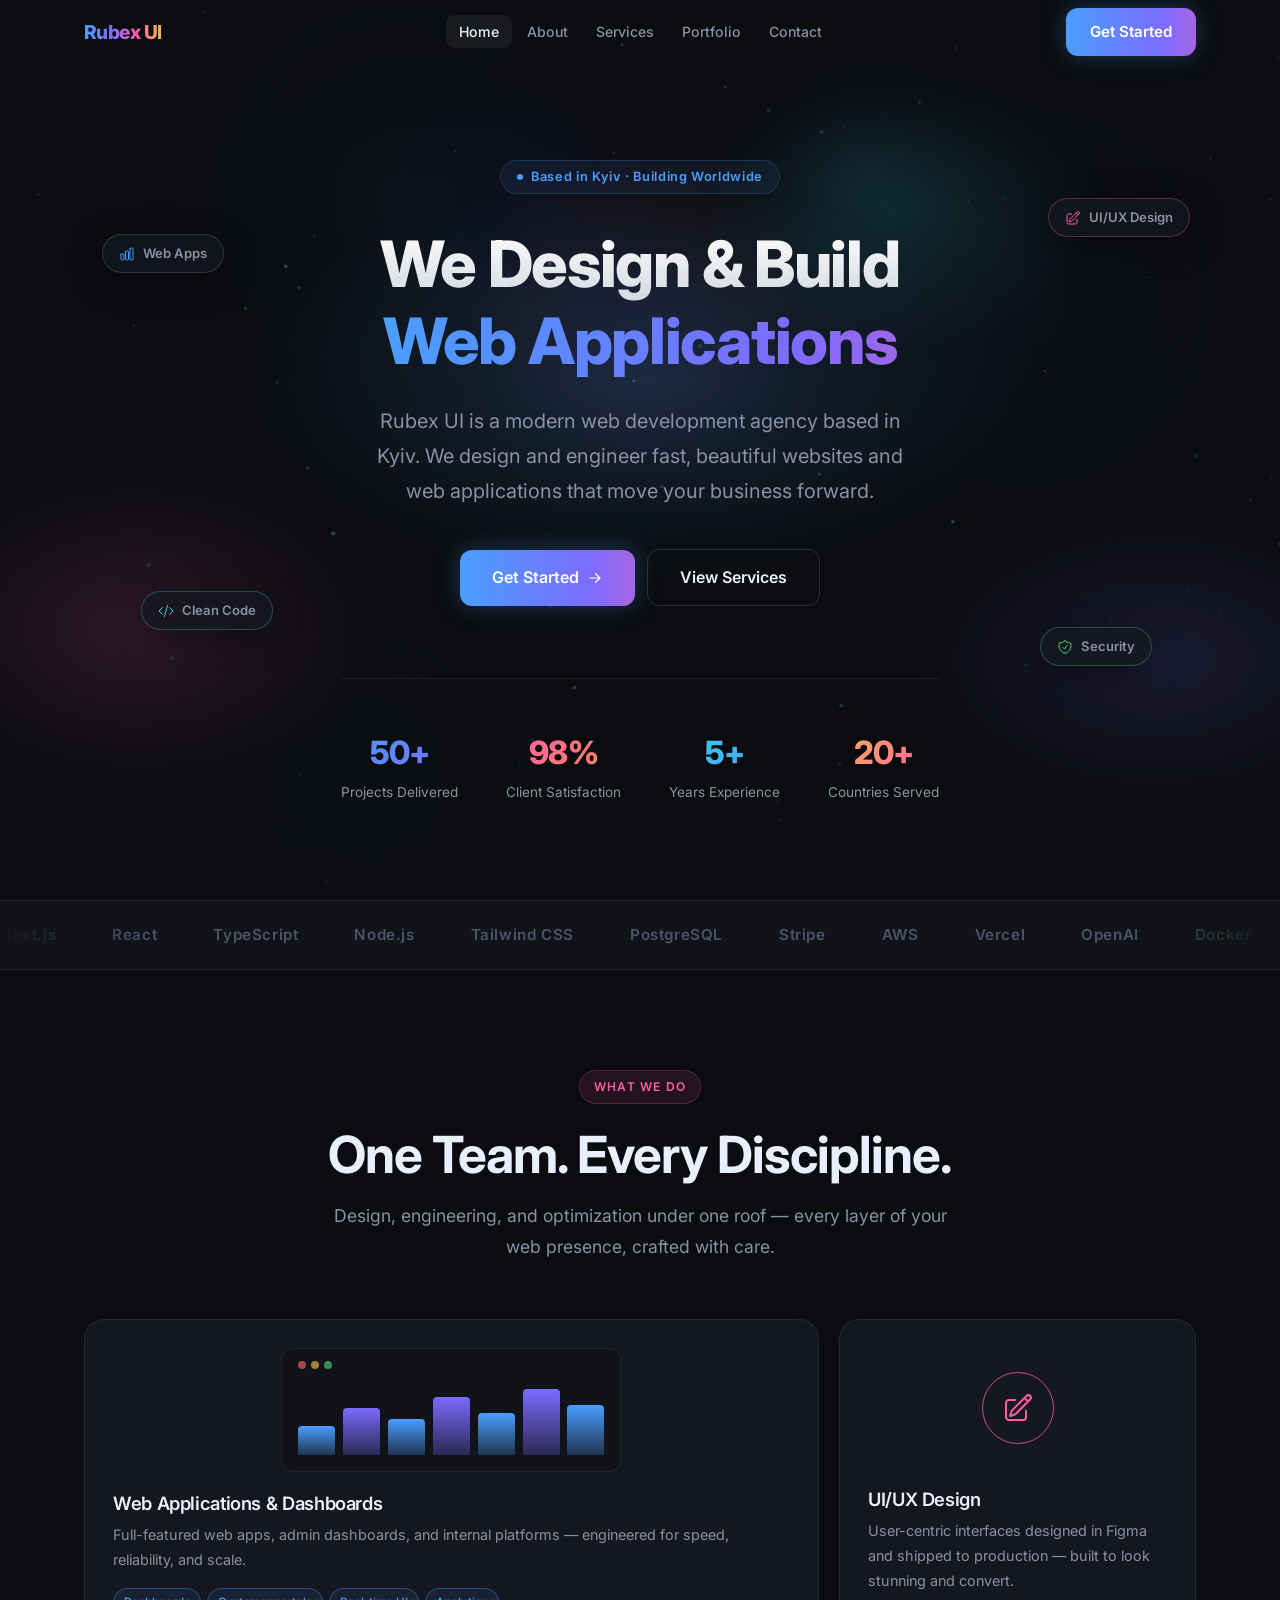
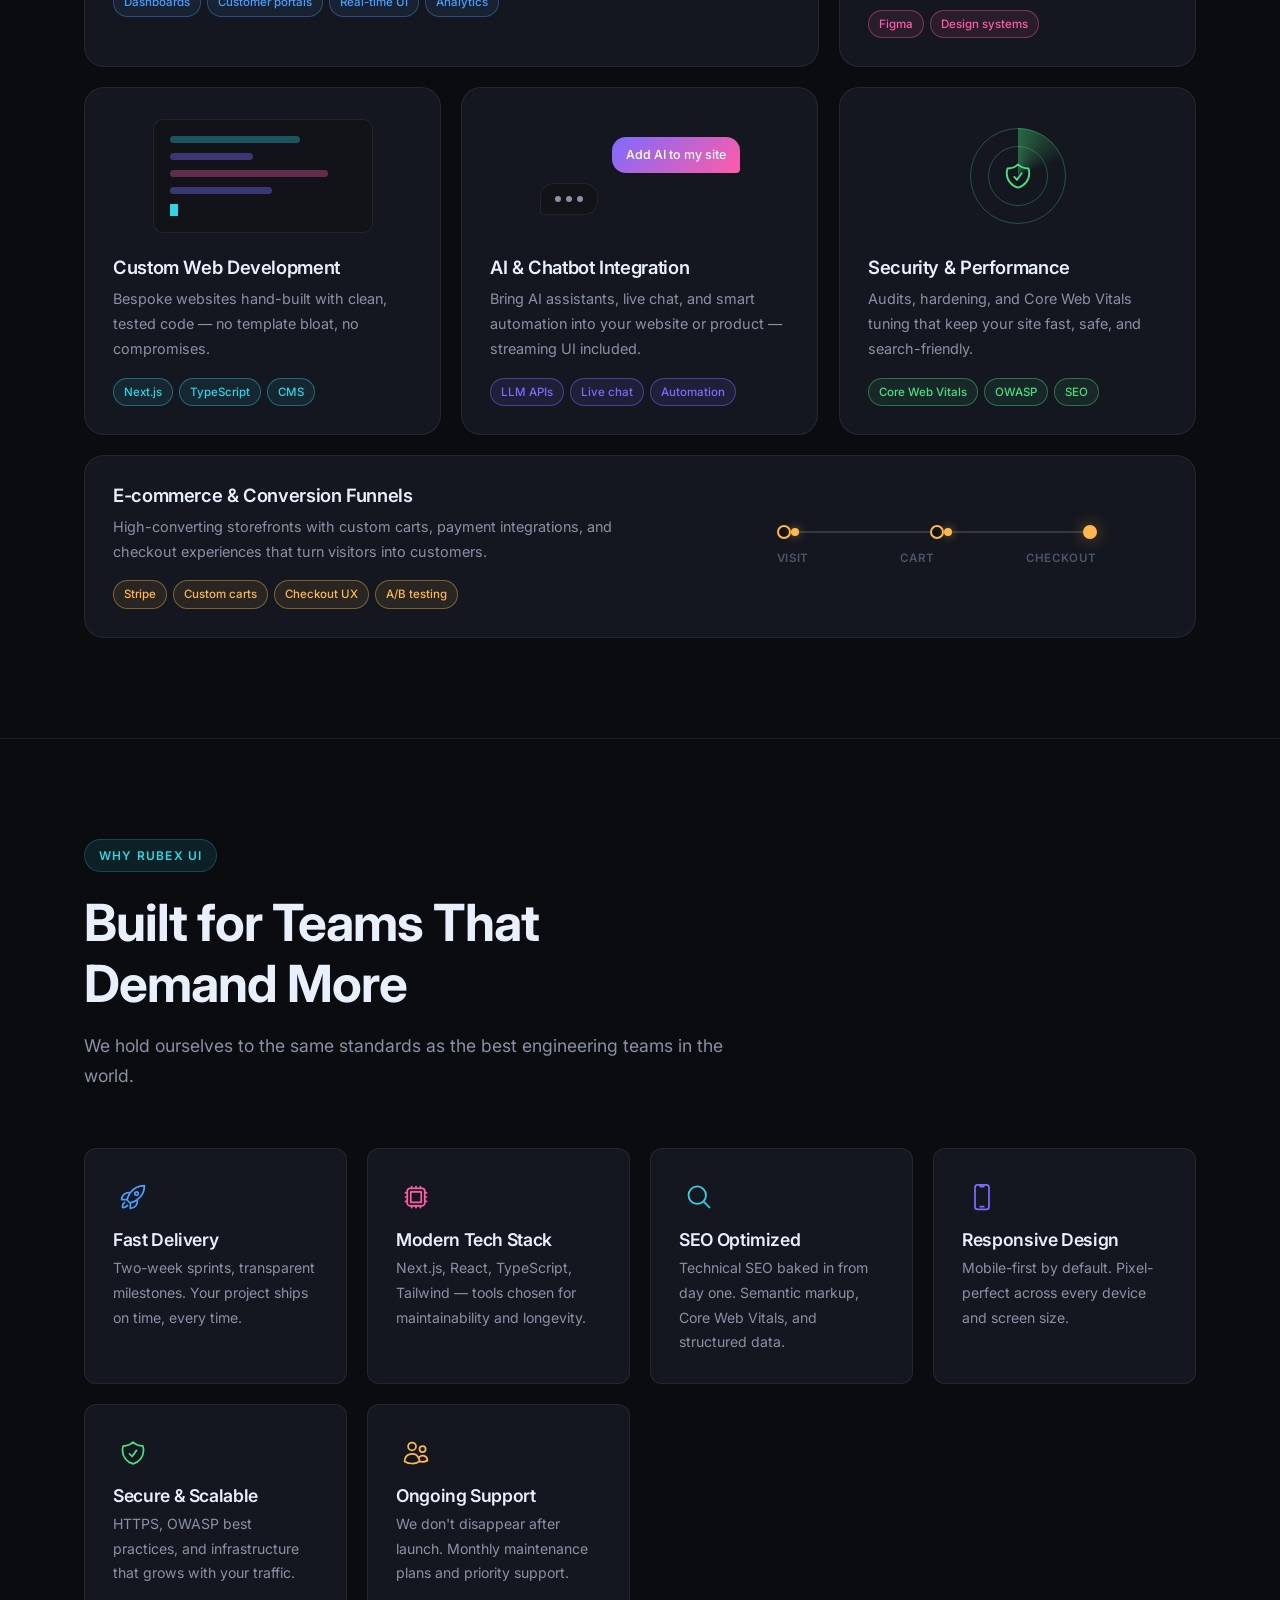
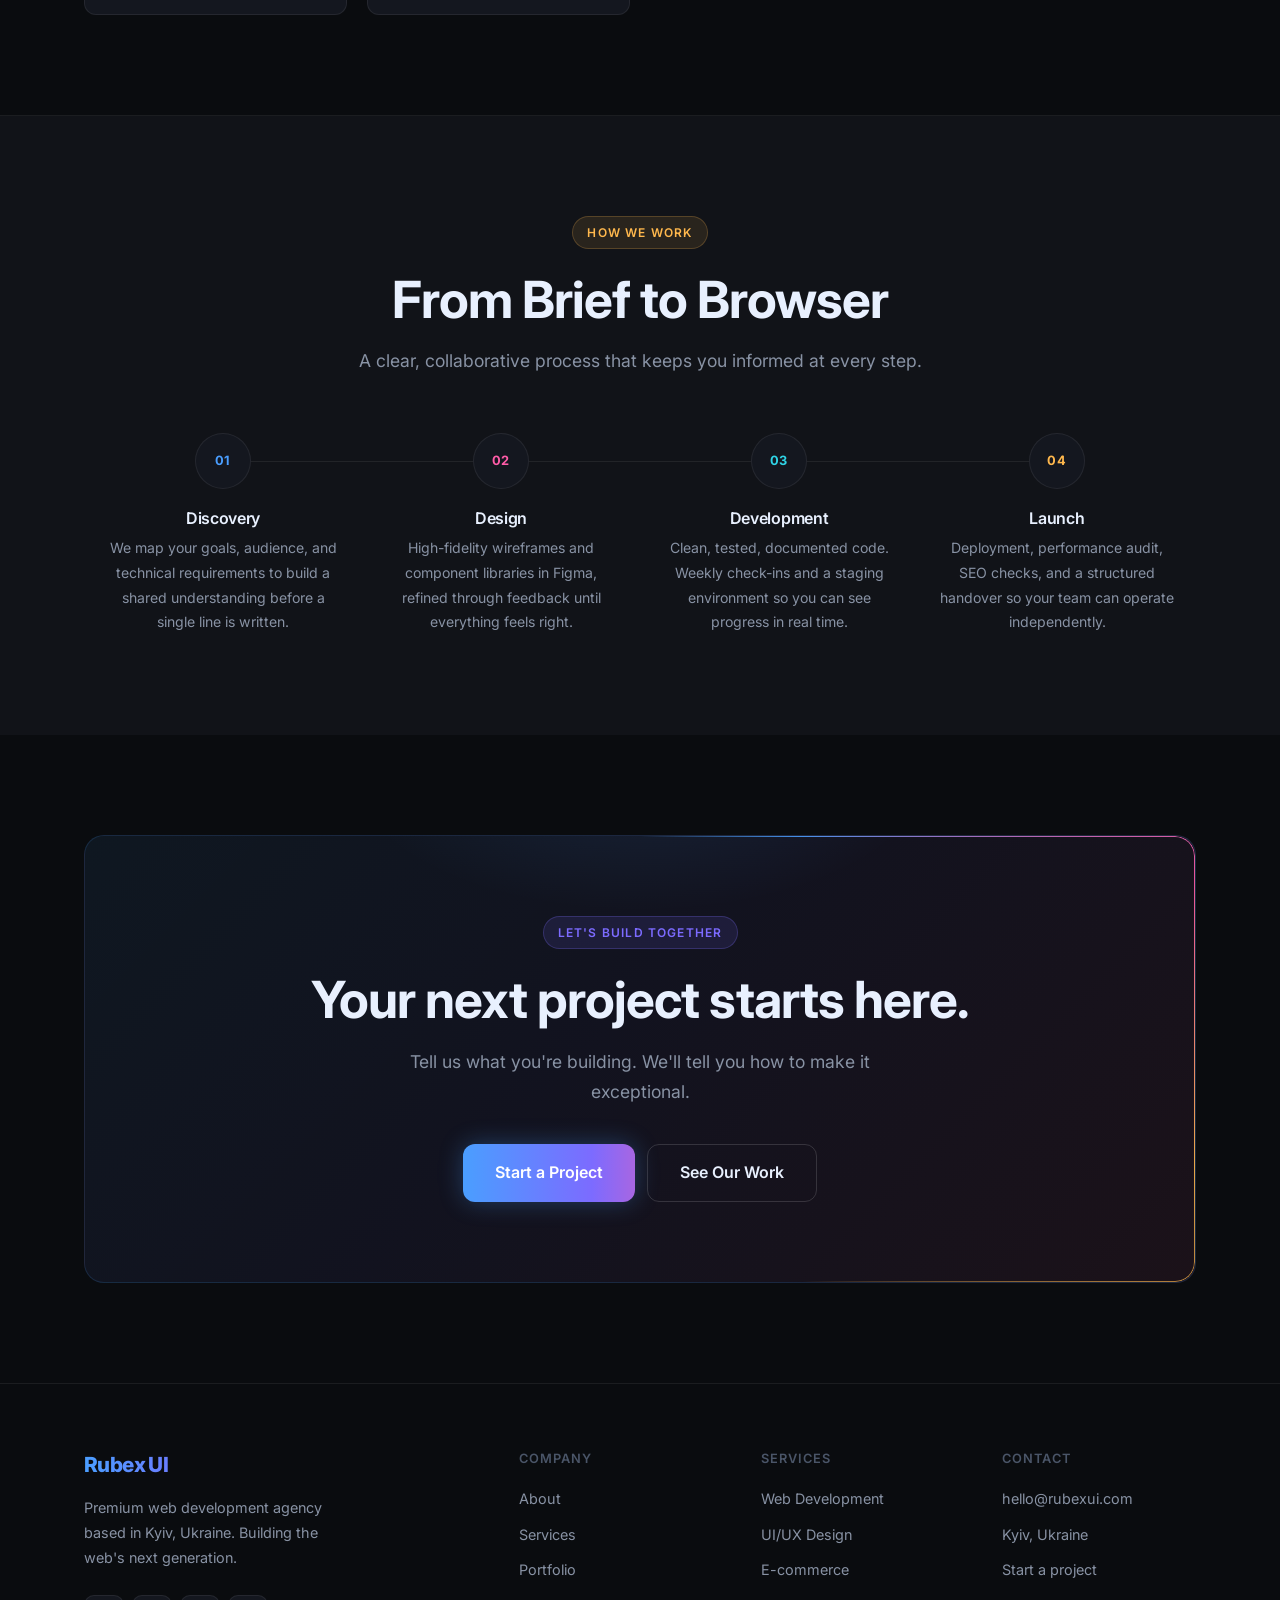
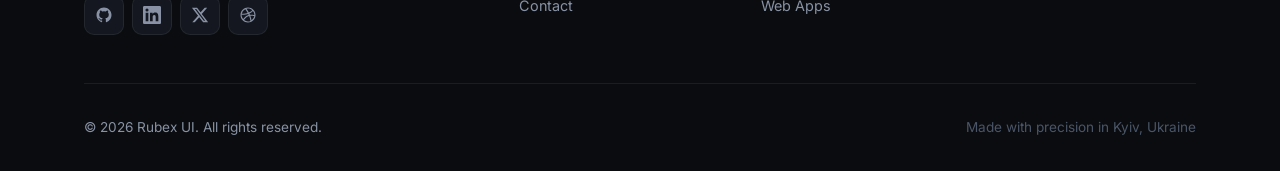
==== commit b75deae7: "Add creative multi-color design system across homepage - New palette tokens: pink, cyan, violet, amb" ====
--- a/index.html
+++ b/index.html
@@ -58,6 +58,8 @@
       <canvas class="hero-canvas" aria-hidden="true"></canvas>
       <div class="hero-glow" aria-hidden="true"></div>
       <div class="hero-glow-2" aria-hidden="true"></div>
+      <div class="hero-glow-3" aria-hidden="true"></div>
+      <div class="hero-glow-4" aria-hidden="true"></div>
 
       <!-- Floating category chips -->
       <div class="hero-float hero-float-1" aria-hidden="true">
@@ -136,7 +138,7 @@
     <section class="section industries-section" aria-labelledby="industries-heading">
       <div class="container">
         <div class="section-header centered reveal">
-          <div class="section-tag">What We Do</div>
+          <div class="section-tag tag-pink">What We Do</div>
           <h2 id="industries-heading">One Team. Every Discipline.</h2>
           <p>Design, engineering, and optimization under one roof — every layer of your web presence, crafted with care.</p>
         </div>
@@ -160,7 +162,7 @@
           </article>
 
           <!-- UI/UX Design -->
-          <article class="bento-card spotlight bento-span-2 reveal reveal-delay-1">
+          <article class="bento-card spotlight accent-pink bento-span-2 reveal reveal-delay-1">
             <div class="bento-visual visual-micro" aria-hidden="true">
               <div class="micro-pulse"><span></span><span></span>
                 <svg xmlns="http://www.w3.org/2000/svg" fill="none" viewBox="0 0 24 24" stroke-width="1.5" stroke="currentColor"><path stroke-linecap="round" stroke-linejoin="round" d="m16.862 4.487 1.687-1.688a1.875 1.875 0 1 1 2.652 2.652L10.582 16.07a4.5 4.5 0 0 1-1.897 1.13L6 18l.8-2.685a4.5 4.5 0 0 1 1.13-1.897l8.932-8.931Zm0 0L19.5 7.125M18 14v4.75A2.25 2.25 0 0 1 15.75 21H5.25A2.25 2.25 0 0 1 3 18.75V8.25A2.25 2.25 0 0 1 5.25 6H10"/></svg>
@@ -174,7 +176,7 @@
           </article>
 
           <!-- Custom Web Development -->
-          <article class="bento-card spotlight bento-span-2 reveal">
+          <article class="bento-card spotlight accent-cyan bento-span-2 reveal">
             <div class="bento-visual visual-dev" aria-hidden="true">
               <div class="dev-code">
                 <span class="code-line" style="--w:70%; --c:1"></span>
@@ -192,7 +194,7 @@
           </article>
 
           <!-- AI & Chatbot Integration -->
-          <article class="bento-card spotlight bento-span-2 reveal reveal-delay-1">
+          <article class="bento-card spotlight accent-violet bento-span-2 reveal reveal-delay-1">
             <div class="bento-visual visual-ai" aria-hidden="true">
               <div class="ai-chat">
                 <div class="ai-bubble ai-bubble-user">Add AI to my site</div>
@@ -207,7 +209,7 @@
           </article>
 
           <!-- Cybersecurity -->
-          <article class="bento-card spotlight bento-span-2 reveal reveal-delay-2">
+          <article class="bento-card spotlight accent-green bento-span-2 reveal reveal-delay-2">
             <div class="bento-visual visual-cyber" aria-hidden="true">
               <div class="cyber-radar">
                 <span class="radar-ring"></span>
@@ -224,7 +226,7 @@
           </article>
 
           <!-- E-commerce (wide) -->
-          <article class="bento-card spotlight bento-span-6 bento-wide reveal">
+          <article class="bento-card spotlight accent-amber bento-span-6 bento-wide reveal">
             <div class="bento-body">
               <h3>E-commerce &amp; Conversion Funnels</h3>
               <p>High-converting storefronts with custom carts, payment integrations, and checkout experiences that turn visitors into customers.</p>
@@ -252,7 +254,7 @@
     <section class="section" aria-labelledby="why-heading">
       <div class="container">
         <div class="section-header reveal">
-          <div class="section-tag">Why Rubex UI</div>
+          <div class="section-tag tag-cyan">Why Rubex UI</div>
           <h2 id="why-heading">Built for Teams That Demand More</h2>
           <p>We hold ourselves to the same standards as the best engineering teams in the world.</p>
         </div>
@@ -309,7 +311,7 @@
     <section class="section process-section" aria-labelledby="process-heading">
       <div class="container">
         <div class="section-header centered reveal">
-          <div class="section-tag">How We Work</div>
+          <div class="section-tag tag-amber">How We Work</div>
           <h2 id="process-heading">From Brief to Browser</h2>
           <p>A clear, collaborative process that keeps you informed at every step.</p>
         </div>
@@ -342,7 +344,7 @@
     <section class="section cta-section" aria-labelledby="cta-heading">
       <div class="container">
         <div class="cta-card cta-glow reveal">
-          <div class="section-tag" style="justify-content:center;">Let's Build Together</div>
+          <div class="section-tag tag-violet" style="justify-content:center;">Let's Build Together</div>
           <h2 id="cta-heading">Your next project starts here.</h2>
           <p>Tell us what you're building. We'll tell you how to make it exceptional.</p>
           <div class="cta-actions">
--- a/assets/css/styles.css
+++ b/assets/css/styles.css
@@ -1876,3 +1876,193 @@
 
 /* Bento tilt: quicker transform response for smooth mouse tracking */
 .bento-card { will-change: transform; }
+
+/* ============================================================
+   CREATIVE COLOR SYSTEM — multi-color pop across the page
+   ============================================================ */
+
+:root {
+  --pink:   #FF5CA8;
+  --cyan:   #2FD4E6;
+  --violet: #7C6BFF;
+  --amber:  #FFB84D;
+  --green:  #4ADE80;
+  --gradient-hot: linear-gradient(90deg, #4A9EFF 0%, #7C6BFF 35%, #FF5CA8 70%, #FFB84D 100%);
+}
+
+/* Brand logo picks up the full creative gradient (nav + footer) */
+.nav-logo {
+  background: var(--gradient-hot);
+  -webkit-background-clip: text;
+  background-clip: text;
+}
+
+/* Primary buttons: slow-flowing multi-color gradient */
+.btn-primary {
+  background: linear-gradient(90deg, #4A9EFF, #7C6BFF, #FF5CA8, #7C6BFF, #4A9EFF);
+  background-size: 300% 100%;
+  animation: gradient-flow 8s linear infinite;
+}
+@keyframes gradient-flow {
+  to { background-position: 300% 0; }
+}
+
+/* Hero rotating word: animated multi-color gradient text */
+.rotate-word {
+  background: linear-gradient(90deg, #4A9EFF, #7C6BFF, #FF5CA8, #FFB84D, #2FD4E6, #4A9EFF);
+  background-size: 400% 100%;
+  -webkit-background-clip: text;
+  background-clip: text;
+  animation: gradient-flow 7s linear infinite;
+}
+
+/* Hero aurora: two extra colorful glows + slow hue drift on all */
+.hero-glow-3 {
+  position: absolute;
+  top: 52%;
+  left: -8%;
+  width: 480px;
+  height: 320px;
+  background: radial-gradient(ellipse, rgba(255,92,168,0.14) 0%, transparent 70%);
+  pointer-events: none;
+  z-index: 1;
+}
+.hero-glow-4 {
+  position: absolute;
+  top: 8%;
+  right: 14%;
+  width: 400px;
+  height: 280px;
+  background: radial-gradient(ellipse, rgba(47,212,230,0.12) 0%, transparent 70%);
+  pointer-events: none;
+  z-index: 1;
+}
+.hero-glow   { animation: hue-drift 14s ease-in-out infinite alternate; }
+.hero-glow-2 { animation: hue-drift 18s ease-in-out infinite alternate-reverse; }
+.hero-glow-3 { animation: hue-drift 16s ease-in-out infinite alternate; }
+.hero-glow-4 { animation: hue-drift 12s ease-in-out infinite alternate-reverse; }
+@keyframes hue-drift {
+  from { filter: hue-rotate(0deg); }
+  to   { filter: hue-rotate(60deg); }
+}
+
+/* Floating chips: each discipline gets its own color */
+.hero-float-2 svg { color: var(--pink); }
+.hero-float-2 { border-color: rgba(255,92,168,0.3); }
+.hero-float-3 svg { color: var(--cyan); }
+.hero-float-3 { border-color: rgba(47,212,230,0.3); }
+.hero-float-4 svg { color: var(--green); }
+.hero-float-4 { border-color: rgba(74,222,128,0.3); }
+
+/* Hero stats: one gradient per stat */
+.hero-stat:nth-child(1) strong { background: linear-gradient(135deg, #4A9EFF, #7C6BFF); -webkit-background-clip: text; background-clip: text; }
+.hero-stat:nth-child(2) strong { background: linear-gradient(135deg, #FF5CA8, #FF8A5C); -webkit-background-clip: text; background-clip: text; }
+.hero-stat:nth-child(3) strong { background: linear-gradient(135deg, #2FD4E6, #4A9EFF); -webkit-background-clip: text; background-clip: text; }
+.hero-stat:nth-child(4) strong { background: linear-gradient(135deg, #FFB84D, #FF5CA8); -webkit-background-clip: text; background-clip: text; }
+
+/* Section tag color variants */
+.section-tag.tag-pink   { color: var(--pink);   background: rgba(255,92,168,0.1);  border-color: rgba(255,92,168,0.22); }
+.section-tag.tag-cyan   { color: var(--cyan);   background: rgba(47,212,230,0.1);  border-color: rgba(47,212,230,0.22); }
+.section-tag.tag-amber  { color: var(--amber);  background: rgba(255,184,77,0.1);  border-color: rgba(255,184,77,0.22); }
+.section-tag.tag-violet { color: var(--violet); background: rgba(124,107,255,0.12); border-color: rgba(124,107,255,0.25); }
+
+/* Marquee: hover colors cycle through the palette */
+.marquee-item:nth-child(4n+2):hover { color: var(--pink); }
+.marquee-item:nth-child(4n+3):hover { color: var(--cyan); }
+.marquee-item:nth-child(4n):hover   { color: var(--amber); }
+
+/* ── Bento accent system ── */
+.bento-card {
+  --ac:        var(--accent);
+  --ac-soft:   rgba(74,158,255,0.09);
+  --ac-border: rgba(74,158,255,0.35);
+}
+.accent-pink   { --ac: var(--pink);   --ac-soft: rgba(255,92,168,0.09);  --ac-border: rgba(255,92,168,0.4); }
+.accent-cyan   { --ac: var(--cyan);   --ac-soft: rgba(47,212,230,0.09);  --ac-border: rgba(47,212,230,0.4); }
+.accent-violet { --ac: var(--violet); --ac-soft: rgba(124,107,255,0.11); --ac-border: rgba(124,107,255,0.45); }
+.accent-green  { --ac: var(--green);  --ac-soft: rgba(74,222,128,0.09);  --ac-border: rgba(74,222,128,0.4); }
+.accent-amber  { --ac: var(--amber);  --ac-soft: rgba(255,184,77,0.09);  --ac-border: rgba(255,184,77,0.4); }
+
+.bento-card:hover { border-color: var(--ac-border); }
+.spotlight::before {
+  background: radial-gradient(480px circle at var(--mx, 50%) var(--my, 50%), var(--ac-soft), transparent 45%);
+}
+.bento-tags span {
+  background: var(--ac-soft);
+  border-color: var(--ac-border);
+  color: var(--ac);
+}
+
+/* Gradient hairline sweeps in along the top on hover */
+.bento-card::after {
+  content: '';
+  position: absolute;
+  top: 0; left: 0; right: 0;
+  height: 2px;
+  background: linear-gradient(90deg, transparent, var(--ac), transparent);
+  opacity: 0;
+  transition: opacity 0.35s ease;
+  pointer-events: none;
+}
+.bento-card:hover::after { opacity: 1; }
+
+/* Recolor the card visuals to match their accents */
+.accent-pink .micro-pulse { color: var(--pink); }
+.accent-pink .micro-pulse > span { border-color: rgba(255,92,168,0.45); }
+
+.accent-cyan .code-caret { background: var(--cyan); }
+.accent-cyan .code-line { background: rgba(47,212,230,0.35); }
+.accent-cyan .code-line[style*="--c:2"] { background: rgba(124,107,255,0.4); }
+.accent-cyan .code-line[style*="--c:3"] { background: rgba(255,92,168,0.35); }
+
+.accent-violet .ai-bubble-user { background: linear-gradient(135deg, var(--violet), var(--pink)); }
+
+.accent-green .cyber-radar { color: var(--green); }
+.accent-green .radar-ring { border-color: rgba(74,222,128,0.3); }
+.accent-green .radar-sweep { background: conic-gradient(from 0deg, rgba(74,222,128,0.4), transparent 70deg); }
+
+.accent-amber .pipe-node { border-color: var(--amber); }
+.accent-amber .pipe-node-end { background: var(--amber); box-shadow: 0 0 16px rgba(255,184,77,0.45); }
+.accent-amber .pipe-flow { background: var(--amber); box-shadow: 0 0 10px rgba(255,184,77,0.55); }
+
+/* ── Why cards: colorful icons ── */
+.why-card:nth-child(2) .why-icon { color: var(--pink); }
+.why-card:nth-child(3) .why-icon { color: var(--cyan); }
+.why-card:nth-child(4) .why-icon { color: var(--violet); }
+.why-card:nth-child(5) .why-icon { color: var(--green); }
+.why-card:nth-child(6) .why-icon { color: var(--amber); }
+
+/* ── Process steps: each number its own color ── */
+.process-step:nth-child(2) .step-num { color: var(--pink); }
+.process-step:nth-child(2):hover .step-num { background: var(--pink); border-color: var(--pink); color: #fff; box-shadow: 0 0 24px rgba(255,92,168,0.35); }
+.process-step:nth-child(3) .step-num { color: var(--cyan); }
+.process-step:nth-child(3):hover .step-num { background: var(--cyan); border-color: var(--cyan); color: #0A0C0F; box-shadow: 0 0 24px rgba(47,212,230,0.35); }
+.process-step:nth-child(4) .step-num { color: var(--amber); }
+.process-step:nth-child(4):hover .step-num { background: var(--amber); border-color: var(--amber); color: #0A0C0F; box-shadow: 0 0 24px rgba(255,184,77,0.35); }
+
+/* ── CTA: richer multi-color border + tinted card ── */
+.cta-card {
+  background: linear-gradient(135deg, rgba(74,158,255,0.08) 0%, rgba(124,107,255,0.07) 45%, rgba(255,92,168,0.07) 100%);
+}
+.cta-glow::after {
+  background: conic-gradient(from var(--cta-angle),
+    transparent 0%,
+    rgba(74,158,255,0.9) 10%,
+    rgba(255,92,168,0.9) 20%,
+    rgba(255,184,77,0.9) 28%,
+    transparent 40%);
+}
+
+/* Cursor glow: subtle two-tone tint */
+.cursor-glow {
+  background: radial-gradient(circle, rgba(124,107,255,0.06) 0%, rgba(255,92,168,0.03) 35%, transparent 60%);
+}
+
+/* Reduced motion: freeze the new gradient/hue animation */
+@media (prefers-reduced-motion: reduce) {
+  .btn-primary,
+  .rotate-word,
+  .hero-glow, .hero-glow-2, .hero-glow-3, .hero-glow-4 {
+    animation: none !important;
+  }
+}
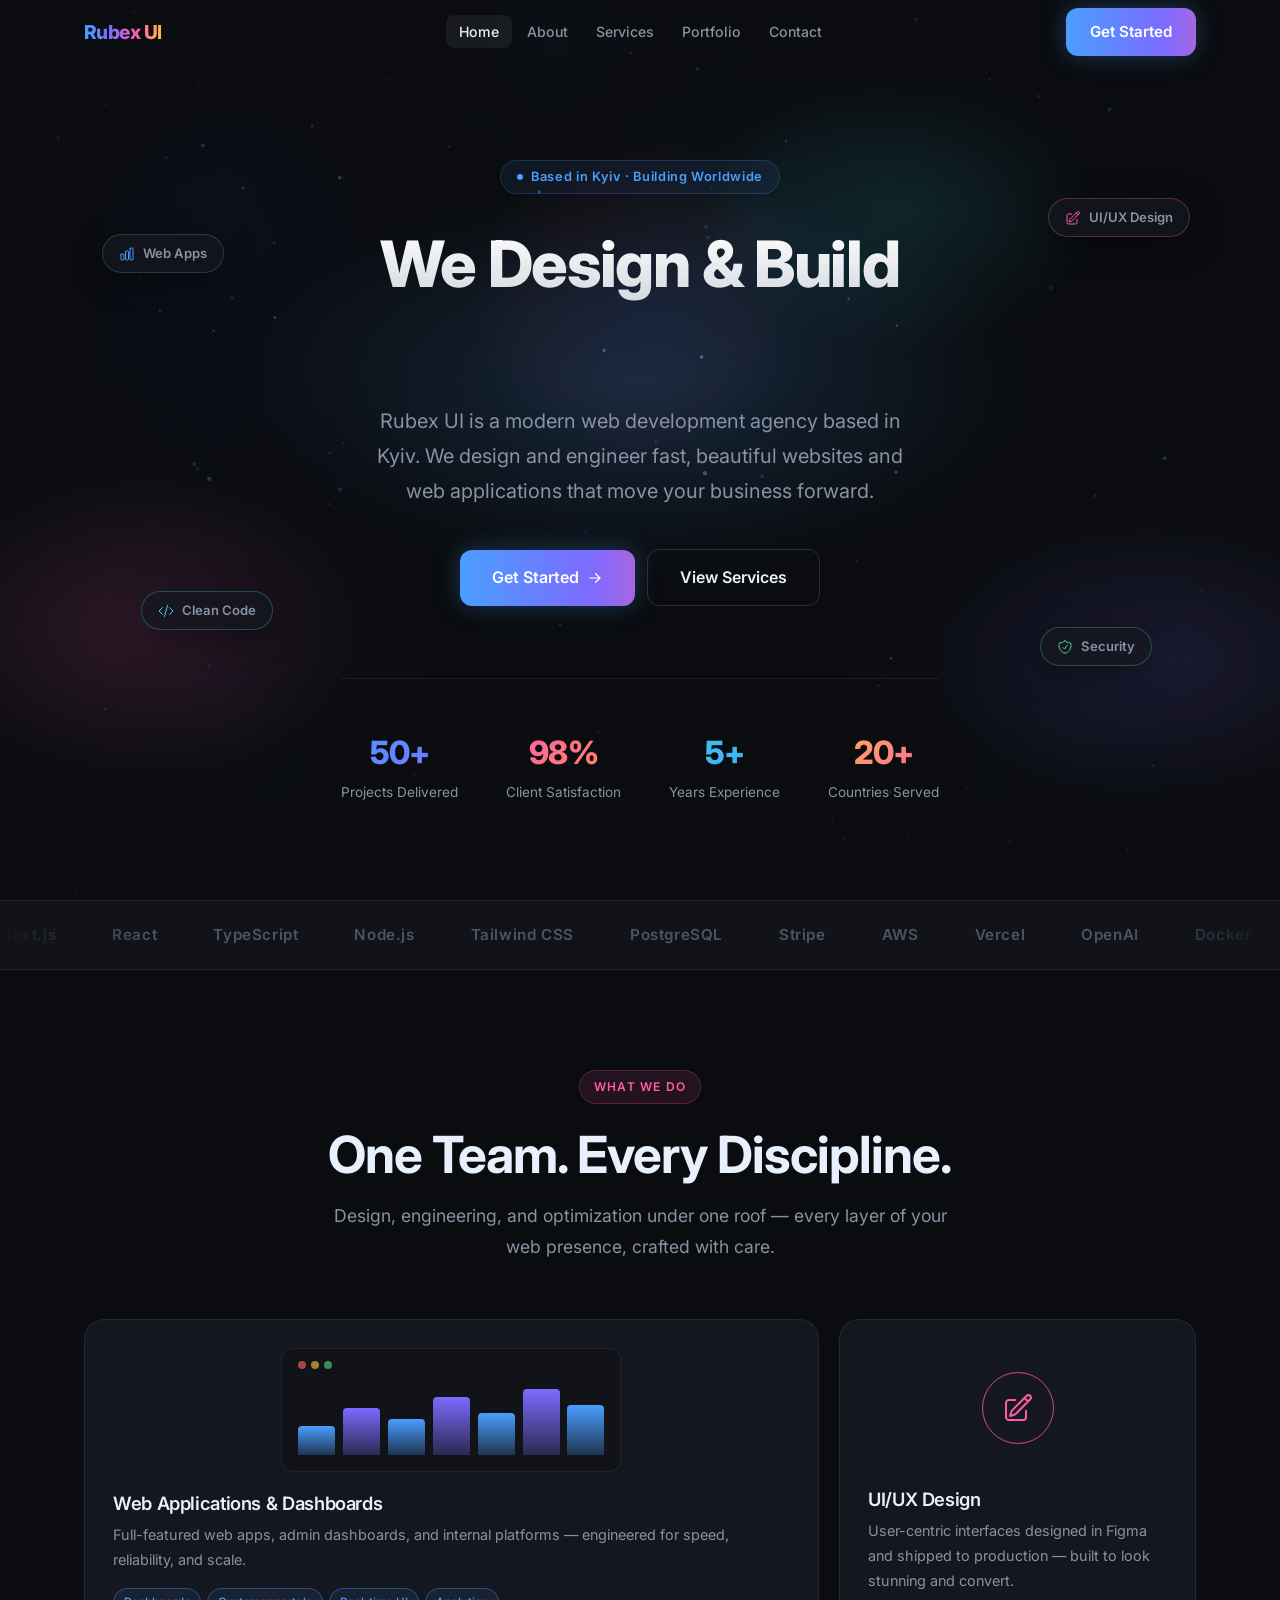
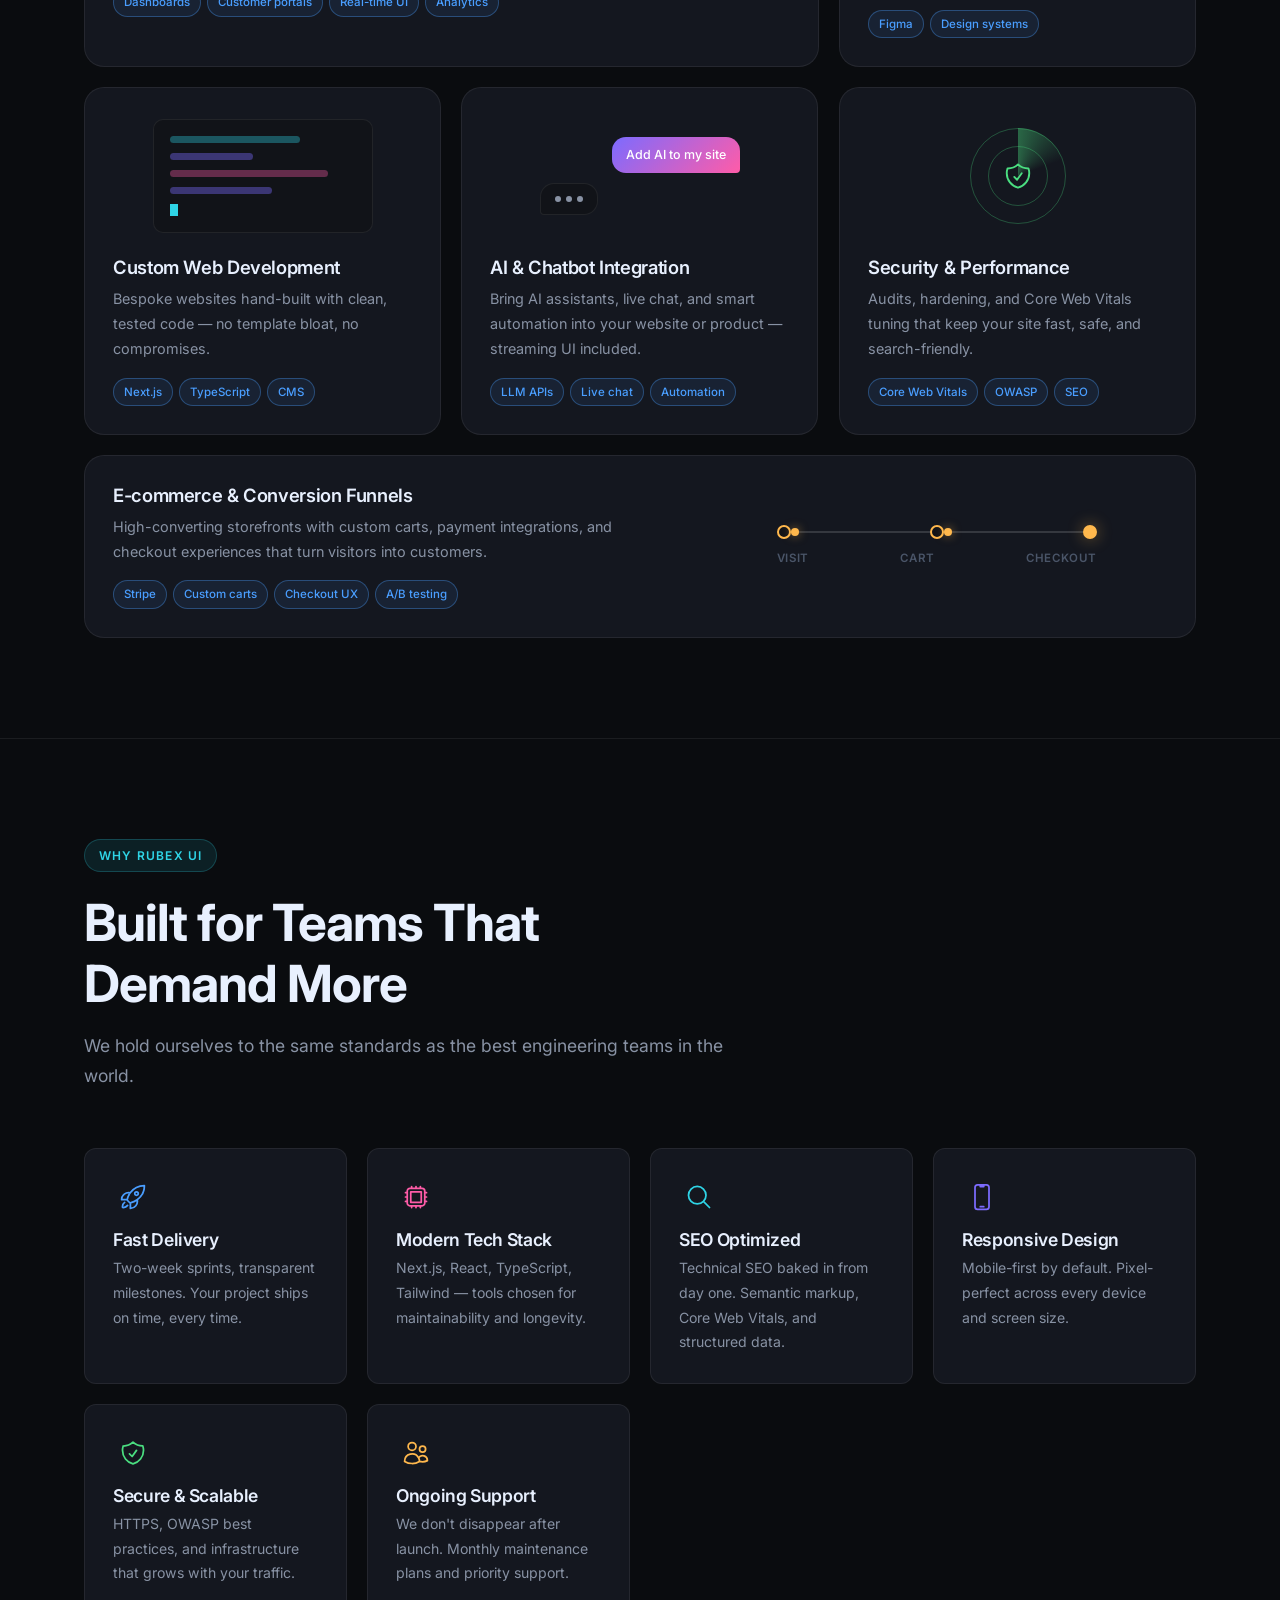
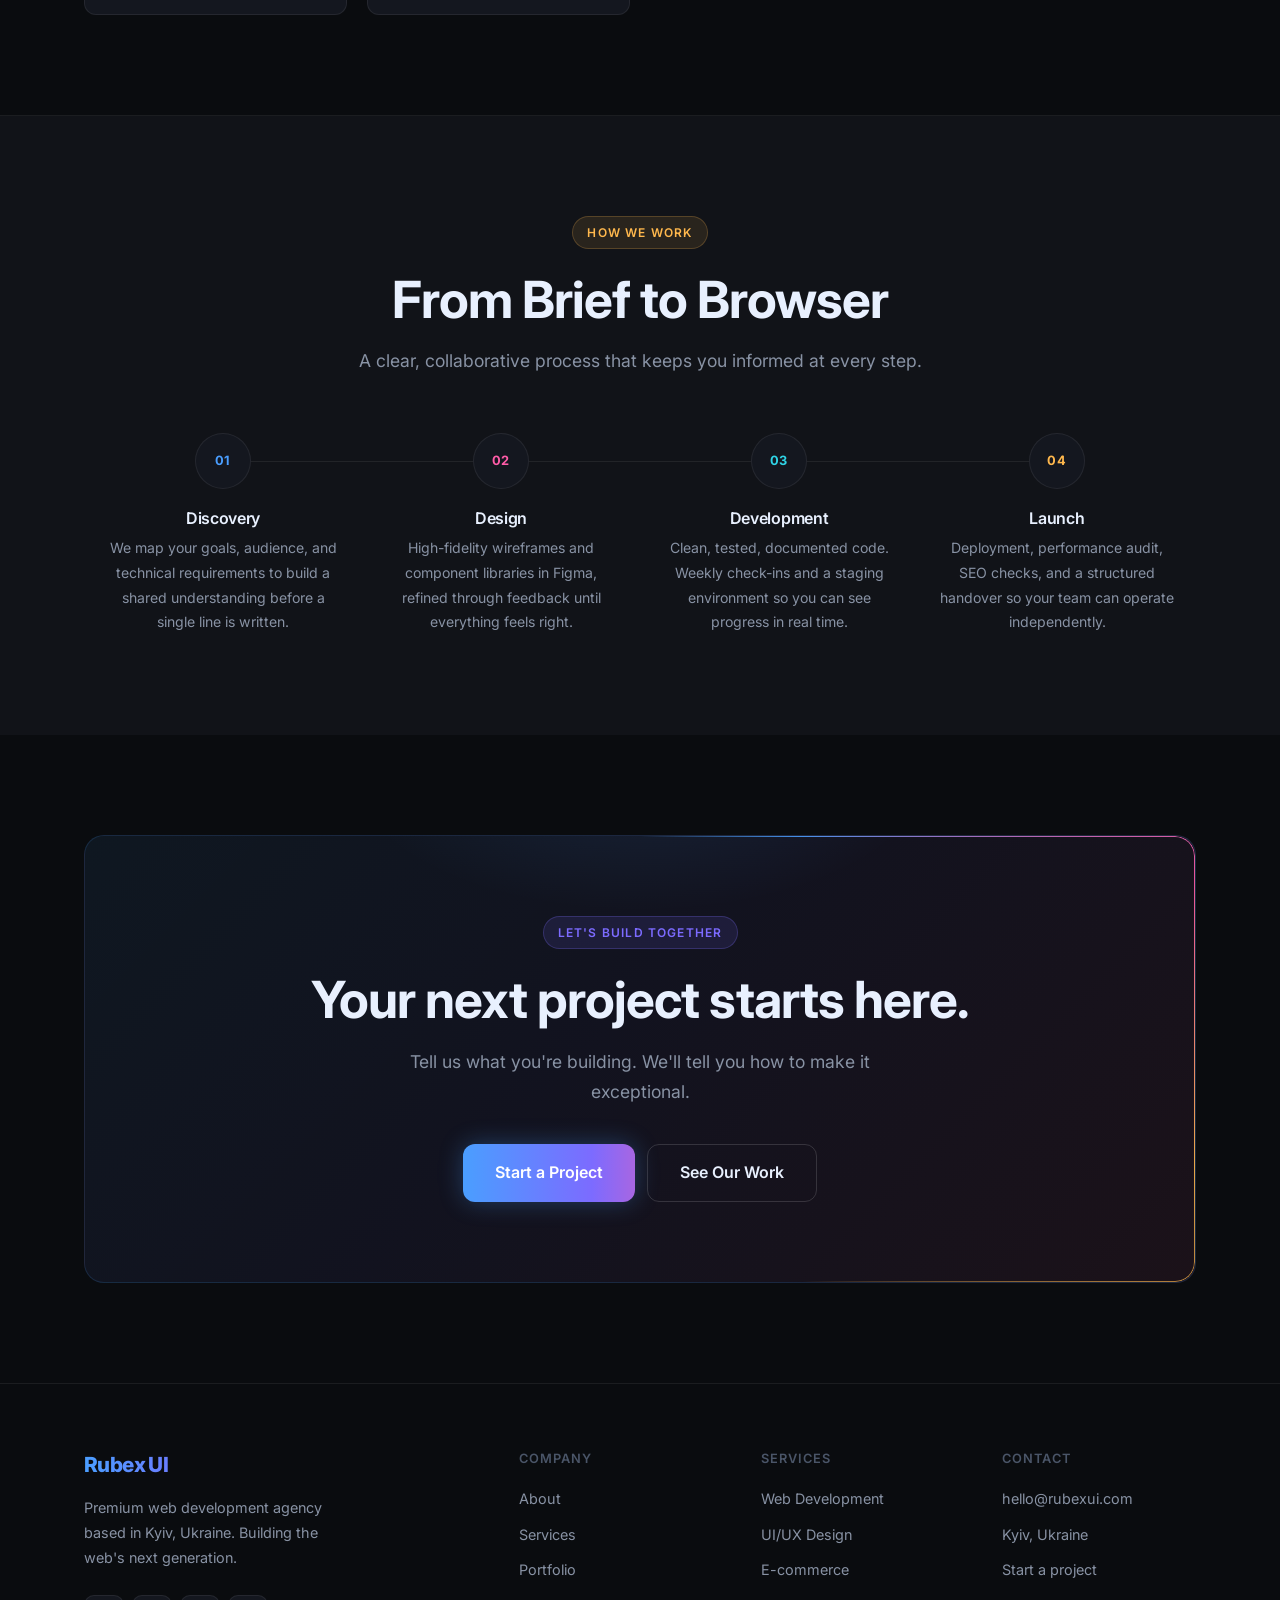
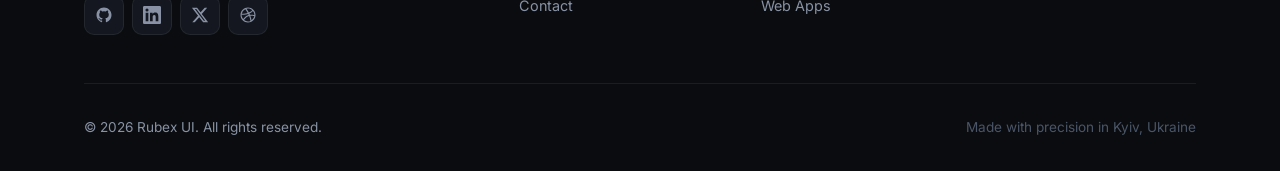
==== commit e0705e06: "Fix sitemap and canonical URLs to use live domain rubexs.com Search Console rejected all sitemap URL" ====
--- a/index.html
+++ b/index.html
@@ -8,9 +8,9 @@
   <meta property="og:title" content="Rubex UI — Modern Web Development Agency" />
   <meta property="og:description" content="We build modern, high-performance websites and web applications engineered for growth." />
   <meta property="og:type" content="website" />
-  <meta property="og:url" content="https://rubexui.com/" />
+  <meta property="og:url" content="https://rubexs.com/" />
   <meta name="twitter:card" content="summary_large_image" />
-  <link rel="canonical" href="https://rubexui.com/" />
+  <link rel="canonical" href="https://rubexs.com/" />
   <link rel="stylesheet" href="assets/css/styles.css" />
   <link rel="icon" href="data:image/svg+xml,<svg xmlns='http://www.w3.org/2000/svg' viewBox='0 0 32 32'><rect width='32' height='32' rx='8' fill='%234A9EFF'/><path d='M8 10h10a6 6 0 0 1 0 12H8V10z' fill='none' stroke='white' stroke-width='2.5'/><circle cx='22' cy='22' r='3' fill='white'/></svg>" />
 </head>
--- a/assets/css/styles.css
+++ b/assets/css/styles.css
@@ -2066,3 +2066,94 @@
     animation: none !important;
   }
 }
+
+/* ============================================================
+   SITE-WIDE CREATIVE ROLLOUT — inner pages
+   ============================================================ */
+
+/* Green section tag (completes the set) */
+.section-tag.tag-green { color: var(--green); background: rgba(74,222,128,0.1); border-color: rgba(74,222,128,0.22); }
+
+/* Spotlight works on any card, not just bento */
+.spotlight {
+  position: relative;
+  overflow: hidden;
+  --ac:        var(--accent);
+  --ac-soft:   rgba(74,158,255,0.09);
+  --ac-border: rgba(74,158,255,0.35);
+}
+
+/* Inner page heroes: aurora treatment */
+.page-hero::before { animation: hue-drift 14s ease-in-out infinite alternate; }
+.page-hero::after {
+  content: '';
+  position: absolute;
+  top: 15%;
+  right: 8%;
+  width: 420px;
+  height: 260px;
+  background: radial-gradient(ellipse, rgba(255,92,168,0.1) 0%, transparent 70%);
+  pointer-events: none;
+  animation: hue-drift 18s ease-in-out infinite alternate-reverse;
+}
+
+/* About: value card icons cycle the palette */
+.value-card:nth-child(2) .icon { color: var(--pink); }
+.value-card:nth-child(3) .icon { color: var(--cyan); }
+.value-card:nth-child(4) .icon { color: var(--violet); }
+.value-card:nth-child(5) .icon { color: var(--green); }
+.value-card:nth-child(6) .icon { color: var(--amber); }
+
+/* About: team avatars + role labels get individual gradients */
+.team-card:nth-child(2) .team-avatar { background: linear-gradient(135deg, var(--pink), var(--amber)); }
+.team-card:nth-child(2) span { color: var(--pink); }
+.team-card:nth-child(3) .team-avatar { background: linear-gradient(135deg, var(--cyan), var(--accent)); }
+.team-card:nth-child(3) span { color: var(--cyan); }
+.team-card:nth-child(4) .team-avatar { background: linear-gradient(135deg, var(--amber), var(--pink)); }
+.team-card:nth-child(4) span { color: var(--amber); }
+
+/* About: Kyiv fact icons */
+.kyiv-fact:nth-child(2) .icon { color: var(--pink); }
+.kyiv-fact:nth-child(3) .icon { color: var(--cyan); }
+
+/* Services: each service block owns a color (checkmarks + price) */
+.service-detail:nth-child(2) .service-feature::before,
+.service-detail:nth-child(2) .pricing-price { color: var(--pink); }
+.service-detail:nth-child(3) .service-feature::before,
+.service-detail:nth-child(3) .pricing-price { color: var(--cyan); }
+.service-detail:nth-child(4) .service-feature::before,
+.service-detail:nth-child(4) .pricing-price { color: var(--violet); }
+.service-detail:nth-child(5) .service-feature::before,
+.service-detail:nth-child(5) .pricing-price { color: var(--amber); }
+.service-detail:nth-child(6) .service-feature::before,
+.service-detail:nth-child(6) .pricing-price { color: var(--green); }
+
+/* Portfolio: tech tags cycle colors */
+.tech-tags .tech-tag:nth-child(3n+2) {
+  background: rgba(255,92,168,0.08);
+  border-color: rgba(255,92,168,0.18);
+  color: var(--pink);
+}
+.tech-tags .tech-tag:nth-child(3n) {
+  background: rgba(47,212,230,0.08);
+  border-color: rgba(47,212,230,0.18);
+  color: var(--cyan);
+}
+
+/* Portfolio: filter buttons tint on hover */
+.filter-btn:nth-child(2):hover { border-color: rgba(255,92,168,0.5); color: var(--pink); }
+.filter-btn:nth-child(3):hover { border-color: rgba(47,212,230,0.5); color: var(--cyan); }
+.filter-btn:nth-child(4):hover { border-color: rgba(255,184,77,0.5); color: var(--amber); }
+
+/* Contact: item icons + social hovers cycle */
+.contact-item:nth-child(2) .icon { color: var(--pink); }
+.contact-item:nth-child(3) .icon { color: var(--cyan); }
+.contact-item:nth-child(4) .icon { color: var(--amber); }
+.social-link:nth-child(2):hover { border-color: var(--cyan); color: var(--cyan); }
+.social-link:nth-child(3):hover { border-color: var(--pink); color: var(--pink); }
+.social-link:nth-child(4):hover { border-color: var(--amber); color: var(--amber); }
+
+/* Reduced motion: freeze inner-page aurora */
+@media (prefers-reduced-motion: reduce) {
+  .page-hero::before, .page-hero::after { animation: none !important; }
+}
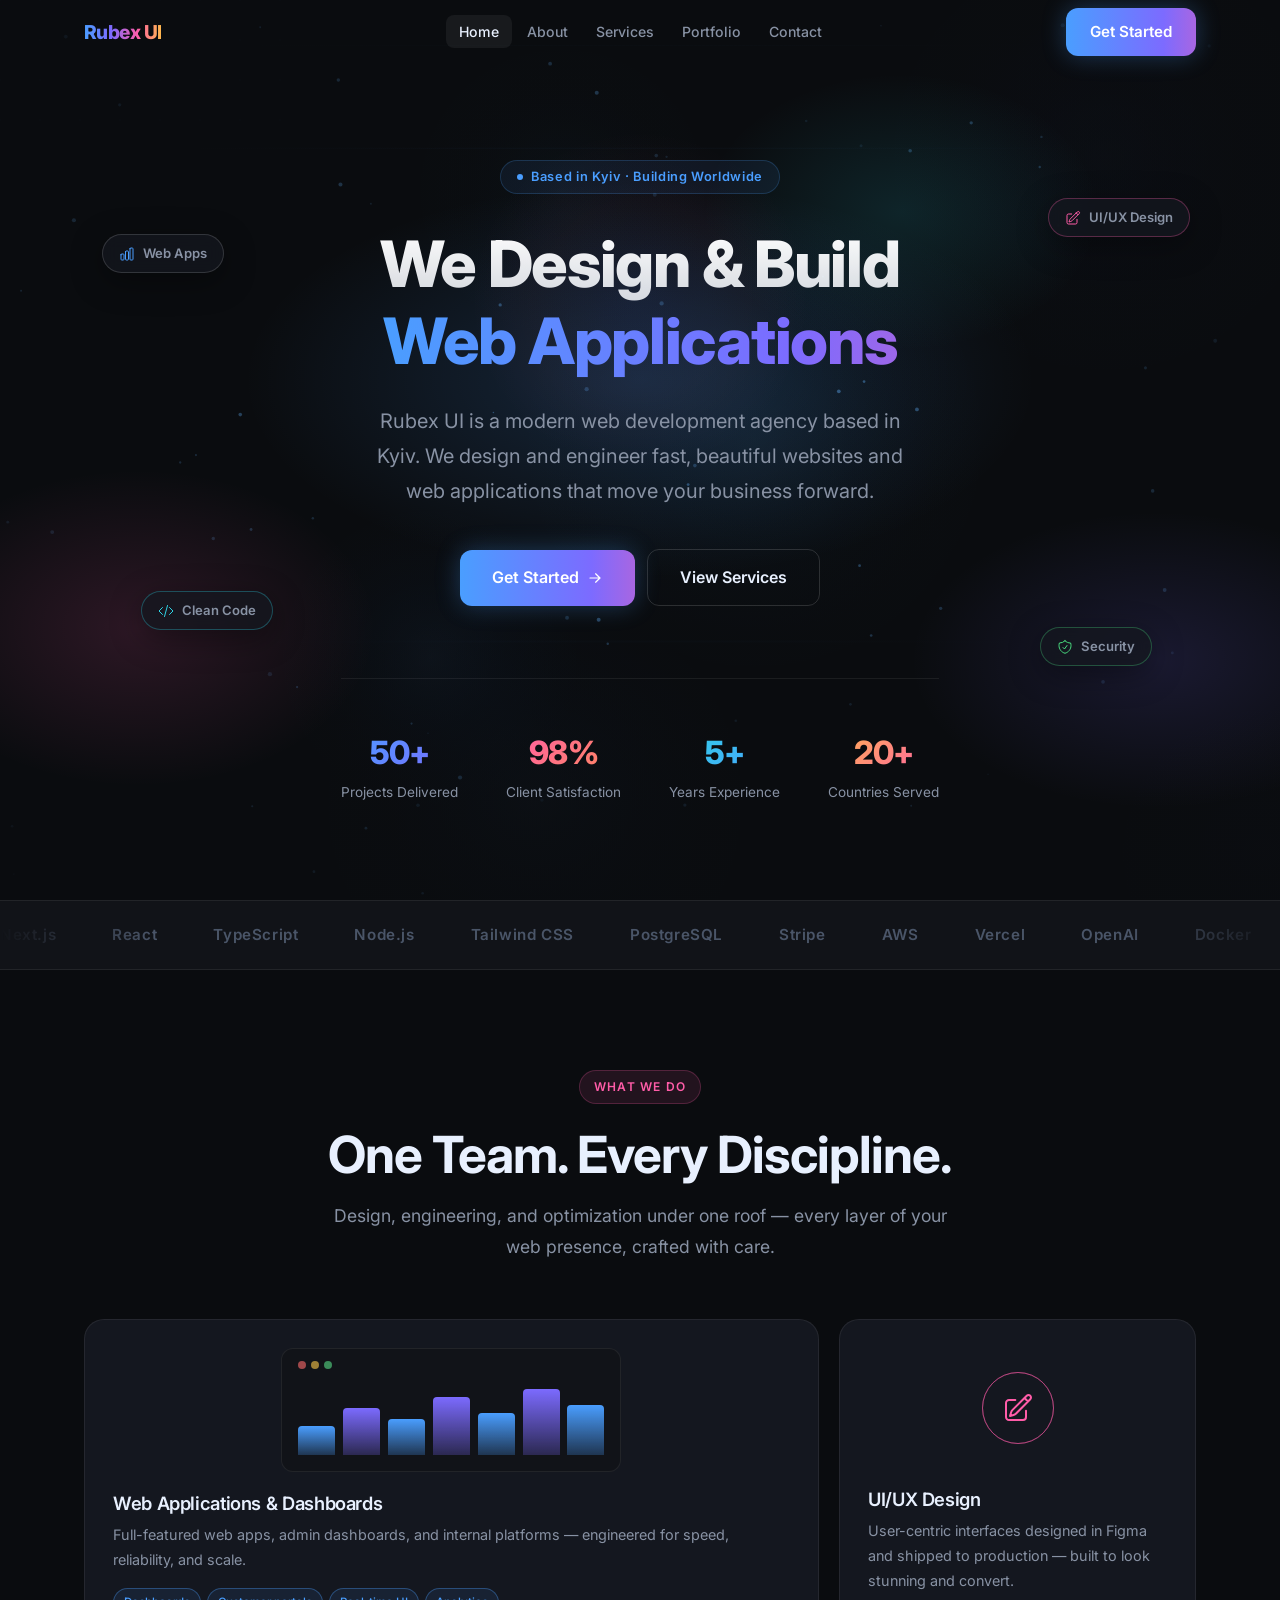
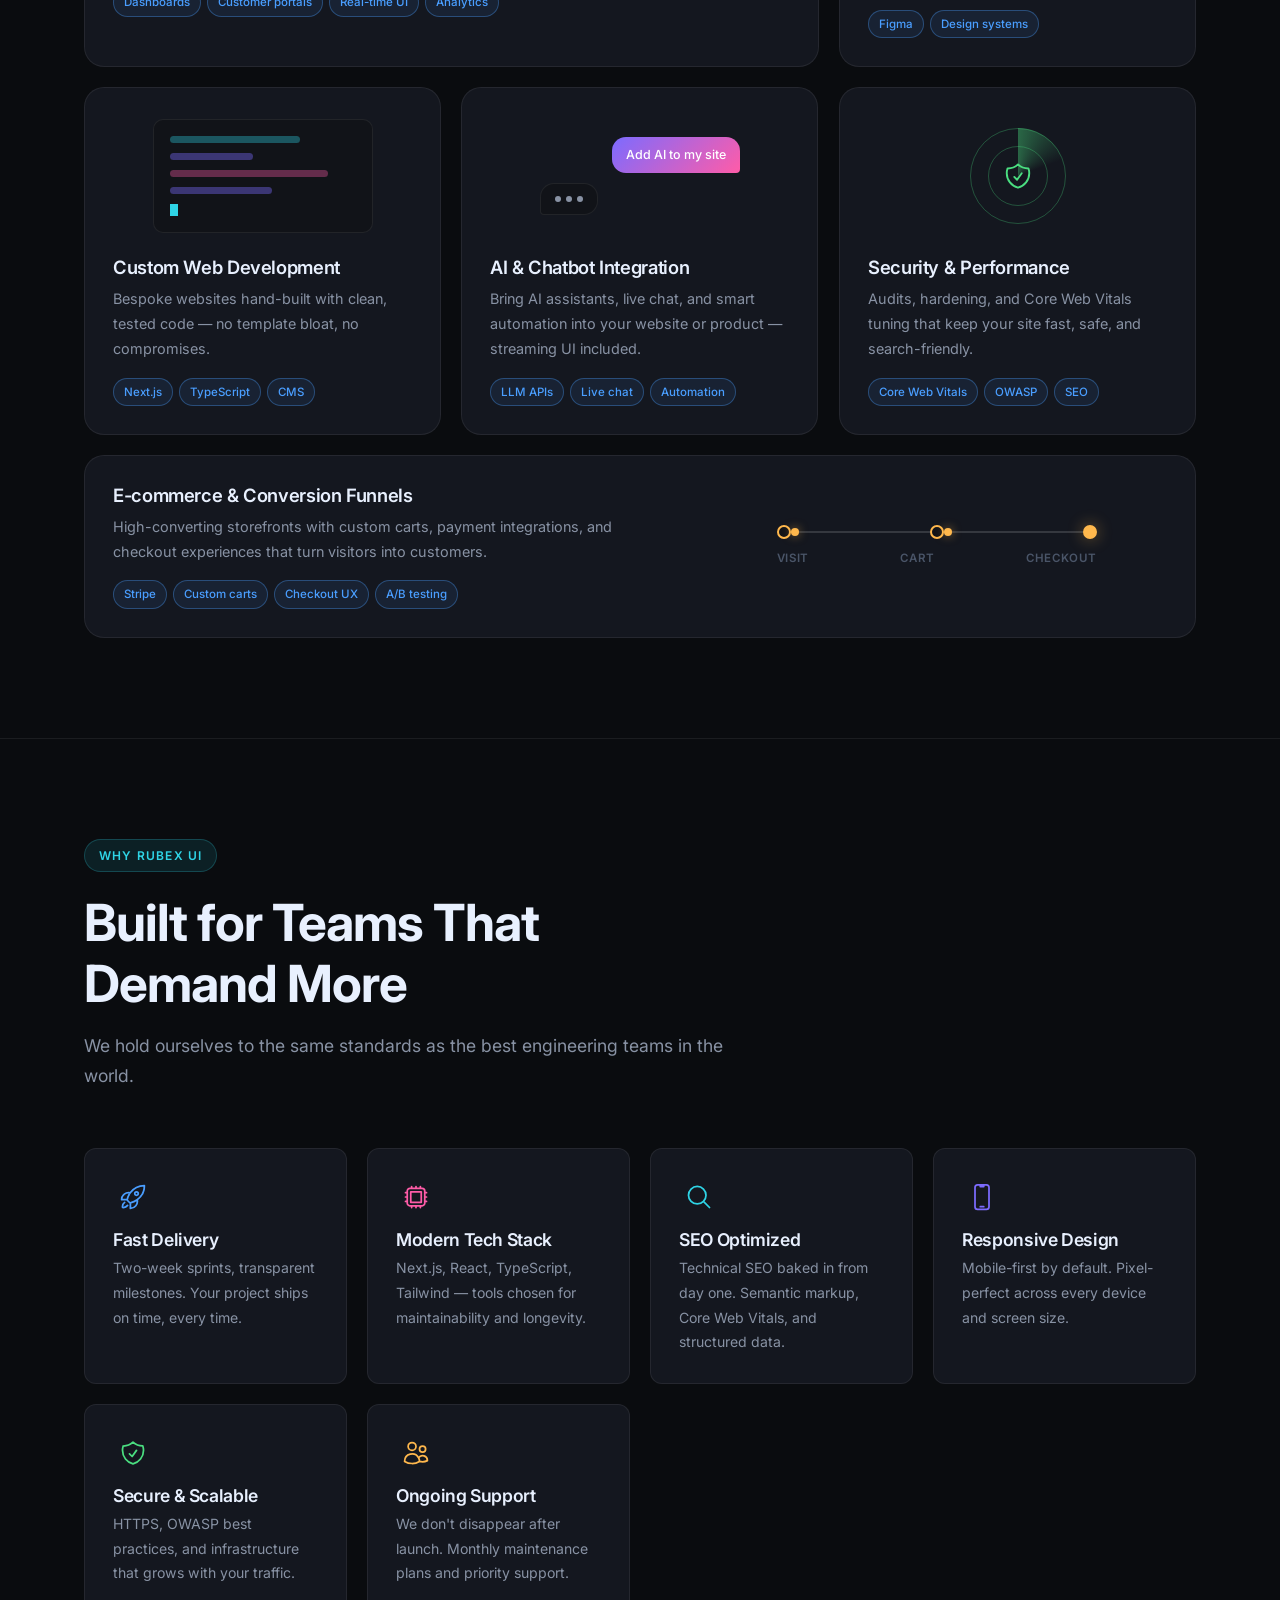
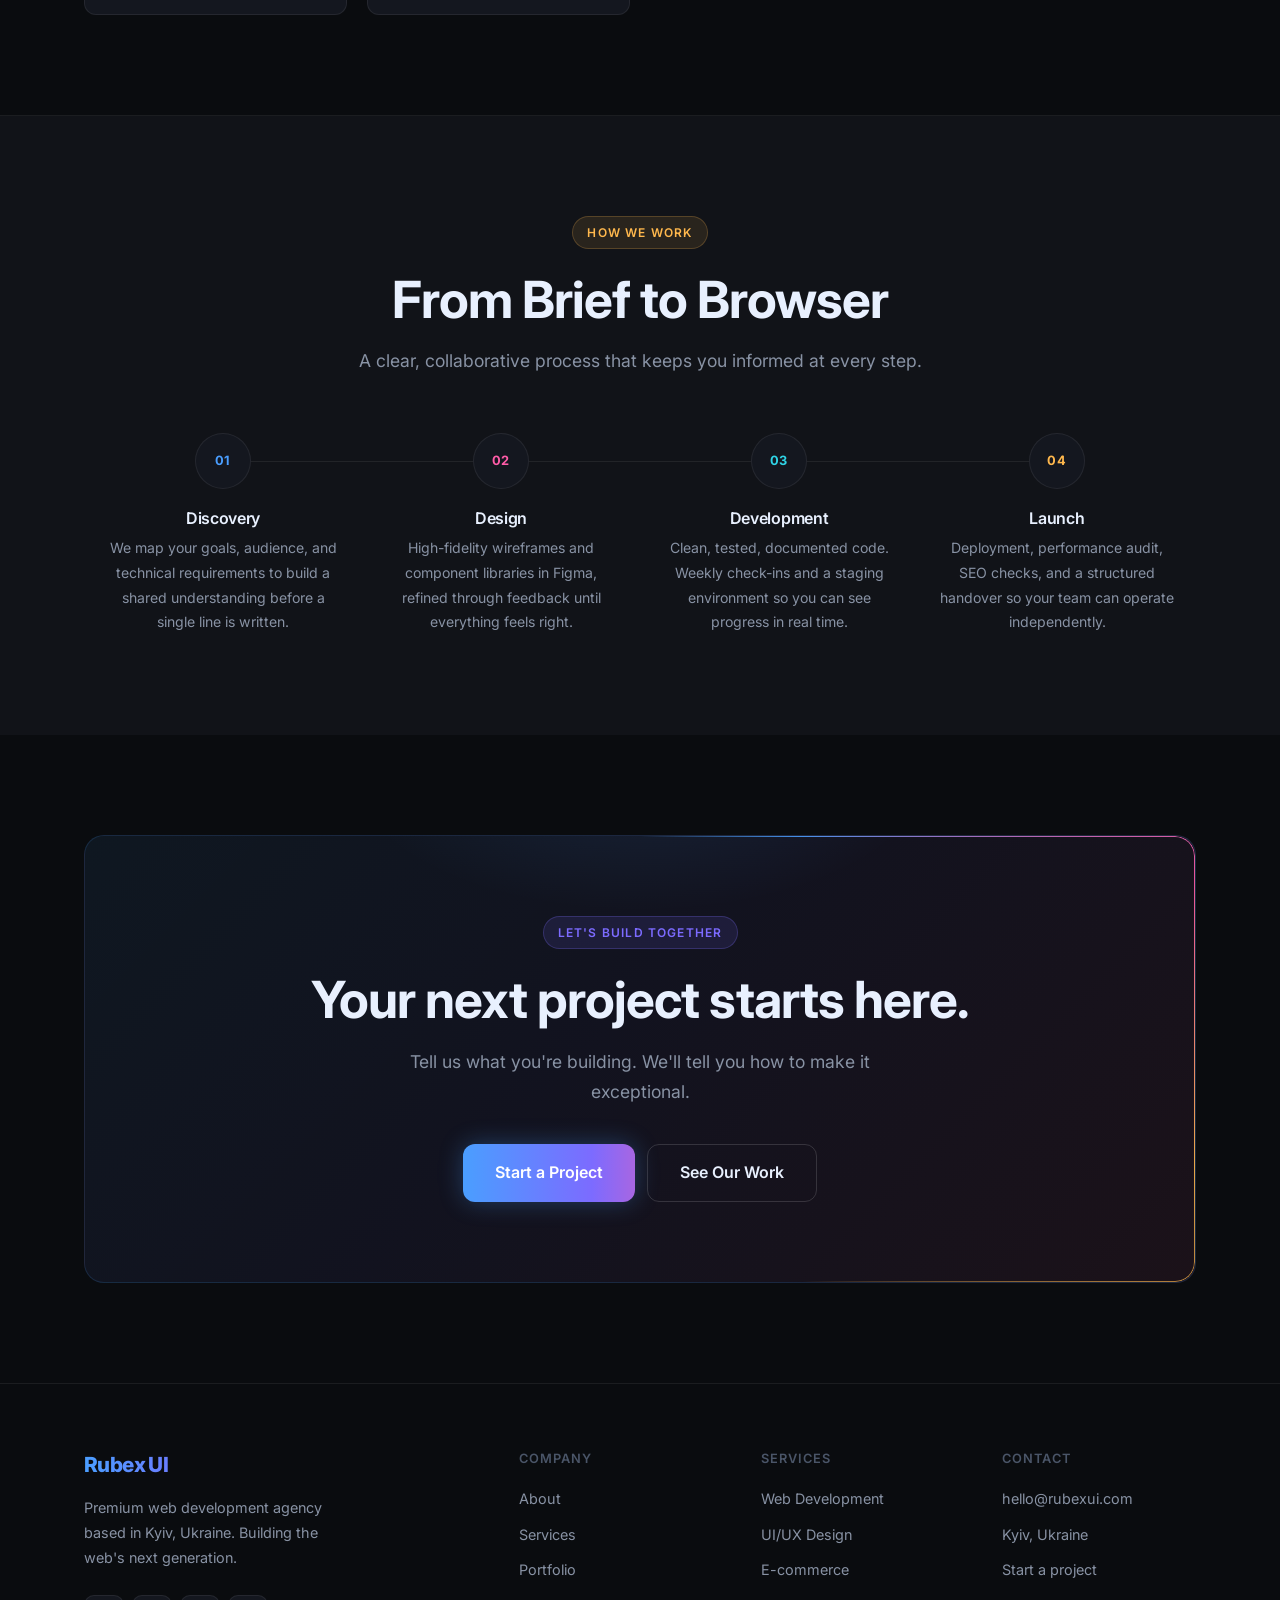
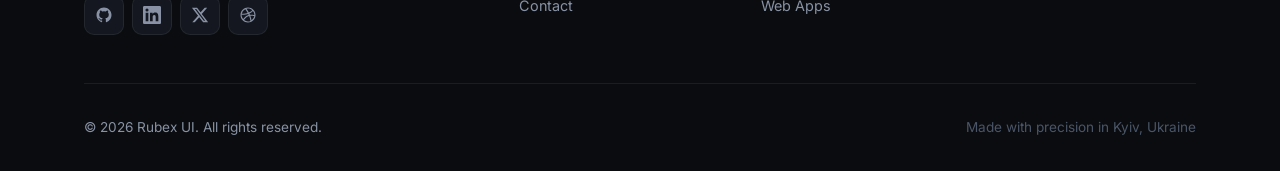
==== commit b43547ef: "Optimize pages for search: structured data, metadata and Core Web Vitals Search-facing improvements " ====
--- a/index.html
+++ b/index.html
@@ -3,16 +3,121 @@
 <head>
   <meta charset="UTF-8" />
   <meta name="viewport" content="width=device-width, initial-scale=1.0" />
-  <title>Rubex UI — Modern Web Development Agency in Kyiv</title>
-  <meta name="description" content="Rubex UI is a premium web development agency based in Kyiv, Ukraine. We design and engineer fast, beautiful websites, web applications, and e-commerce experiences that move your business forward." />
-  <meta property="og:title" content="Rubex UI — Modern Web Development Agency" />
-  <meta property="og:description" content="We build modern, high-performance websites and web applications engineered for growth." />
+  <title>Web Development Agency in Kyiv, Ukraine | Rubex UI</title>
+  <meta name="description" content="Rubex UI is a web development agency in Kyiv, Ukraine. We design and build fast websites, web apps and e-commerce stores for clients in 20+ countries." />
+  <link rel="canonical" href="https://rubexs.com/" />
+  <meta name="robots" content="index, follow, max-image-preview:large, max-snippet:-1, max-video-preview:-1" />
+  <meta name="theme-color" content="#0A0C0F" />
+
+  <meta property="og:site_name" content="Rubex UI" />
+  <meta property="og:locale" content="en_US" />
   <meta property="og:type" content="website" />
   <meta property="og:url" content="https://rubexs.com/" />
+  <meta property="og:title" content="Web Development Agency in Kyiv, Ukraine | Rubex UI" />
+  <meta property="og:description" content="Fast, beautiful websites, web apps and e-commerce stores — designed and engineered in Kyiv for clients worldwide." />
+  <meta property="og:image" content="https://rubexs.com/assets/img/og-image.png" />
+  <meta property="og:image:width" content="1200" />
+  <meta property="og:image:height" content="630" />
+  <meta property="og:image:alt" content="Rubex UI — web development agency in Kyiv, Ukraine" />
+
   <meta name="twitter:card" content="summary_large_image" />
-  <link rel="canonical" href="https://rubexs.com/" />
+  <meta name="twitter:title" content="Web Development Agency in Kyiv, Ukraine | Rubex UI" />
+  <meta name="twitter:description" content="Fast, beautiful websites, web apps and e-commerce stores — designed and engineered in Kyiv for clients worldwide." />
+  <meta name="twitter:image" content="https://rubexs.com/assets/img/og-image.png" />
+
+  <link rel="preconnect" href="https://fonts.googleapis.com" />
+  <link rel="preconnect" href="https://fonts.gstatic.com" crossorigin />
+  <link rel="stylesheet" href="https://fonts.googleapis.com/css2?family=Inter:wght@300;400;500;600;700;800;900&display=swap" />
   <link rel="stylesheet" href="assets/css/styles.css" />
+  <link rel="apple-touch-icon" href="assets/img/logo.png" />
   <link rel="icon" href="data:image/svg+xml,<svg xmlns='http://www.w3.org/2000/svg' viewBox='0 0 32 32'><rect width='32' height='32' rx='8' fill='%234A9EFF'/><path d='M8 10h10a6 6 0 0 1 0 12H8V10z' fill='none' stroke='white' stroke-width='2.5'/><circle cx='22' cy='22' r='3' fill='white'/></svg>" />
+
+  <script type="application/ld+json">
+  {
+    "@context": "https://schema.org",
+    "@graph": [
+      {
+        "@type": ["Organization", "ProfessionalService"],
+        "@id": "https://rubexs.com/#organization",
+        "name": "Rubex UI",
+        "alternateName": "Rubex UI Web Development Agency",
+        "url": "https://rubexs.com/",
+        "description": "Web development agency based in Kyiv, Ukraine, designing and building websites, web applications and e-commerce experiences for clients worldwide.",
+        "slogan": "We design and build websites that move your business forward.",
+        "logo": {
+          "@type": "ImageObject",
+          "url": "https://rubexs.com/assets/img/logo.png",
+          "width": 512,
+          "height": 512
+        },
+        "image": "https://rubexs.com/assets/img/og-image.png",
+        "address": {
+          "@type": "PostalAddress",
+          "addressLocality": "Kyiv",
+          "addressCountry": "UA"
+        },
+        "foundingLocation": {
+          "@type": "Place",
+          "name": "Kyiv, Ukraine"
+        },
+        "areaServed": {
+          "@type": "Place",
+          "name": "Worldwide"
+        },
+        "numberOfEmployees": {
+          "@type": "QuantitativeValue",
+          "value": 4
+        },
+        "knowsAbout": [
+          "Web development",
+          "Web application development",
+          "UI/UX design",
+          "E-commerce development",
+          "API development and integration",
+          "Search engine optimization",
+          "Core Web Vitals performance"
+        ],
+        "contactPoint": {
+          "@type": "ContactPoint",
+          "contactType": "sales",
+          "url": "https://rubexs.com/contact.html",
+          "availableLanguage": ["English", "Ukrainian"]
+        },
+        "makesOffer": [
+          { "@type": "Offer", "itemOffered": { "@type": "Service", "name": "Website Development" } },
+          { "@type": "Offer", "itemOffered": { "@type": "Service", "name": "Web Application Development" } },
+          { "@type": "Offer", "itemOffered": { "@type": "Service", "name": "UI/UX Design" } },
+          { "@type": "Offer", "itemOffered": { "@type": "Service", "name": "API Development & Integrations" } },
+          { "@type": "Offer", "itemOffered": { "@type": "Service", "name": "E-commerce Solutions" } },
+          { "@type": "Offer", "itemOffered": { "@type": "Service", "name": "Maintenance & Support" } }
+        ]
+      },
+      {
+        "@type": "WebSite",
+        "@id": "https://rubexs.com/#website",
+        "url": "https://rubexs.com/",
+        "name": "Rubex UI",
+        "description": "Web development agency in Kyiv, Ukraine.",
+        "publisher": { "@id": "https://rubexs.com/#organization" },
+        "inLanguage": "en"
+      },
+      {
+        "@type": "WebPage",
+        "@id": "https://rubexs.com/#webpage",
+        "url": "https://rubexs.com/",
+        "name": "Web Development Agency in Kyiv, Ukraine | Rubex UI",
+        "description": "Rubex UI is a web development agency in Kyiv, Ukraine. We design and build fast websites, web apps and e-commerce stores for clients in 20+ countries.",
+        "isPartOf": { "@id": "https://rubexs.com/#website" },
+        "about": { "@id": "https://rubexs.com/#organization" },
+        "primaryImageOfPage": {
+          "@type": "ImageObject",
+          "url": "https://rubexs.com/assets/img/og-image.png"
+        },
+        "inLanguage": "en"
+      }
+    ]
+  }
+  </script>
 </head>
 <body>
 
@@ -263,42 +368,42 @@
             <div class="why-icon" aria-hidden="true">
               <svg xmlns="http://www.w3.org/2000/svg" fill="none" viewBox="0 0 24 24" stroke-width="1.5" stroke="currentColor"><path stroke-linecap="round" stroke-linejoin="round" d="M15.59 14.37a6 6 0 0 1-5.84 7.38v-4.8m5.84-2.58a14.98 14.98 0 0 0 6.16-12.12A14.98 14.98 0 0 0 9.631 8.41m5.96 5.96a14.926 14.926 0 0 1-5.841 2.58m-.119-8.54a6 6 0 0 0-7.381 5.84h4.8m2.581-5.84a14.927 14.927 0 0 0-2.58 5.84m2.699 2.7c-.103.021-.207.041-.311.06a15.09 15.09 0 0 1-2.448-2.448 14.9 14.9 0 0 1 .06-.312m-2.24 2.39a4.493 4.493 0 0 0-1.757 4.306 4.493 4.493 0 0 0 4.306-1.758M16.5 9a1.5 1.5 0 1 1-3 0 1.5 1.5 0 0 1 3 0Z"/></svg>
             </div>
-            <h4>Fast Delivery</h4>
+            <h3>Fast Delivery</h3>
             <p>Two-week sprints, transparent milestones. Your project ships on time, every time.</p>
           </div>
           <div class="why-card reveal reveal-delay-2">
             <div class="why-icon" aria-hidden="true">
               <svg xmlns="http://www.w3.org/2000/svg" fill="none" viewBox="0 0 24 24" stroke-width="1.5" stroke="currentColor"><path stroke-linecap="round" stroke-linejoin="round" d="M8.25 3v1.5M4.5 8.25H3m18 0h-1.5M4.5 12H3m18 0h-1.5m-15 3.75H3m18 0h-1.5M8.25 19.5V21M12 3v1.5m0 15V21m3.75-18v1.5m0 15V21m-9-1.5h10.5a2.25 2.25 0 0 0 2.25-2.25V6.75a2.25 2.25 0 0 0-2.25-2.25H6.75A2.25 2.25 0 0 0 4.5 6.75v10.5a2.25 2.25 0 0 0 2.25 2.25Zm.75-12h9v9h-9v-9Z"/></svg>
             </div>
-            <h4>Modern Tech Stack</h4>
+            <h3>Modern Tech Stack</h3>
             <p>Next.js, React, TypeScript, Tailwind — tools chosen for maintainability and longevity.</p>
           </div>
           <div class="why-card reveal reveal-delay-3">
             <div class="why-icon" aria-hidden="true">
               <svg xmlns="http://www.w3.org/2000/svg" fill="none" viewBox="0 0 24 24" stroke-width="1.5" stroke="currentColor"><path stroke-linecap="round" stroke-linejoin="round" d="m21 21-5.197-5.197m0 0A7.5 7.5 0 1 0 5.196 5.196a7.5 7.5 0 0 0 10.607 10.607Z"/></svg>
             </div>
-            <h4>SEO Optimized</h4>
+            <h3>SEO Optimized</h3>
             <p>Technical SEO baked in from day one. Semantic markup, Core Web Vitals, and structured data.</p>
           </div>
           <div class="why-card reveal reveal-delay-1">
             <div class="why-icon" aria-hidden="true">
               <svg xmlns="http://www.w3.org/2000/svg" fill="none" viewBox="0 0 24 24" stroke-width="1.5" stroke="currentColor"><path stroke-linecap="round" stroke-linejoin="round" d="M10.5 1.5H8.25A2.25 2.25 0 0 0 6 3.75v16.5a2.25 2.25 0 0 0 2.25 2.25h7.5A2.25 2.25 0 0 0 18 20.25V3.75a2.25 2.25 0 0 0-2.25-2.25H13.5m-3 0V3h3V1.5m-3 0h3m-3 18.75h3"/></svg>
             </div>
-            <h4>Responsive Design</h4>
+            <h3>Responsive Design</h3>
             <p>Mobile-first by default. Pixel-perfect across every device and screen size.</p>
           </div>
           <div class="why-card reveal reveal-delay-2">
             <div class="why-icon" aria-hidden="true">
               <svg xmlns="http://www.w3.org/2000/svg" fill="none" viewBox="0 0 24 24" stroke-width="1.5" stroke="currentColor"><path stroke-linecap="round" stroke-linejoin="round" d="M9 12.75 11.25 15 15 9.75m-3-7.036A11.959 11.959 0 0 1 3.598 6 11.99 11.99 0 0 0 3 9.749c0 5.592 3.824 10.29 9 11.623 5.176-1.332 9-6.03 9-11.622 0-1.31-.21-2.571-.598-3.751h-.152c-3.196 0-6.1-1.248-8.25-3.285Z"/></svg>
             </div>
-            <h4>Secure &amp; Scalable</h4>
+            <h3>Secure &amp; Scalable</h3>
             <p>HTTPS, OWASP best practices, and infrastructure that grows with your traffic.</p>
           </div>
           <div class="why-card reveal reveal-delay-3">
             <div class="why-icon" aria-hidden="true">
               <svg xmlns="http://www.w3.org/2000/svg" fill="none" viewBox="0 0 24 24" stroke-width="1.5" stroke="currentColor"><path stroke-linecap="round" stroke-linejoin="round" d="M15 19.128a9.38 9.38 0 0 0 2.625.372 9.337 9.337 0 0 0 4.121-.952 4.125 4.125 0 0 0-7.533-2.493M15 19.128v-.003c0-1.113-.285-2.16-.786-3.07M15 19.128v.106A12.318 12.318 0 0 1 8.624 21c-2.331 0-4.512-.645-6.374-1.766l-.001-.109a6.375 6.375 0 0 1 11.964-3.07M12 6.375a3.375 3.375 0 1 1-6.75 0 3.375 3.375 0 0 1 6.75 0Zm8.25 2.25a2.625 2.625 0 1 1-5.25 0 2.625 2.625 0 0 1 5.25 0Z"/></svg>
             </div>
-            <h4>Ongoing Support</h4>
+            <h3>Ongoing Support</h3>
             <p>We don't disappear after launch. Monthly maintenance plans and priority support.</p>
           </div>
         </div>
--- a/assets/css/styles.css
+++ b/assets/css/styles.css
@@ -2,8 +2,10 @@
    RUBEX UI — Main Stylesheet
    ============================================================ */
 
-/* --- Fonts --- */
-@import url('https://fonts.googleapis.com/css2?family=Inter:wght@300;400;500;600;700;800;900&display=swap');
+/* --- Fonts ---
+   Inter is loaded via <link rel="preconnect"> + <link rel="stylesheet"> in each
+   page <head>. Using @import here would chain the request behind this file and
+   delay first paint. */
 
 /* --- Reset & Base --- */
 *, *::before, *::after { box-sizing: border-box; margin: 0; padding: 0; }
@@ -60,6 +62,10 @@
 h4 { font-size: 1.1rem; font-weight: 600; }
 p  { color: var(--text-muted); line-height: 1.75; }
 
+/* Card headings are h3 so the document outline never skips a level; they keep
+   the compact size the card layouts are built around. */
+.why-card h3, .team-card h3, .kyiv-fact h3 { font-size: 1.1rem; }
+
 a { color: inherit; text-decoration: none; }
 img { max-width: 100%; display: block; }
 
@@ -528,7 +534,7 @@
   color: var(--accent);
 }
 .why-icon svg { width: 28px; height: 28px; }
-.why-card h4 { margin-bottom: 6px; }
+.why-card h3 { margin-bottom: 6px; }
 .why-card p { font-size: 0.88rem; }
 
 /* ============================================================
@@ -702,7 +708,7 @@
   font-weight: 700;
   color: #fff;
 }
-.team-card h4 { margin-bottom: 4px; }
+.team-card h3 { margin-bottom: 4px; }
 .team-card span {
   font-size: 0.85rem;
   color: var(--accent);
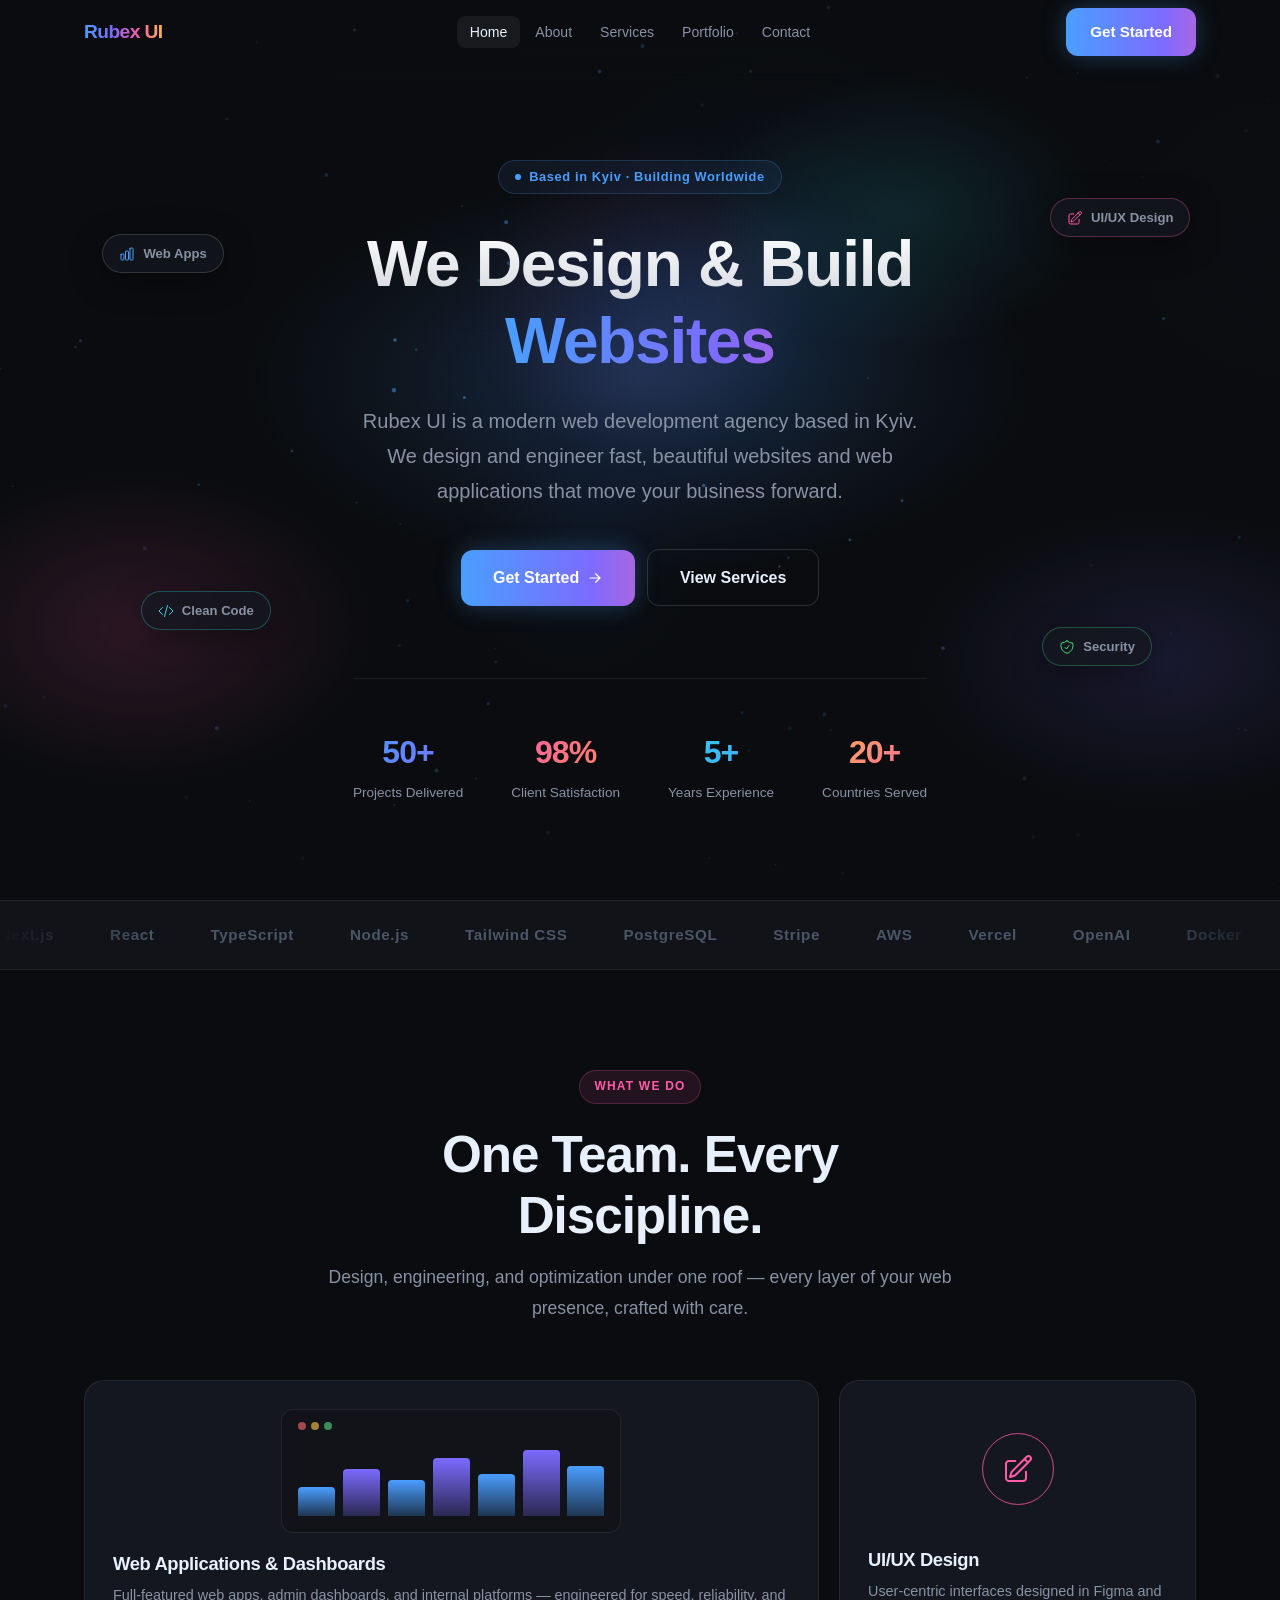
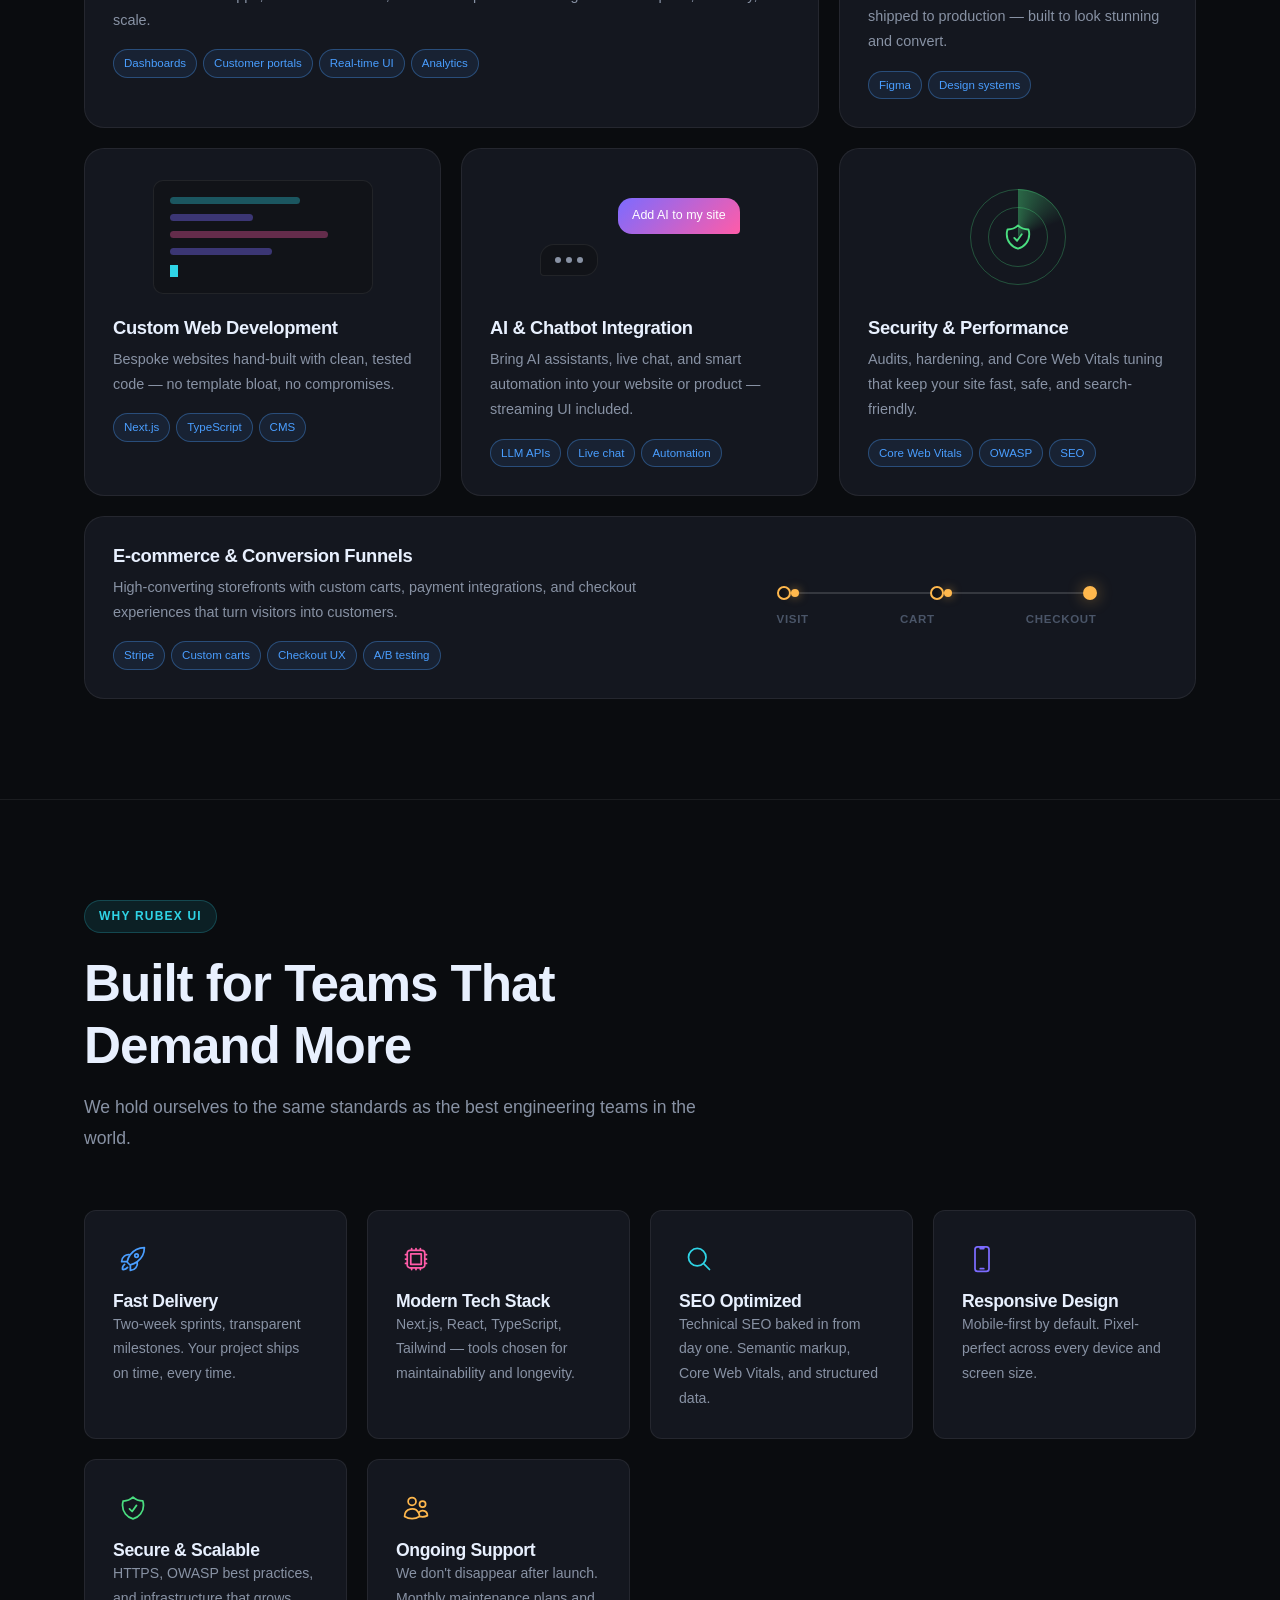
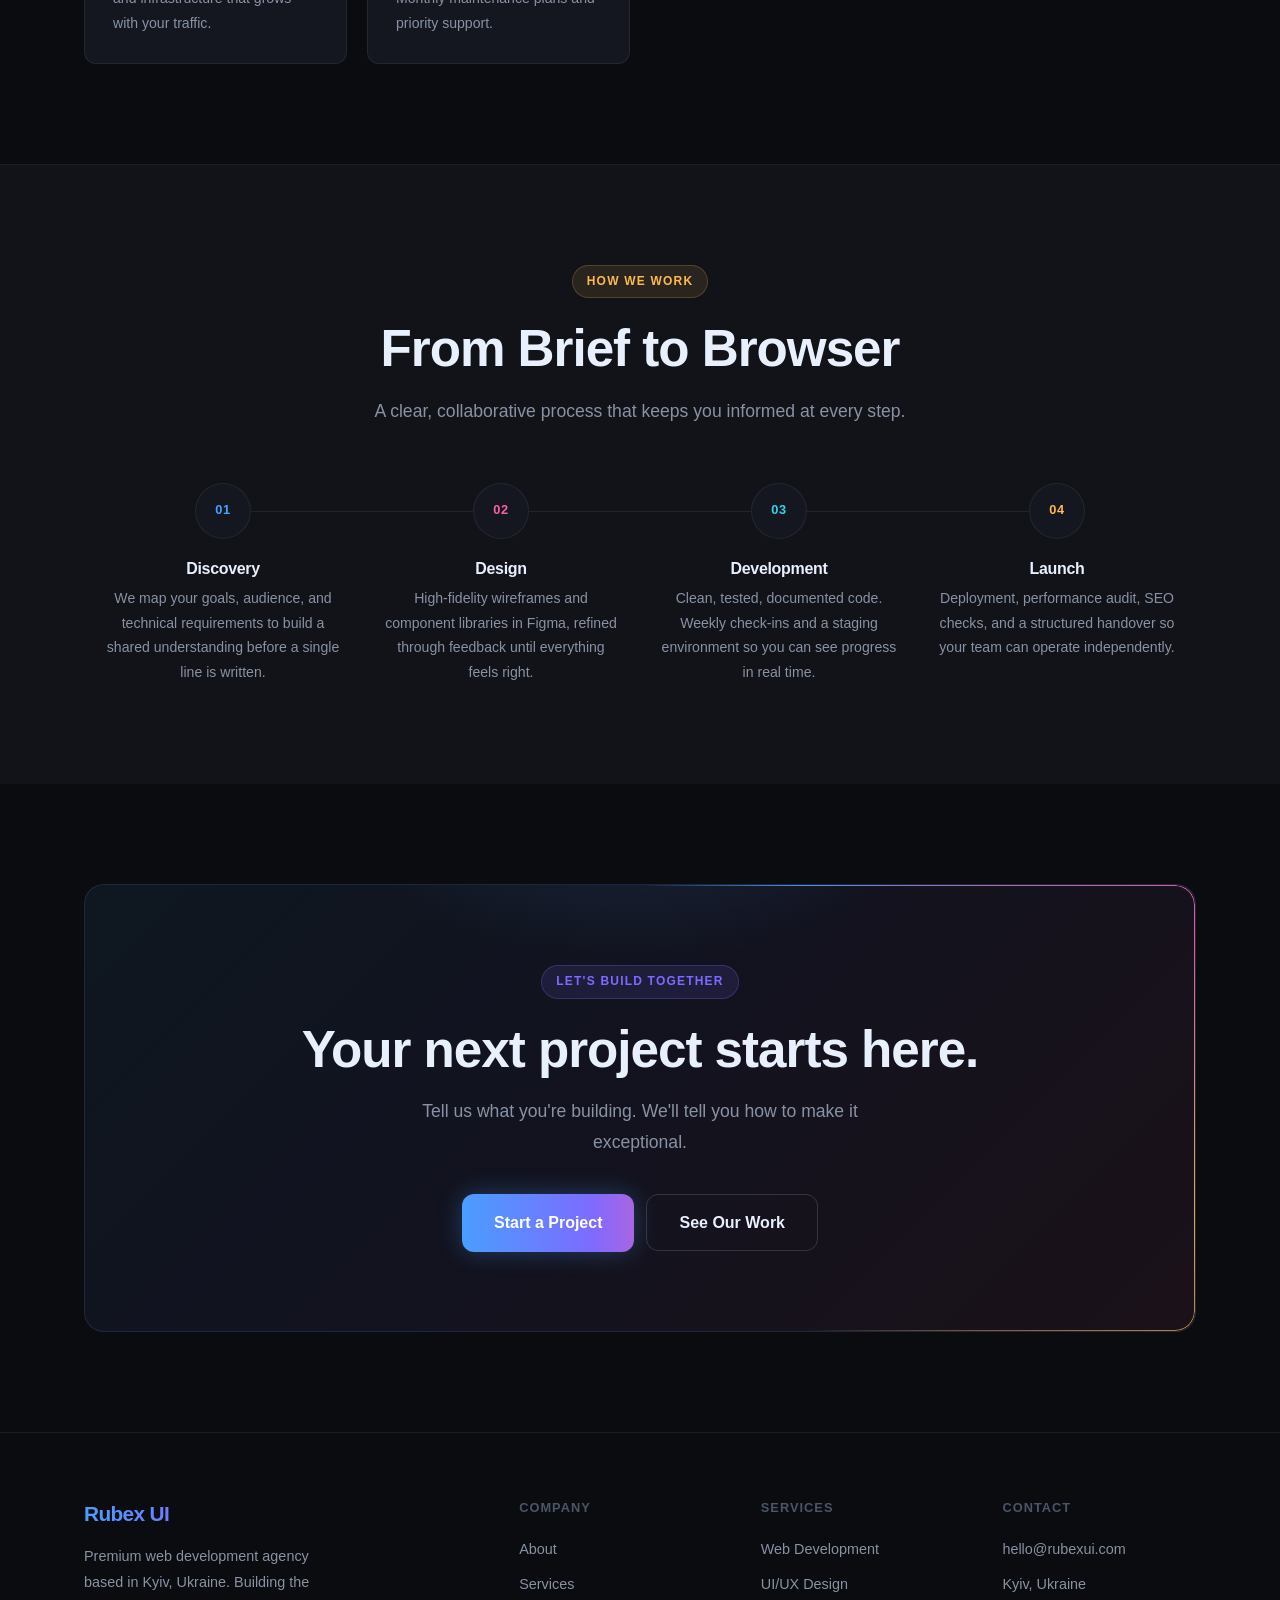
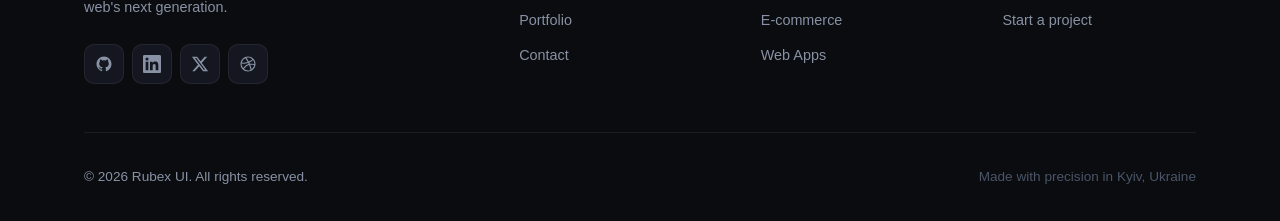
==== commit 801515be: "Fix sitemap and canonical URLs to use live domain rubexs.com Search Console rejected all sitemap URL" ====
--- a/index.html
+++ b/index.html
@@ -3,121 +3,16 @@
 <head>
   <meta charset="UTF-8" />
   <meta name="viewport" content="width=device-width, initial-scale=1.0" />
-  <title>Web Development Agency in Kyiv, Ukraine | Rubex UI</title>
-  <meta name="description" content="Rubex UI is a web development agency in Kyiv, Ukraine. We design and build fast websites, web apps and e-commerce stores for clients in 20+ countries." />
-  <link rel="canonical" href="https://rubexs.com/" />
-  <meta name="robots" content="index, follow, max-image-preview:large, max-snippet:-1, max-video-preview:-1" />
-  <meta name="theme-color" content="#0A0C0F" />
-
-  <meta property="og:site_name" content="Rubex UI" />
-  <meta property="og:locale" content="en_US" />
+  <title>Rubex UI — Modern Web Development Agency in Kyiv</title>
+  <meta name="description" content="Rubex UI is a premium web development agency based in Kyiv, Ukraine. We design and engineer fast, beautiful websites, web applications, and e-commerce experiences that move your business forward." />
+  <meta property="og:title" content="Rubex UI — Modern Web Development Agency" />
+  <meta property="og:description" content="We build modern, high-performance websites and web applications engineered for growth." />
   <meta property="og:type" content="website" />
   <meta property="og:url" content="https://rubexs.com/" />
-  <meta property="og:title" content="Web Development Agency in Kyiv, Ukraine | Rubex UI" />
-  <meta property="og:description" content="Fast, beautiful websites, web apps and e-commerce stores — designed and engineered in Kyiv for clients worldwide." />
-  <meta property="og:image" content="https://rubexs.com/assets/img/og-image.png" />
-  <meta property="og:image:width" content="1200" />
-  <meta property="og:image:height" content="630" />
-  <meta property="og:image:alt" content="Rubex UI — web development agency in Kyiv, Ukraine" />
-
   <meta name="twitter:card" content="summary_large_image" />
-  <meta name="twitter:title" content="Web Development Agency in Kyiv, Ukraine | Rubex UI" />
-  <meta name="twitter:description" content="Fast, beautiful websites, web apps and e-commerce stores — designed and engineered in Kyiv for clients worldwide." />
-  <meta name="twitter:image" content="https://rubexs.com/assets/img/og-image.png" />
-
-  <link rel="preconnect" href="https://fonts.googleapis.com" />
-  <link rel="preconnect" href="https://fonts.gstatic.com" crossorigin />
-  <link rel="stylesheet" href="https://fonts.googleapis.com/css2?family=Inter:wght@300;400;500;600;700;800;900&display=swap" />
+  <link rel="canonical" href="https://rubexs.com/" />
   <link rel="stylesheet" href="assets/css/styles.css" />
-  <link rel="apple-touch-icon" href="assets/img/logo.png" />
   <link rel="icon" href="data:image/svg+xml,<svg xmlns='http://www.w3.org/2000/svg' viewBox='0 0 32 32'><rect width='32' height='32' rx='8' fill='%234A9EFF'/><path d='M8 10h10a6 6 0 0 1 0 12H8V10z' fill='none' stroke='white' stroke-width='2.5'/><circle cx='22' cy='22' r='3' fill='white'/></svg>" />
-
-  <script type="application/ld+json">
-  {
-    "@context": "https://schema.org",
-    "@graph": [
-      {
-        "@type": ["Organization", "ProfessionalService"],
-        "@id": "https://rubexs.com/#organization",
-        "name": "Rubex UI",
-        "alternateName": "Rubex UI Web Development Agency",
-        "url": "https://rubexs.com/",
-        "description": "Web development agency based in Kyiv, Ukraine, designing and building websites, web applications and e-commerce experiences for clients worldwide.",
-        "slogan": "We design and build websites that move your business forward.",
-        "logo": {
-          "@type": "ImageObject",
-          "url": "https://rubexs.com/assets/img/logo.png",
-          "width": 512,
-          "height": 512
-        },
-        "image": "https://rubexs.com/assets/img/og-image.png",
-        "address": {
-          "@type": "PostalAddress",
-          "addressLocality": "Kyiv",
-          "addressCountry": "UA"
-        },
-        "foundingLocation": {
-          "@type": "Place",
-          "name": "Kyiv, Ukraine"
-        },
-        "areaServed": {
-          "@type": "Place",
-          "name": "Worldwide"
-        },
-        "numberOfEmployees": {
-          "@type": "QuantitativeValue",
-          "value": 4
-        },
-        "knowsAbout": [
-          "Web development",
-          "Web application development",
-          "UI/UX design",
-          "E-commerce development",
-          "API development and integration",
-          "Search engine optimization",
-          "Core Web Vitals performance"
-        ],
-        "contactPoint": {
-          "@type": "ContactPoint",
-          "contactType": "sales",
-          "url": "https://rubexs.com/contact.html",
-          "availableLanguage": ["English", "Ukrainian"]
-        },
-        "makesOffer": [
-          { "@type": "Offer", "itemOffered": { "@type": "Service", "name": "Website Development" } },
-          { "@type": "Offer", "itemOffered": { "@type": "Service", "name": "Web Application Development" } },
-          { "@type": "Offer", "itemOffered": { "@type": "Service", "name": "UI/UX Design" } },
-          { "@type": "Offer", "itemOffered": { "@type": "Service", "name": "API Development & Integrations" } },
-          { "@type": "Offer", "itemOffered": { "@type": "Service", "name": "E-commerce Solutions" } },
-          { "@type": "Offer", "itemOffered": { "@type": "Service", "name": "Maintenance & Support" } }
-        ]
-      },
-      {
-        "@type": "WebSite",
-        "@id": "https://rubexs.com/#website",
-        "url": "https://rubexs.com/",
-        "name": "Rubex UI",
-        "description": "Web development agency in Kyiv, Ukraine.",
-        "publisher": { "@id": "https://rubexs.com/#organization" },
-        "inLanguage": "en"
-      },
-      {
-        "@type": "WebPage",
-        "@id": "https://rubexs.com/#webpage",
-        "url": "https://rubexs.com/",
-        "name": "Web Development Agency in Kyiv, Ukraine | Rubex UI",
-        "description": "Rubex UI is a web development agency in Kyiv, Ukraine. We design and build fast websites, web apps and e-commerce stores for clients in 20+ countries.",
-        "isPartOf": { "@id": "https://rubexs.com/#website" },
-        "about": { "@id": "https://rubexs.com/#organization" },
-        "primaryImageOfPage": {
-          "@type": "ImageObject",
-          "url": "https://rubexs.com/assets/img/og-image.png"
-        },
-        "inLanguage": "en"
-      }
-    ]
-  }
-  </script>
 </head>
 <body>
 
@@ -368,42 +263,42 @@
             <div class="why-icon" aria-hidden="true">
               <svg xmlns="http://www.w3.org/2000/svg" fill="none" viewBox="0 0 24 24" stroke-width="1.5" stroke="currentColor"><path stroke-linecap="round" stroke-linejoin="round" d="M15.59 14.37a6 6 0 0 1-5.84 7.38v-4.8m5.84-2.58a14.98 14.98 0 0 0 6.16-12.12A14.98 14.98 0 0 0 9.631 8.41m5.96 5.96a14.926 14.926 0 0 1-5.841 2.58m-.119-8.54a6 6 0 0 0-7.381 5.84h4.8m2.581-5.84a14.927 14.927 0 0 0-2.58 5.84m2.699 2.7c-.103.021-.207.041-.311.06a15.09 15.09 0 0 1-2.448-2.448 14.9 14.9 0 0 1 .06-.312m-2.24 2.39a4.493 4.493 0 0 0-1.757 4.306 4.493 4.493 0 0 0 4.306-1.758M16.5 9a1.5 1.5 0 1 1-3 0 1.5 1.5 0 0 1 3 0Z"/></svg>
             </div>
-            <h3>Fast Delivery</h3>
+            <h4>Fast Delivery</h4>
             <p>Two-week sprints, transparent milestones. Your project ships on time, every time.</p>
           </div>
           <div class="why-card reveal reveal-delay-2">
             <div class="why-icon" aria-hidden="true">
               <svg xmlns="http://www.w3.org/2000/svg" fill="none" viewBox="0 0 24 24" stroke-width="1.5" stroke="currentColor"><path stroke-linecap="round" stroke-linejoin="round" d="M8.25 3v1.5M4.5 8.25H3m18 0h-1.5M4.5 12H3m18 0h-1.5m-15 3.75H3m18 0h-1.5M8.25 19.5V21M12 3v1.5m0 15V21m3.75-18v1.5m0 15V21m-9-1.5h10.5a2.25 2.25 0 0 0 2.25-2.25V6.75a2.25 2.25 0 0 0-2.25-2.25H6.75A2.25 2.25 0 0 0 4.5 6.75v10.5a2.25 2.25 0 0 0 2.25 2.25Zm.75-12h9v9h-9v-9Z"/></svg>
             </div>
-            <h3>Modern Tech Stack</h3>
+            <h4>Modern Tech Stack</h4>
             <p>Next.js, React, TypeScript, Tailwind — tools chosen for maintainability and longevity.</p>
           </div>
           <div class="why-card reveal reveal-delay-3">
             <div class="why-icon" aria-hidden="true">
               <svg xmlns="http://www.w3.org/2000/svg" fill="none" viewBox="0 0 24 24" stroke-width="1.5" stroke="currentColor"><path stroke-linecap="round" stroke-linejoin="round" d="m21 21-5.197-5.197m0 0A7.5 7.5 0 1 0 5.196 5.196a7.5 7.5 0 0 0 10.607 10.607Z"/></svg>
             </div>
-            <h3>SEO Optimized</h3>
+            <h4>SEO Optimized</h4>
             <p>Technical SEO baked in from day one. Semantic markup, Core Web Vitals, and structured data.</p>
           </div>
           <div class="why-card reveal reveal-delay-1">
             <div class="why-icon" aria-hidden="true">
               <svg xmlns="http://www.w3.org/2000/svg" fill="none" viewBox="0 0 24 24" stroke-width="1.5" stroke="currentColor"><path stroke-linecap="round" stroke-linejoin="round" d="M10.5 1.5H8.25A2.25 2.25 0 0 0 6 3.75v16.5a2.25 2.25 0 0 0 2.25 2.25h7.5A2.25 2.25 0 0 0 18 20.25V3.75a2.25 2.25 0 0 0-2.25-2.25H13.5m-3 0V3h3V1.5m-3 0h3m-3 18.75h3"/></svg>
             </div>
-            <h3>Responsive Design</h3>
+            <h4>Responsive Design</h4>
             <p>Mobile-first by default. Pixel-perfect across every device and screen size.</p>
           </div>
           <div class="why-card reveal reveal-delay-2">
             <div class="why-icon" aria-hidden="true">
               <svg xmlns="http://www.w3.org/2000/svg" fill="none" viewBox="0 0 24 24" stroke-width="1.5" stroke="currentColor"><path stroke-linecap="round" stroke-linejoin="round" d="M9 12.75 11.25 15 15 9.75m-3-7.036A11.959 11.959 0 0 1 3.598 6 11.99 11.99 0 0 0 3 9.749c0 5.592 3.824 10.29 9 11.623 5.176-1.332 9-6.03 9-11.622 0-1.31-.21-2.571-.598-3.751h-.152c-3.196 0-6.1-1.248-8.25-3.285Z"/></svg>
             </div>
-            <h3>Secure &amp; Scalable</h3>
+            <h4>Secure &amp; Scalable</h4>
             <p>HTTPS, OWASP best practices, and infrastructure that grows with your traffic.</p>
           </div>
           <div class="why-card reveal reveal-delay-3">
             <div class="why-icon" aria-hidden="true">
               <svg xmlns="http://www.w3.org/2000/svg" fill="none" viewBox="0 0 24 24" stroke-width="1.5" stroke="currentColor"><path stroke-linecap="round" stroke-linejoin="round" d="M15 19.128a9.38 9.38 0 0 0 2.625.372 9.337 9.337 0 0 0 4.121-.952 4.125 4.125 0 0 0-7.533-2.493M15 19.128v-.003c0-1.113-.285-2.16-.786-3.07M15 19.128v.106A12.318 12.318 0 0 1 8.624 21c-2.331 0-4.512-.645-6.374-1.766l-.001-.109a6.375 6.375 0 0 1 11.964-3.07M12 6.375a3.375 3.375 0 1 1-6.75 0 3.375 3.375 0 0 1 6.75 0Zm8.25 2.25a2.625 2.625 0 1 1-5.25 0 2.625 2.625 0 0 1 5.25 0Z"/></svg>
             </div>
-            <h3>Ongoing Support</h3>
+            <h4>Ongoing Support</h4>
             <p>We don't disappear after launch. Monthly maintenance plans and priority support.</p>
           </div>
         </div>
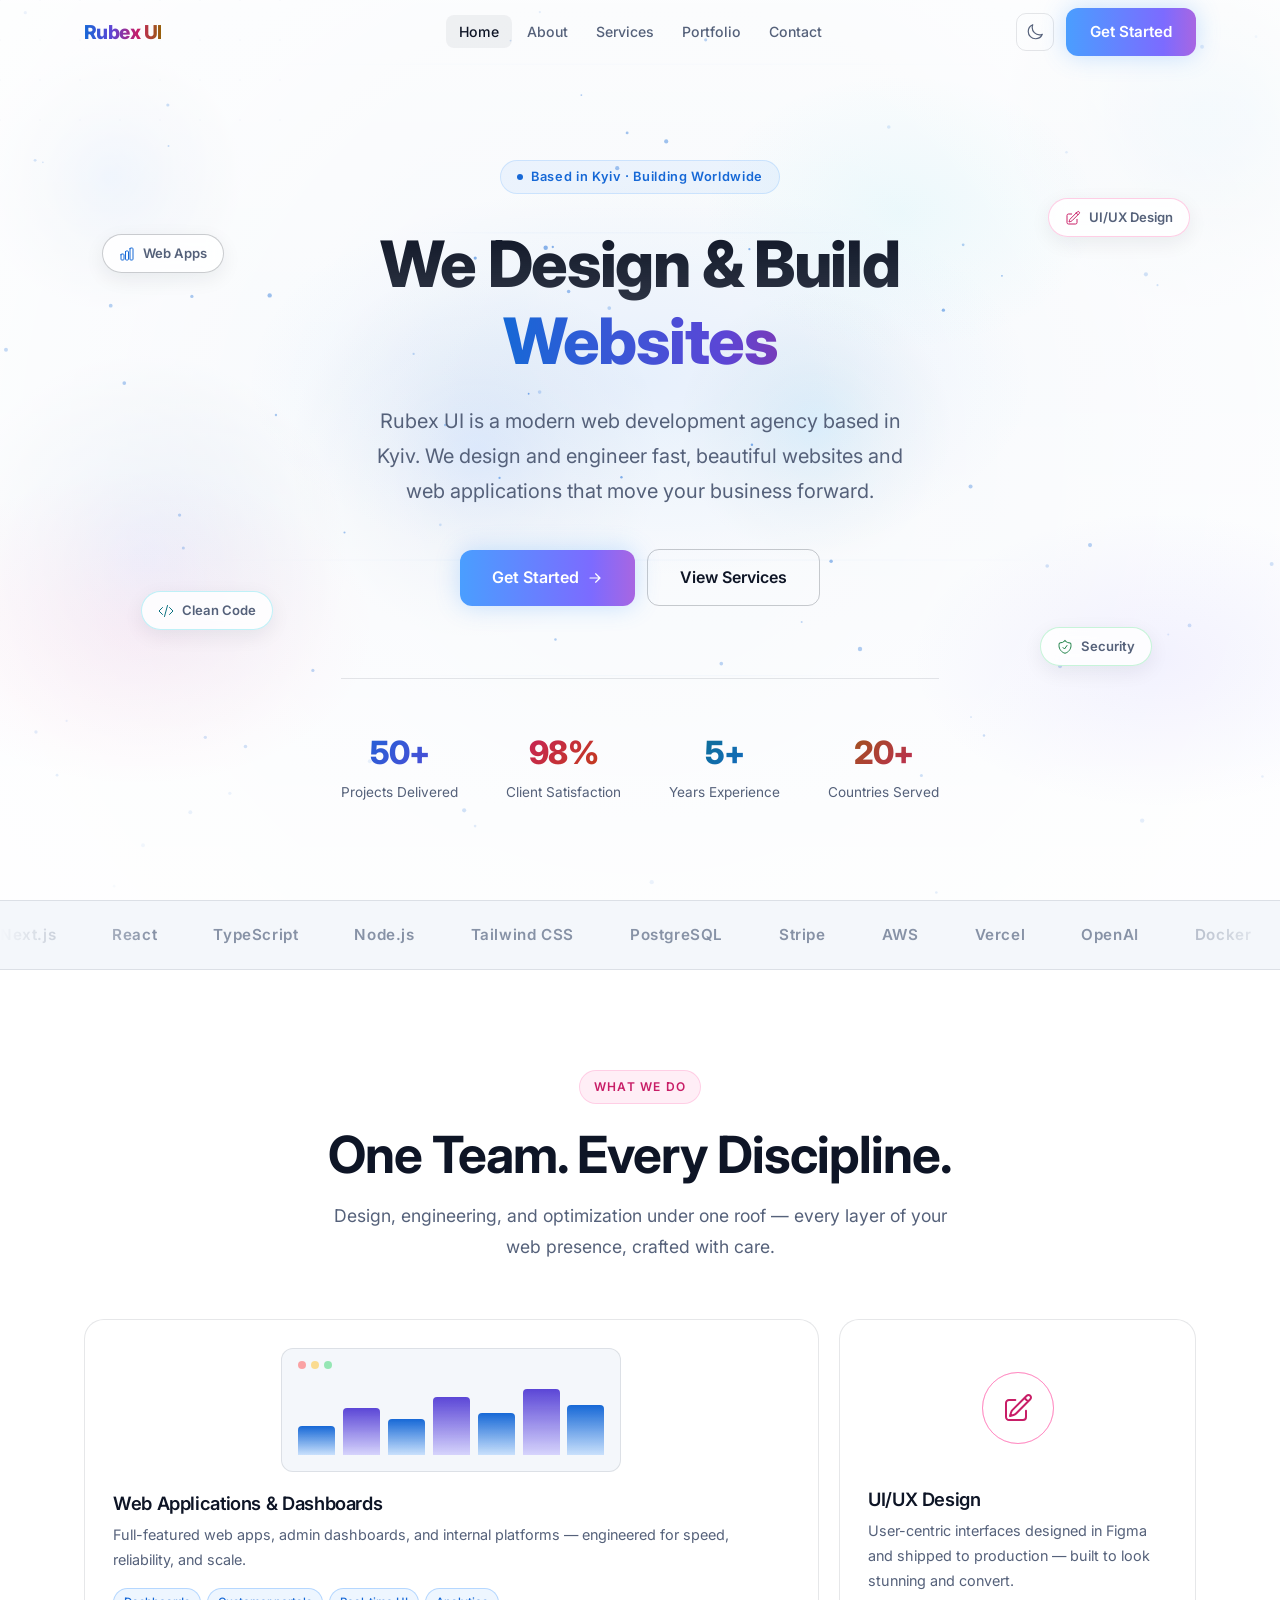
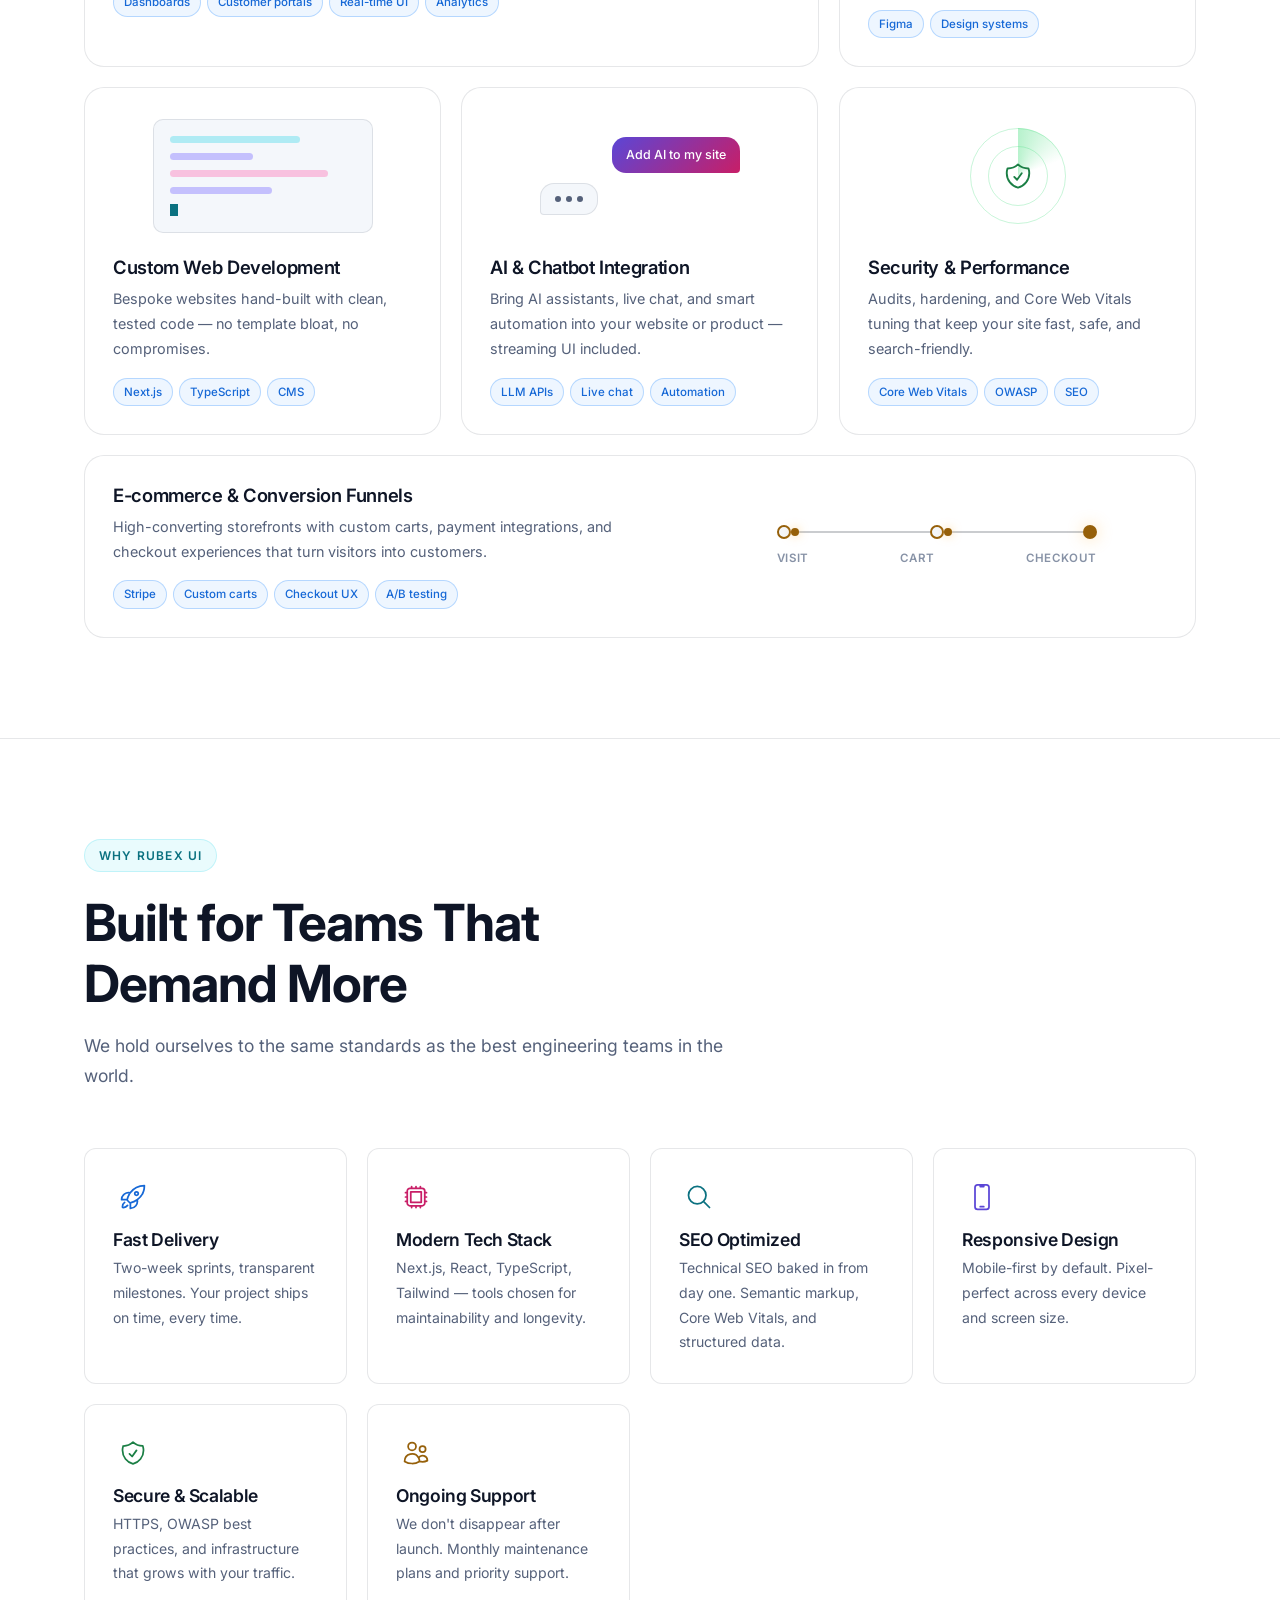
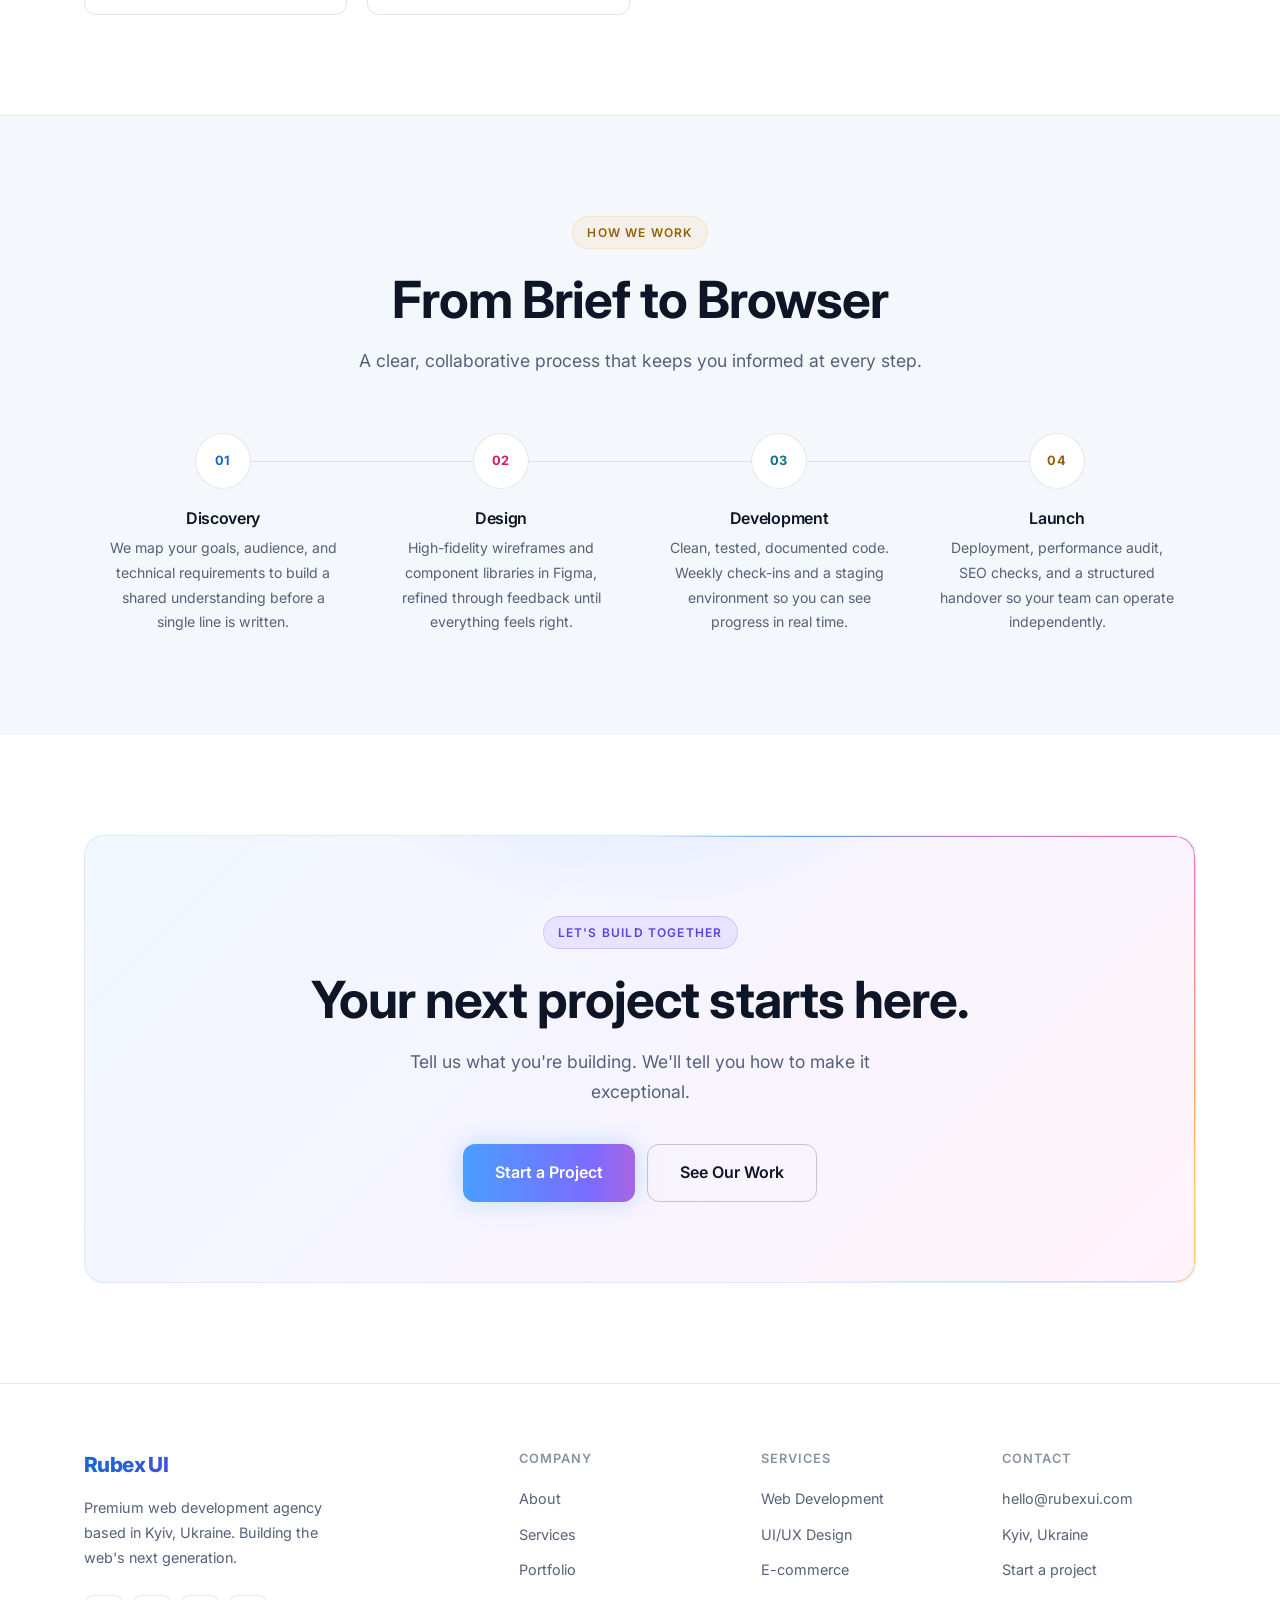
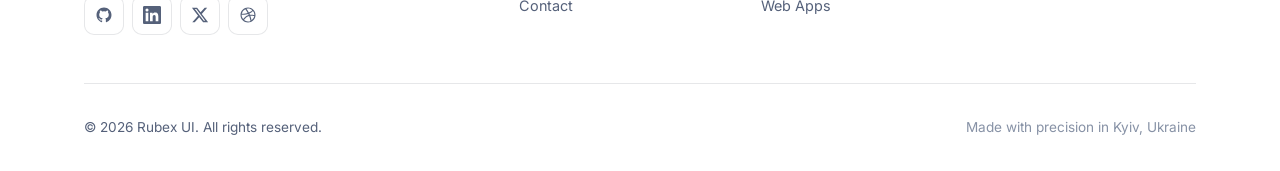
==== commit a8b2b697: "Add light/dark theme selector Visitors can switch themes from a toggle in the navbar. The choice is " ====
--- a/index.html
+++ b/index.html
@@ -3,16 +3,137 @@
 <head>
   <meta charset="UTF-8" />
   <meta name="viewport" content="width=device-width, initial-scale=1.0" />
-  <title>Rubex UI — Modern Web Development Agency in Kyiv</title>
-  <meta name="description" content="Rubex UI is a premium web development agency based in Kyiv, Ukraine. We design and engineer fast, beautiful websites, web applications, and e-commerce experiences that move your business forward." />
-  <meta property="og:title" content="Rubex UI — Modern Web Development Agency" />
-  <meta property="og:description" content="We build modern, high-performance websites and web applications engineered for growth." />
+
+  <!-- Apply the stored/system theme before first paint so there is no flash
+       of the wrong theme. Kept inline and blocking on purpose. -->
+  <script>
+    (function () {
+      try {
+        var t = localStorage.getItem('rubex-theme');
+        if (t !== 'light' && t !== 'dark') {
+          t = window.matchMedia('(prefers-color-scheme: light)').matches ? 'light' : 'dark';
+        }
+        document.documentElement.setAttribute('data-theme', t);
+      } catch (e) {
+        document.documentElement.setAttribute('data-theme', 'dark');
+      }
+    })();
+  </script>
+  <title>Web Development Agency in Kyiv, Ukraine | Rubex UI</title>
+  <meta name="description" content="Rubex UI is a web development agency in Kyiv, Ukraine. We design and build fast websites, web apps and e-commerce stores for clients in 20+ countries." />
+  <link rel="canonical" href="https://rubexs.com/" />
+  <meta name="robots" content="index, follow, max-image-preview:large, max-snippet:-1, max-video-preview:-1" />
+  <meta name="theme-color" content="#0A0C0F" />
+
+  <meta property="og:site_name" content="Rubex UI" />
+  <meta property="og:locale" content="en_US" />
   <meta property="og:type" content="website" />
   <meta property="og:url" content="https://rubexs.com/" />
+  <meta property="og:title" content="Web Development Agency in Kyiv, Ukraine | Rubex UI" />
+  <meta property="og:description" content="Fast, beautiful websites, web apps and e-commerce stores — designed and engineered in Kyiv for clients worldwide." />
+  <meta property="og:image" content="https://rubexs.com/assets/img/og-image.png" />
+  <meta property="og:image:width" content="1200" />
+  <meta property="og:image:height" content="630" />
+  <meta property="og:image:alt" content="Rubex UI — web development agency in Kyiv, Ukraine" />
+
   <meta name="twitter:card" content="summary_large_image" />
-  <link rel="canonical" href="https://rubexs.com/" />
+  <meta name="twitter:title" content="Web Development Agency in Kyiv, Ukraine | Rubex UI" />
+  <meta name="twitter:description" content="Fast, beautiful websites, web apps and e-commerce stores — designed and engineered in Kyiv for clients worldwide." />
+  <meta name="twitter:image" content="https://rubexs.com/assets/img/og-image.png" />
+
+  <link rel="preconnect" href="https://fonts.googleapis.com" />
+  <link rel="preconnect" href="https://fonts.gstatic.com" crossorigin />
+  <link rel="stylesheet" href="https://fonts.googleapis.com/css2?family=Inter:wght@300;400;500;600;700;800;900&display=swap" />
   <link rel="stylesheet" href="assets/css/styles.css" />
+  <link rel="apple-touch-icon" href="assets/img/logo.png" />
   <link rel="icon" href="data:image/svg+xml,<svg xmlns='http://www.w3.org/2000/svg' viewBox='0 0 32 32'><rect width='32' height='32' rx='8' fill='%234A9EFF'/><path d='M8 10h10a6 6 0 0 1 0 12H8V10z' fill='none' stroke='white' stroke-width='2.5'/><circle cx='22' cy='22' r='3' fill='white'/></svg>" />
+
+  <script type="application/ld+json">
+  {
+    "@context": "https://schema.org",
+    "@graph": [
+      {
+        "@type": ["Organization", "ProfessionalService"],
+        "@id": "https://rubexs.com/#organization",
+        "name": "Rubex UI",
+        "alternateName": "Rubex UI Web Development Agency",
+        "url": "https://rubexs.com/",
+        "description": "Web development agency based in Kyiv, Ukraine, designing and building websites, web applications and e-commerce experiences for clients worldwide.",
+        "slogan": "We design and build websites that move your business forward.",
+        "logo": {
+          "@type": "ImageObject",
+          "url": "https://rubexs.com/assets/img/logo.png",
+          "width": 512,
+          "height": 512
+        },
+        "image": "https://rubexs.com/assets/img/og-image.png",
+        "address": {
+          "@type": "PostalAddress",
+          "addressLocality": "Kyiv",
+          "addressCountry": "UA"
+        },
+        "foundingLocation": {
+          "@type": "Place",
+          "name": "Kyiv, Ukraine"
+        },
+        "areaServed": {
+          "@type": "Place",
+          "name": "Worldwide"
+        },
+        "numberOfEmployees": {
+          "@type": "QuantitativeValue",
+          "value": 4
+        },
+        "knowsAbout": [
+          "Web development",
+          "Web application development",
+          "UI/UX design",
+          "E-commerce development",
+          "API development and integration",
+          "Search engine optimization",
+          "Core Web Vitals performance"
+        ],
+        "contactPoint": {
+          "@type": "ContactPoint",
+          "contactType": "sales",
+          "url": "https://rubexs.com/contact.html",
+          "availableLanguage": ["English", "Ukrainian"]
+        },
+        "makesOffer": [
+          { "@type": "Offer", "itemOffered": { "@type": "Service", "name": "Website Development" } },
+          { "@type": "Offer", "itemOffered": { "@type": "Service", "name": "Web Application Development" } },
+          { "@type": "Offer", "itemOffered": { "@type": "Service", "name": "UI/UX Design" } },
+          { "@type": "Offer", "itemOffered": { "@type": "Service", "name": "API Development & Integrations" } },
+          { "@type": "Offer", "itemOffered": { "@type": "Service", "name": "E-commerce Solutions" } },
+          { "@type": "Offer", "itemOffered": { "@type": "Service", "name": "Maintenance & Support" } }
+        ]
+      },
+      {
+        "@type": "WebSite",
+        "@id": "https://rubexs.com/#website",
+        "url": "https://rubexs.com/",
+        "name": "Rubex UI",
+        "description": "Web development agency in Kyiv, Ukraine.",
+        "publisher": { "@id": "https://rubexs.com/#organization" },
+        "inLanguage": "en"
+      },
+      {
+        "@type": "WebPage",
+        "@id": "https://rubexs.com/#webpage",
+        "url": "https://rubexs.com/",
+        "name": "Web Development Agency in Kyiv, Ukraine | Rubex UI",
+        "description": "Rubex UI is a web development agency in Kyiv, Ukraine. We design and build fast websites, web apps and e-commerce stores for clients in 20+ countries.",
+        "isPartOf": { "@id": "https://rubexs.com/#website" },
+        "about": { "@id": "https://rubexs.com/#organization" },
+        "primaryImageOfPage": {
+          "@type": "ImageObject",
+          "url": "https://rubexs.com/assets/img/og-image.png"
+        },
+        "inLanguage": "en"
+      }
+    ]
+  }
+  </script>
 </head>
 <body>
 
@@ -31,6 +152,10 @@
         <li><a href="contact.html">Contact</a></li>
       </ul>
       <div class="nav-right">
+        <button class="theme-toggle" type="button" aria-label="Switch to light theme" title="Switch theme">
+          <svg class="icon-sun" xmlns="http://www.w3.org/2000/svg" fill="none" viewBox="0 0 24 24" stroke-width="1.6" stroke="currentColor" aria-hidden="true"><path stroke-linecap="round" stroke-linejoin="round" d="M12 3v2.25m6.364.386-1.591 1.591M21 12h-2.25m-.386 6.364-1.591-1.591M12 18.75V21m-4.773-4.227-1.591 1.591M5.25 12H3m4.227-4.773L5.636 5.636M15.75 12a3.75 3.75 0 1 1-7.5 0 3.75 3.75 0 0 1 7.5 0Z"/></svg>
+          <svg class="icon-moon" xmlns="http://www.w3.org/2000/svg" fill="none" viewBox="0 0 24 24" stroke-width="1.6" stroke="currentColor" aria-hidden="true"><path stroke-linecap="round" stroke-linejoin="round" d="M21.752 15.002A9.72 9.72 0 0 1 18 15.75c-5.385 0-9.75-4.365-9.75-9.75 0-1.33.266-2.597.748-3.752A9.753 9.753 0 0 0 3 11.25C3 16.635 7.365 21 12.75 21a9.753 9.753 0 0 0 9.002-5.998Z"/></svg>
+        </button>
         <a class="btn btn-primary nav-cta" href="contact.html">Get Started</a>
         <button class="nav-hamburger" aria-label="Open menu" aria-expanded="false">
           <span></span><span></span><span></span>
@@ -263,42 +388,42 @@
             <div class="why-icon" aria-hidden="true">
               <svg xmlns="http://www.w3.org/2000/svg" fill="none" viewBox="0 0 24 24" stroke-width="1.5" stroke="currentColor"><path stroke-linecap="round" stroke-linejoin="round" d="M15.59 14.37a6 6 0 0 1-5.84 7.38v-4.8m5.84-2.58a14.98 14.98 0 0 0 6.16-12.12A14.98 14.98 0 0 0 9.631 8.41m5.96 5.96a14.926 14.926 0 0 1-5.841 2.58m-.119-8.54a6 6 0 0 0-7.381 5.84h4.8m2.581-5.84a14.927 14.927 0 0 0-2.58 5.84m2.699 2.7c-.103.021-.207.041-.311.06a15.09 15.09 0 0 1-2.448-2.448 14.9 14.9 0 0 1 .06-.312m-2.24 2.39a4.493 4.493 0 0 0-1.757 4.306 4.493 4.493 0 0 0 4.306-1.758M16.5 9a1.5 1.5 0 1 1-3 0 1.5 1.5 0 0 1 3 0Z"/></svg>
             </div>
-            <h4>Fast Delivery</h4>
+            <h3>Fast Delivery</h3>
             <p>Two-week sprints, transparent milestones. Your project ships on time, every time.</p>
           </div>
           <div class="why-card reveal reveal-delay-2">
             <div class="why-icon" aria-hidden="true">
               <svg xmlns="http://www.w3.org/2000/svg" fill="none" viewBox="0 0 24 24" stroke-width="1.5" stroke="currentColor"><path stroke-linecap="round" stroke-linejoin="round" d="M8.25 3v1.5M4.5 8.25H3m18 0h-1.5M4.5 12H3m18 0h-1.5m-15 3.75H3m18 0h-1.5M8.25 19.5V21M12 3v1.5m0 15V21m3.75-18v1.5m0 15V21m-9-1.5h10.5a2.25 2.25 0 0 0 2.25-2.25V6.75a2.25 2.25 0 0 0-2.25-2.25H6.75A2.25 2.25 0 0 0 4.5 6.75v10.5a2.25 2.25 0 0 0 2.25 2.25Zm.75-12h9v9h-9v-9Z"/></svg>
             </div>
-            <h4>Modern Tech Stack</h4>
+            <h3>Modern Tech Stack</h3>
             <p>Next.js, React, TypeScript, Tailwind — tools chosen for maintainability and longevity.</p>
           </div>
           <div class="why-card reveal reveal-delay-3">
             <div class="why-icon" aria-hidden="true">
               <svg xmlns="http://www.w3.org/2000/svg" fill="none" viewBox="0 0 24 24" stroke-width="1.5" stroke="currentColor"><path stroke-linecap="round" stroke-linejoin="round" d="m21 21-5.197-5.197m0 0A7.5 7.5 0 1 0 5.196 5.196a7.5 7.5 0 0 0 10.607 10.607Z"/></svg>
             </div>
-            <h4>SEO Optimized</h4>
+            <h3>SEO Optimized</h3>
             <p>Technical SEO baked in from day one. Semantic markup, Core Web Vitals, and structured data.</p>
           </div>
           <div class="why-card reveal reveal-delay-1">
             <div class="why-icon" aria-hidden="true">
               <svg xmlns="http://www.w3.org/2000/svg" fill="none" viewBox="0 0 24 24" stroke-width="1.5" stroke="currentColor"><path stroke-linecap="round" stroke-linejoin="round" d="M10.5 1.5H8.25A2.25 2.25 0 0 0 6 3.75v16.5a2.25 2.25 0 0 0 2.25 2.25h7.5A2.25 2.25 0 0 0 18 20.25V3.75a2.25 2.25 0 0 0-2.25-2.25H13.5m-3 0V3h3V1.5m-3 0h3m-3 18.75h3"/></svg>
             </div>
-            <h4>Responsive Design</h4>
+            <h3>Responsive Design</h3>
             <p>Mobile-first by default. Pixel-perfect across every device and screen size.</p>
           </div>
           <div class="why-card reveal reveal-delay-2">
             <div class="why-icon" aria-hidden="true">
               <svg xmlns="http://www.w3.org/2000/svg" fill="none" viewBox="0 0 24 24" stroke-width="1.5" stroke="currentColor"><path stroke-linecap="round" stroke-linejoin="round" d="M9 12.75 11.25 15 15 9.75m-3-7.036A11.959 11.959 0 0 1 3.598 6 11.99 11.99 0 0 0 3 9.749c0 5.592 3.824 10.29 9 11.623 5.176-1.332 9-6.03 9-11.622 0-1.31-.21-2.571-.598-3.751h-.152c-3.196 0-6.1-1.248-8.25-3.285Z"/></svg>
             </div>
-            <h4>Secure &amp; Scalable</h4>
+            <h3>Secure &amp; Scalable</h3>
             <p>HTTPS, OWASP best practices, and infrastructure that grows with your traffic.</p>
           </div>
           <div class="why-card reveal reveal-delay-3">
             <div class="why-icon" aria-hidden="true">
               <svg xmlns="http://www.w3.org/2000/svg" fill="none" viewBox="0 0 24 24" stroke-width="1.5" stroke="currentColor"><path stroke-linecap="round" stroke-linejoin="round" d="M15 19.128a9.38 9.38 0 0 0 2.625.372 9.337 9.337 0 0 0 4.121-.952 4.125 4.125 0 0 0-7.533-2.493M15 19.128v-.003c0-1.113-.285-2.16-.786-3.07M15 19.128v.106A12.318 12.318 0 0 1 8.624 21c-2.331 0-4.512-.645-6.374-1.766l-.001-.109a6.375 6.375 0 0 1 11.964-3.07M12 6.375a3.375 3.375 0 1 1-6.75 0 3.375 3.375 0 0 1 6.75 0Zm8.25 2.25a2.625 2.625 0 1 1-5.25 0 2.625 2.625 0 0 1 5.25 0Z"/></svg>
             </div>
-            <h4>Ongoing Support</h4>
+            <h3>Ongoing Support</h3>
             <p>We don't disappear after launch. Monthly maintenance plans and priority support.</p>
           </div>
         </div>
--- a/assets/css/styles.css
+++ b/assets/css/styles.css
@@ -10,12 +10,22 @@
 /* --- Reset & Base --- */
 *, *::before, *::after { box-sizing: border-box; margin: 0; padding: 0; }
 
+/* Dark is the default theme. The light theme overrides these tokens in the
+   THEME: LIGHT section at the bottom of this file. Anything colour-related
+   belongs in a token here so both themes stay in sync. */
 :root {
+  color-scheme: dark;
+
   --bg:          #0A0C0F;
+  --bg-rgb:      10, 12, 15;   /* --bg as a triplet, for rgba() overlays */
   --bg-surface:  #111318;
   --bg-card:     #14171F;
+  --bg-card-hover: #181B24;
   --border:      rgba(255,255,255,0.07);
   --border-hover:rgba(255,255,255,0.14);
+  --overlay-soft:   rgba(255,255,255,0.06);
+  --overlay-hover:  rgba(255,255,255,0.05);
+  --overlay-border: rgba(255,255,255,0.2);
   --text:        #E8F0FE;
   --text-muted:  #8892A4;
   --text-dim:    #4A5568;
@@ -23,6 +33,21 @@
   --accent-glow: rgba(74,158,255,0.25);
   --accent-2:    #7C6BFF;
   --gradient:    linear-gradient(135deg, #4A9EFF 0%, #7C6BFF 100%);
+  --heading-gradient: linear-gradient(180deg, #fff 0%, rgba(232,240,254,0.7) 100%);
+  --chip-bg:     rgba(20,23,31,0.75);
+  --shadow-card:  0 8px 32px rgba(0,0,0,0.4);
+  --shadow-float: 0 8px 32px rgba(0,0,0,0.35);
+  --shadow-lift:  0 16px 48px rgba(0,0,0,0.5);
+  --shadow-bento: 0 20px 48px rgba(0,0,0,0.45);
+
+  /* Read by the hero canvases in main.js; see readPalette(). */
+  --canvas-bg:       #0A0C0F;
+  --canvas-dot:      74,158,255;
+  --canvas-dot-a:    1;
+  --canvas-particle: 100,180,255;
+  --canvas-orb-l:    65;
+  --canvas-orb-a:    1;
+
   --radius:      12px;
   --radius-lg:   20px;
   --font:        'Inter', -apple-system, BlinkMacSystemFont, sans-serif;
@@ -149,8 +174,8 @@
   border: 1px solid var(--border-hover);
 }
 .btn-secondary:hover {
-  background: rgba(255,255,255,0.05);
-  border-color: rgba(255,255,255,0.2);
+  background: var(--overlay-hover);
+  border-color: var(--overlay-border);
 }
 
 .btn-lg { padding: 15px 32px; font-size: 1rem; }
@@ -175,7 +200,7 @@
 }
 
 .navbar.scrolled {
-  background: rgba(10,12,15,0.88);
+  background: rgba(var(--bg-rgb), 0.88);
   backdrop-filter: blur(16px);
   -webkit-backdrop-filter: blur(16px);
   border-bottom: 1px solid var(--border);
@@ -224,7 +249,7 @@
 }
 .nav-links a:hover, .nav-links a.active {
   color: var(--text);
-  background: rgba(255,255,255,0.06);
+  background: var(--overlay-soft);
 }
 
 /* Right slot: CTA button pinned to the right */
@@ -248,7 +273,7 @@
   border-radius: 8px;
   transition: background var(--transition);
 }
-.nav-hamburger:hover { background: rgba(255,255,255,0.06); }
+.nav-hamburger:hover { background: var(--overlay-soft); }
 
 .nav-hamburger span {
   display: block;
@@ -269,7 +294,7 @@
   position: fixed;
   top: var(--nav-h);
   left: 0; right: 0;
-  background: rgba(10,12,15,0.97);
+  background: rgba(var(--bg-rgb), 0.97);
   backdrop-filter: blur(20px);
   -webkit-backdrop-filter: blur(20px);
   border-bottom: 1px solid var(--border);
@@ -293,7 +318,7 @@
 }
 .nav-mobile a:hover, .nav-mobile a.active {
   color: var(--text);
-  background: rgba(255,255,255,0.06);
+  background: var(--overlay-soft);
 }
 .nav-mobile .nav-divider {
   height: 1px;
@@ -333,7 +358,7 @@
 .hero-overlay {
   position: absolute;
   inset: 0;
-  background: linear-gradient(to bottom, rgba(10,12,15,0.5) 0%, rgba(10,12,15,0.25) 40%, rgba(10,12,15,0.75) 100%);
+  background: linear-gradient(to bottom, rgba(var(--bg-rgb), 0.5) 0%, rgba(var(--bg-rgb), 0.25) 40%, rgba(var(--bg-rgb), 0.75) 100%);
   z-index: 0;
   pointer-events: none;
 }
@@ -406,7 +431,7 @@
 
 .hero h1 {
   margin-bottom: 24px;
-  background: linear-gradient(180deg, #fff 0%, rgba(232,240,254,0.7) 100%);
+  background: var(--heading-gradient);
   -webkit-background-clip: text;
   -webkit-text-fill-color: transparent;
   background-clip: text;
@@ -485,7 +510,7 @@
   transition: opacity 0.3s;
 }
 
-.service-card:hover { background: #181B24; }
+.service-card:hover { background: var(--bg-card-hover); }
 .service-card:hover::before { opacity: 0.03; }
 
 .service-icon {
@@ -524,7 +549,7 @@
 .why-card:hover {
   border-color: var(--border-hover);
   transform: translateY(-2px);
-  box-shadow: 0 8px 32px rgba(0,0,0,0.4);
+  box-shadow: var(--shadow-card);
 }
 
 .why-icon {
@@ -788,7 +813,7 @@
   content: '';
   position: absolute;
   inset: 0;
-  background: linear-gradient(135deg, rgba(74,158,255,0.12) 0%, rgba(10,12,15,0.3) 100%);
+  background: linear-gradient(135deg, rgba(74,158,255,0.12) 0%, rgba(var(--bg-rgb), 0.3) 100%);
   pointer-events: none;
 }
 .service-detail-visual::before {
@@ -889,7 +914,7 @@
 .portfolio-card:hover {
   border-color: var(--border-hover);
   transform: translateY(-4px);
-  box-shadow: 0 16px 48px rgba(0,0,0,0.5);
+  box-shadow: var(--shadow-lift);
 }
 .portfolio-card.hidden { display: none; }
 
@@ -915,7 +940,7 @@
   content: '';
   position: absolute;
   inset: 0;
-  background: linear-gradient(180deg, transparent 50%, rgba(10,12,15,0.6) 100%);
+  background: linear-gradient(180deg, transparent 50%, rgba(var(--bg-rgb), 0.6) 100%);
   pointer-events: none;
 }
 
@@ -1388,12 +1413,12 @@
   font-size: 0.82rem;
   font-weight: 600;
   color: var(--text-muted);
-  background: rgba(20,23,31,0.75);
+  background: var(--chip-bg);
   border: 1px solid var(--border-hover);
   border-radius: 100px;
   backdrop-filter: blur(8px);
   -webkit-backdrop-filter: blur(8px);
-  box-shadow: 0 8px 32px rgba(0,0,0,0.35);
+  box-shadow: var(--shadow-float);
   pointer-events: none;
 }
 .hero-float svg { width: 16px; height: 16px; color: var(--accent); }
@@ -1496,7 +1521,7 @@
 .bento-card:hover {
   border-color: rgba(74,158,255,0.35);
   transform: translateY(-4px);
-  box-shadow: 0 20px 48px rgba(0,0,0,0.45);
+  box-shadow: var(--shadow-bento);
 }
 
 /* Mouse-tracking spotlight */
@@ -2163,3 +2188,138 @@
 @media (prefers-reduced-motion: reduce) {
   .page-hero::before, .page-hero::after { animation: none !important; }
 }
+
+/* ============================================================
+   THEME: LIGHT
+   ------------------------------------------------------------
+   Selected via data-theme="light" on <html>, set by the inline
+   script in each page <head> before first paint (no flash) and
+   toggled by .theme-toggle.
+
+   :root[data-theme="light"] is deliberately more specific than
+   the plain :root blocks above, so these win no matter where
+   those blocks appear in the file.
+   ============================================================ */
+
+:root[data-theme="light"] {
+  color-scheme: light;
+
+  --bg:          #FFFFFF;
+  --bg-rgb:      255, 255, 255;
+  --bg-surface:  #F4F7FB;
+  --bg-card:     #FFFFFF;
+  --bg-card-hover: #F1F5FA;
+  --border:      rgba(16,24,40,0.10);
+  --border-hover:rgba(16,24,40,0.22);
+  --overlay-soft:   rgba(16,24,40,0.05);
+  --overlay-hover:  rgba(16,24,40,0.04);
+  --overlay-border: rgba(16,24,40,0.18);
+  --text:        #0E1526;
+  --text-muted:  #55617A;
+  --text-dim:    #8792A6;
+
+  /* Accents are darkened so they still pass contrast as text on white. */
+  --accent:      #1668D6;
+  --accent-glow: rgba(22,104,214,0.18);
+  --accent-2:    #5B46D6;
+  --gradient:    linear-gradient(135deg, #1668D6 0%, #5B46D6 100%);
+  --heading-gradient: linear-gradient(180deg, #0E1526 0%, rgba(14,21,38,0.72) 100%);
+
+  --chip-bg:     rgba(255,255,255,0.82);
+  --shadow-card:  0 6px 24px rgba(16,24,40,0.08);
+  --shadow-float: 0 6px 20px rgba(16,24,40,0.07);
+  --shadow-lift:  0 16px 40px rgba(16,24,40,0.13);
+  --shadow-bento: 0 18px 40px rgba(16,24,40,0.11);
+
+  --canvas-bg:       #F4F7FB;
+  --canvas-dot:      22,104,214;
+  --canvas-dot-a:    1.9;
+  --canvas-particle: 60,130,220;
+  --canvas-orb-l:    52;
+  --canvas-orb-a:    2.2;
+
+  /* Same hues as the dark palette, darkened for light surfaces. */
+  --pink:   #C81E67;
+  --cyan:   #0B7180;
+  --violet: #5B46D6;
+  --amber:  #96600A;
+  --green:  #1B7F45;
+  --gradient-hot: linear-gradient(90deg, #1668D6 0%, #5B46D6 35%, #C81E67 70%, #96600A 100%);
+}
+
+/* Hero stat numbers: darkened gradients so large text clears 3:1 on white.
+   These must use the background-image longhand — the `background` shorthand
+   would reset background-clip and spill the gradient across the whole box. */
+:root[data-theme="light"] .hero-stat:nth-child(1) strong { background-image: linear-gradient(135deg, #1668D6, #5B46D6); }
+:root[data-theme="light"] .hero-stat:nth-child(2) strong { background-image: linear-gradient(135deg, #C81E67, #C2410C); }
+:root[data-theme="light"] .hero-stat:nth-child(3) strong { background-image: linear-gradient(135deg, #0B7180, #1668D6); }
+:root[data-theme="light"] .hero-stat:nth-child(4) strong { background-image: linear-gradient(135deg, #96600A, #C81E67); }
+
+/* Rotating hero word: the dark-theme gradient runs through amber and cyan,
+   which wash out on white. Same motion, darker stops. */
+:root[data-theme="light"] .rotate-word {
+  background-image: linear-gradient(90deg, #1668D6, #5B46D6, #C81E67, #96600A, #0B7180, #1668D6);
+}
+
+/* These chips sit on a dark-enough accent in light mode, so the numeral
+   flips to white rather than the near-black used on the bright dark-theme
+   equivalents. */
+:root[data-theme="light"] .process-step:nth-child(3):hover .step-num,
+:root[data-theme="light"] .process-step:nth-child(4):hover .step-num { color: #fff; }
+
+/* Hero aurora is tuned for a dark canvas; soften it over a light one. */
+:root[data-theme="light"] .hero-glow,
+:root[data-theme="light"] .hero-glow-2,
+:root[data-theme="light"] .hero-glow-3,
+:root[data-theme="light"] .hero-glow-4 { opacity: 0.55; }
+
+/* ── Theme toggle button ── */
+.theme-toggle {
+  display: inline-flex;
+  align-items: center;
+  justify-content: center;
+  width: 38px;
+  height: 38px;
+  flex-shrink: 0;
+  padding: 0;
+  background: transparent;
+  border: 1px solid var(--border);
+  border-radius: 10px;
+  color: var(--text-muted);
+  cursor: pointer;
+  transition: background var(--transition), color var(--transition), border-color var(--transition);
+}
+.theme-toggle:hover {
+  background: var(--overlay-soft);
+  border-color: var(--border-hover);
+  color: var(--text);
+}
+.theme-toggle:focus-visible {
+  outline: 2px solid var(--accent);
+  outline-offset: 2px;
+}
+.theme-toggle svg {
+  width: 18px;
+  height: 18px;
+  display: block;
+}
+/* Show the icon for the theme you'd switch *to*. */
+.theme-toggle .icon-moon { display: none; }
+:root[data-theme="light"] .theme-toggle .icon-sun  { display: none; }
+:root[data-theme="light"] .theme-toggle .icon-moon { display: block; }
+
+/* Ease the swap between themes without animating every property on the page. */
+body,
+.navbar,
+.nav-mobile,
+.bento-card,
+.why-card,
+.team-card,
+.service-card,
+.portfolio-card {
+  transition: background-color 0.25s ease, color 0.25s ease, border-color 0.25s ease;
+}
+@media (prefers-reduced-motion: reduce) {
+  body, .navbar, .nav-mobile, .bento-card, .why-card,
+  .team-card, .service-card, .portfolio-card { transition: none; }
+}
